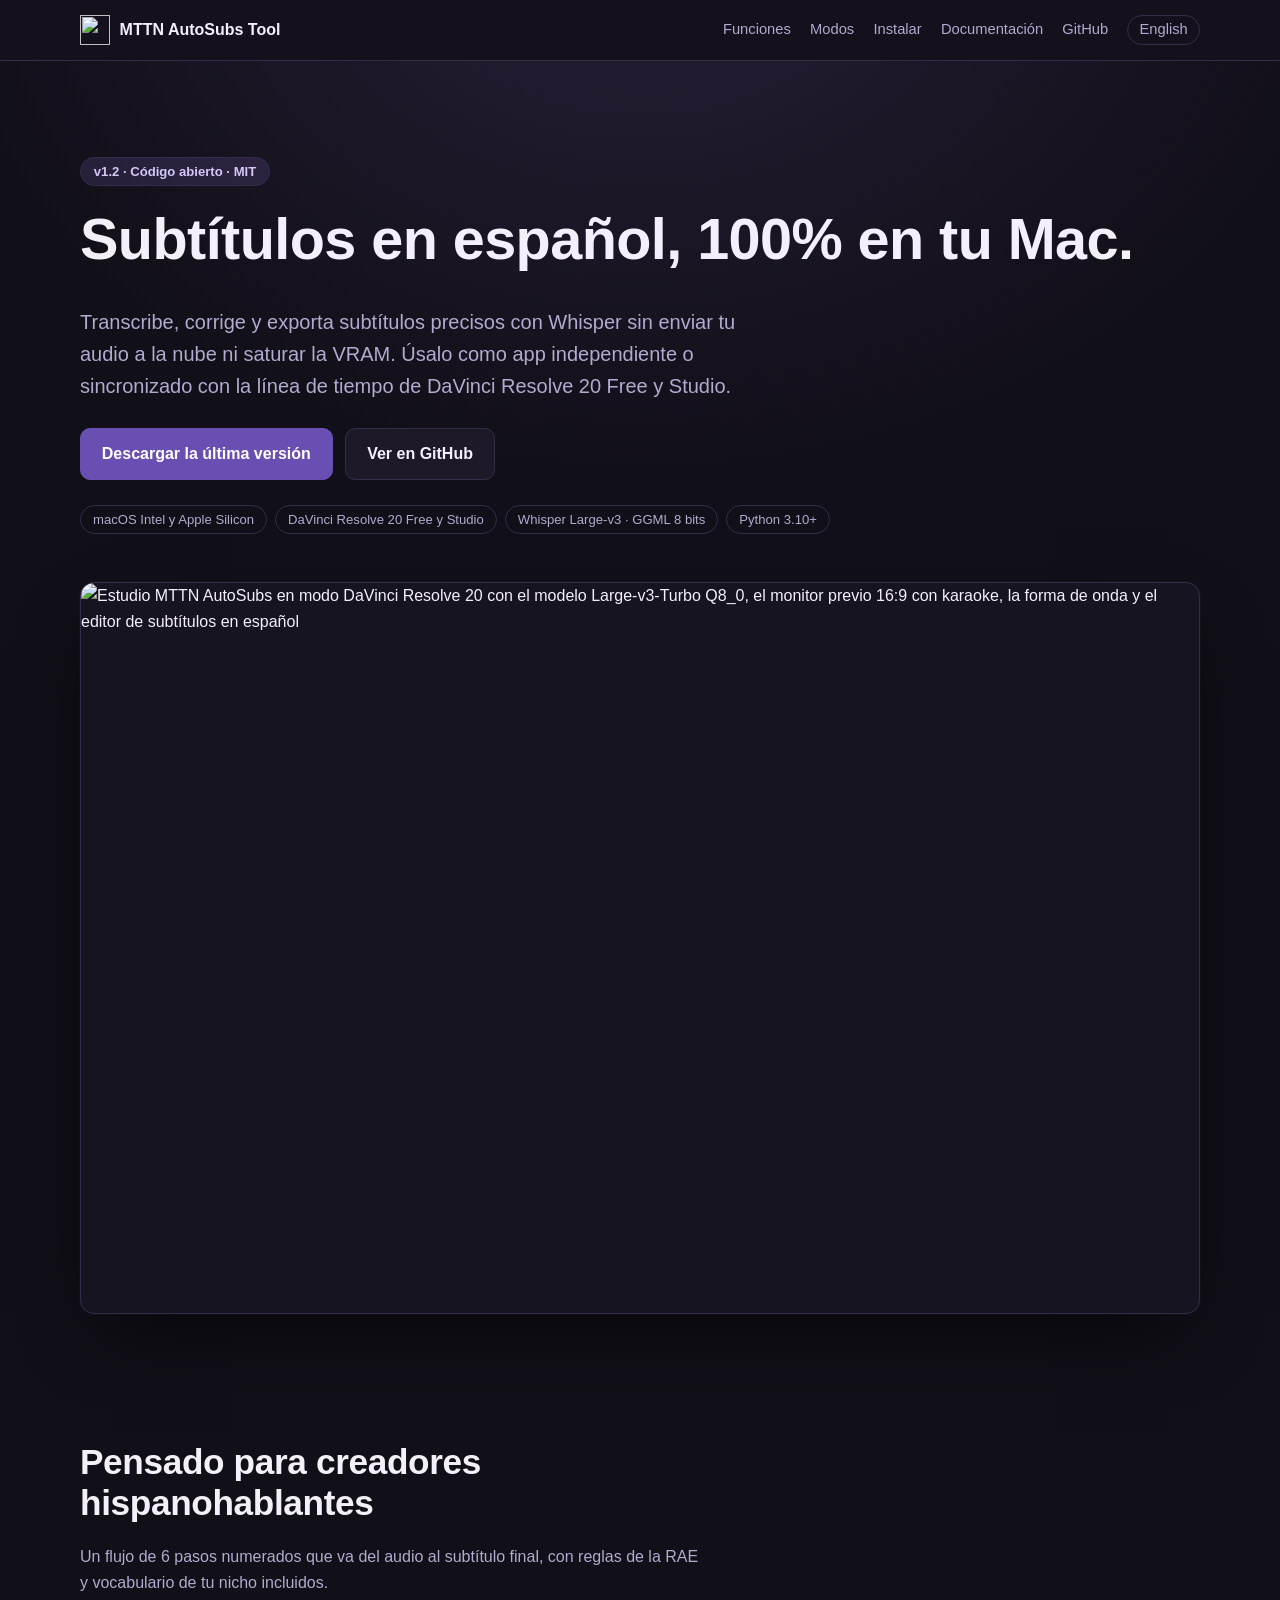
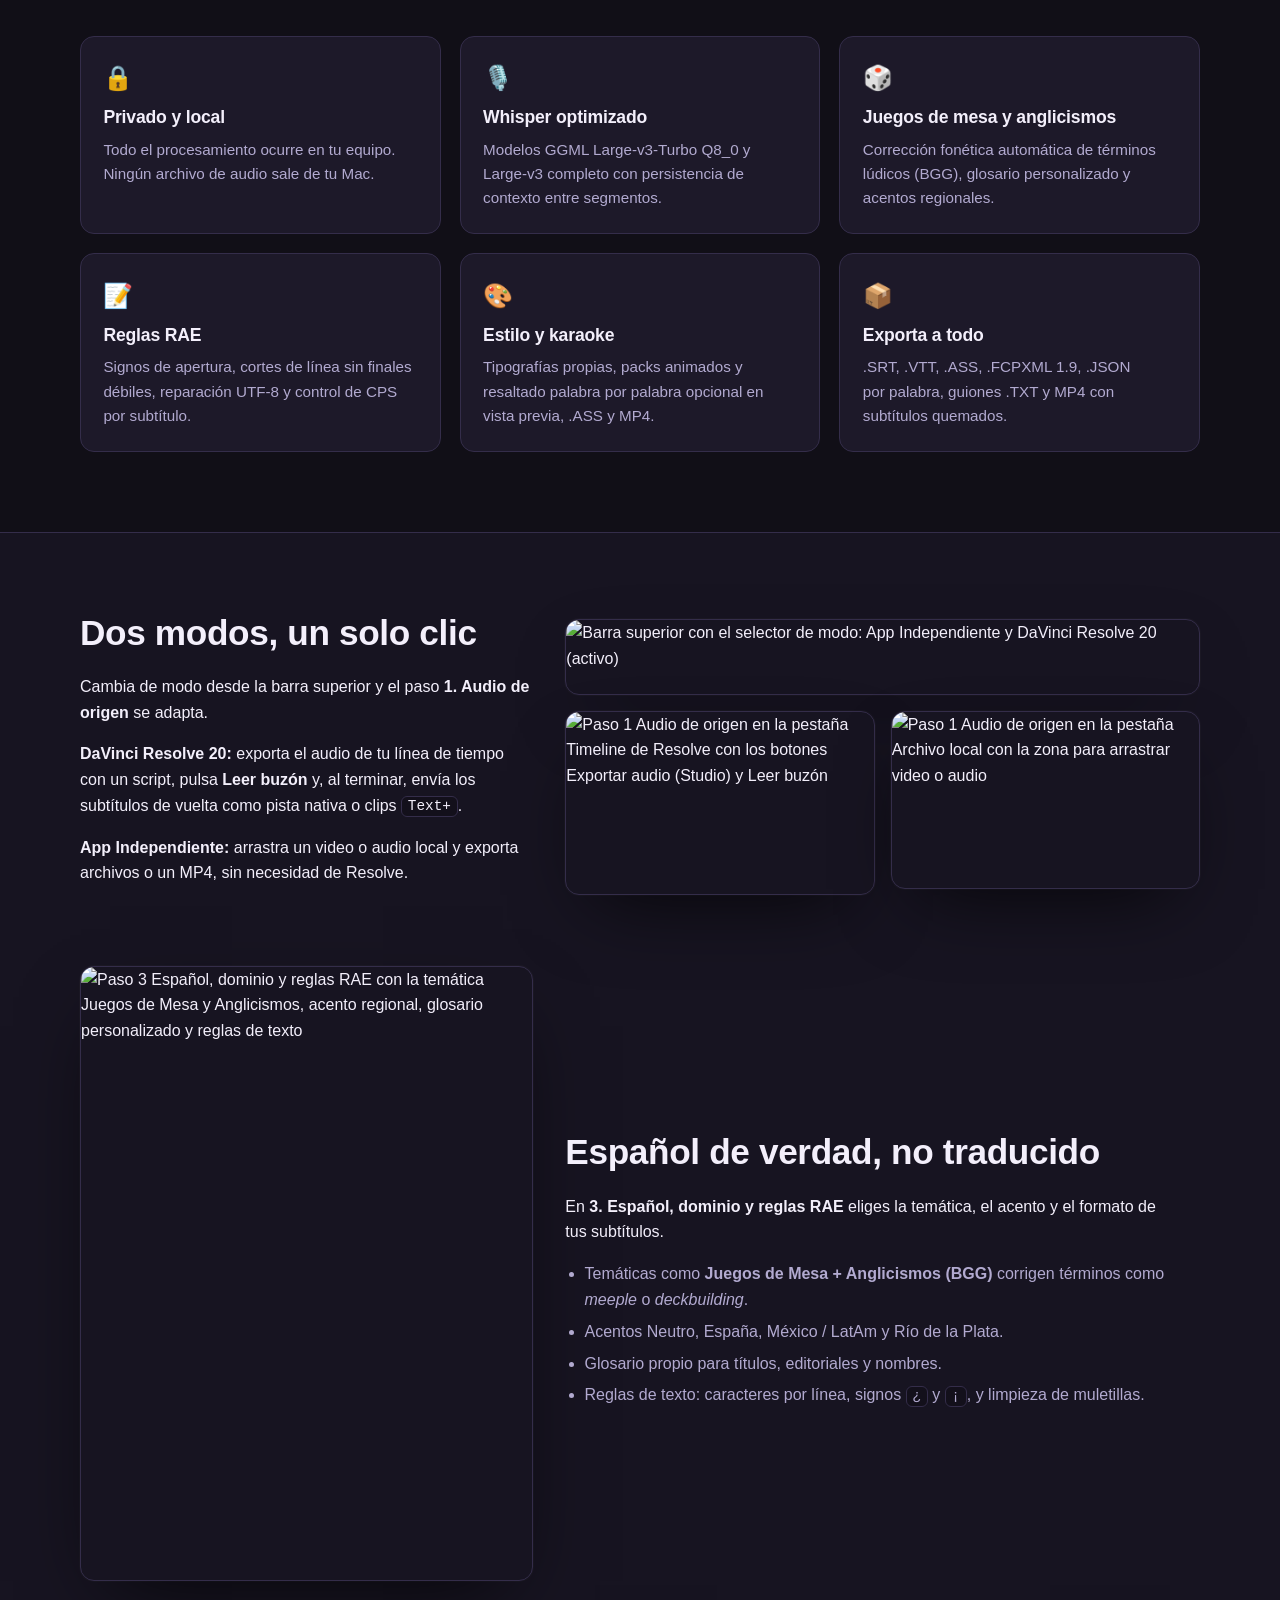
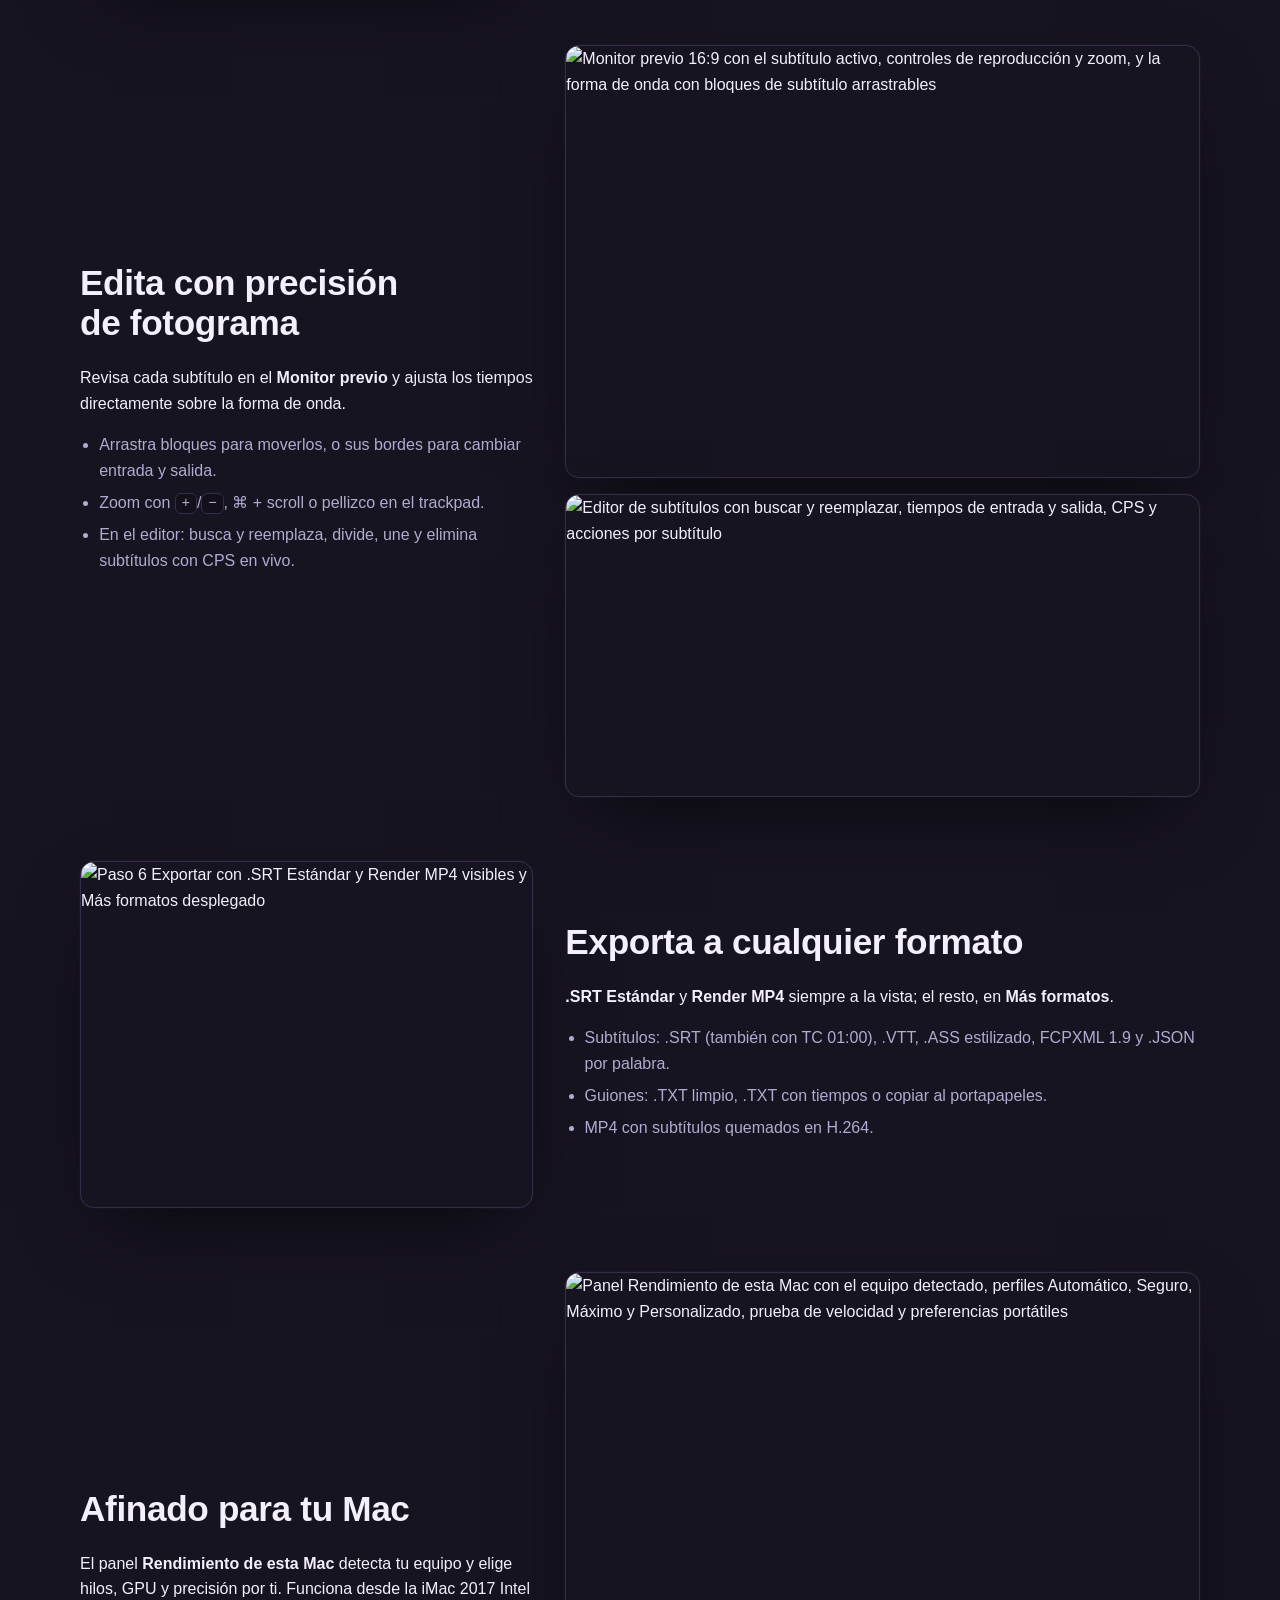
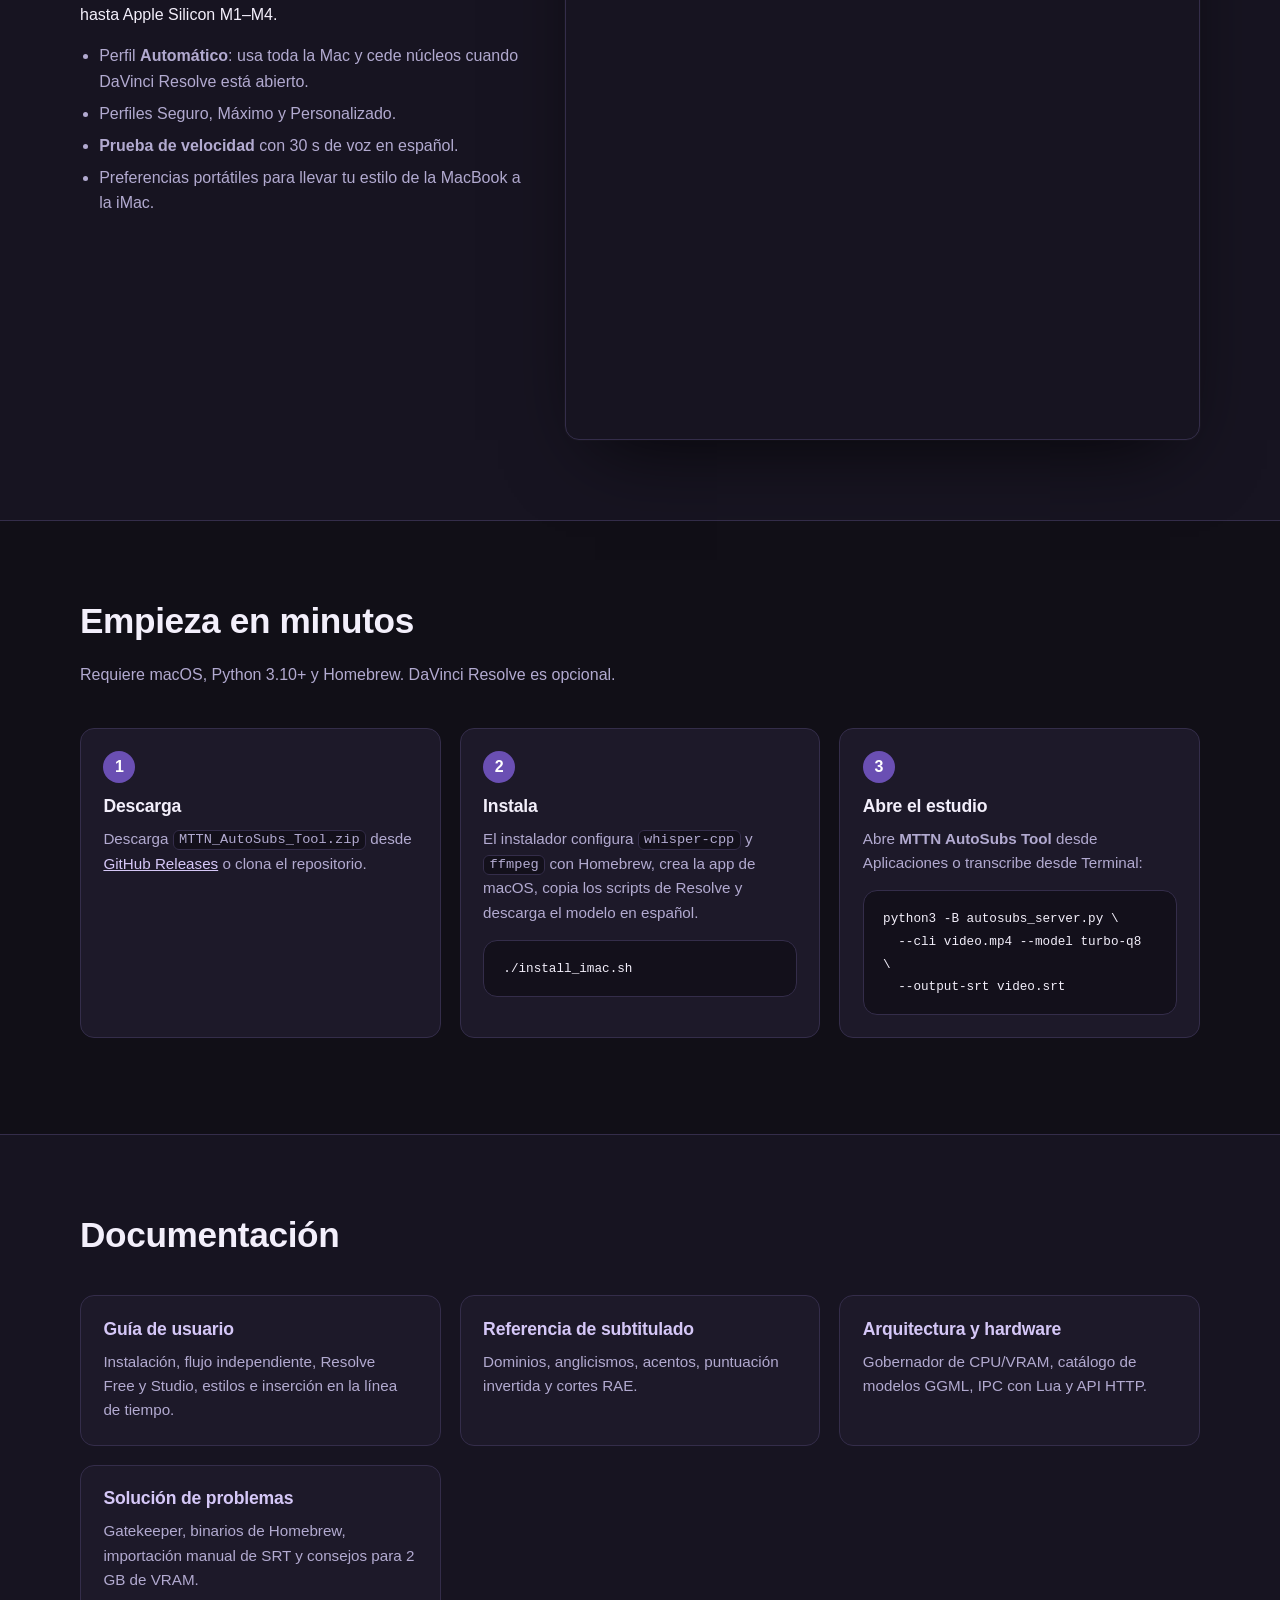
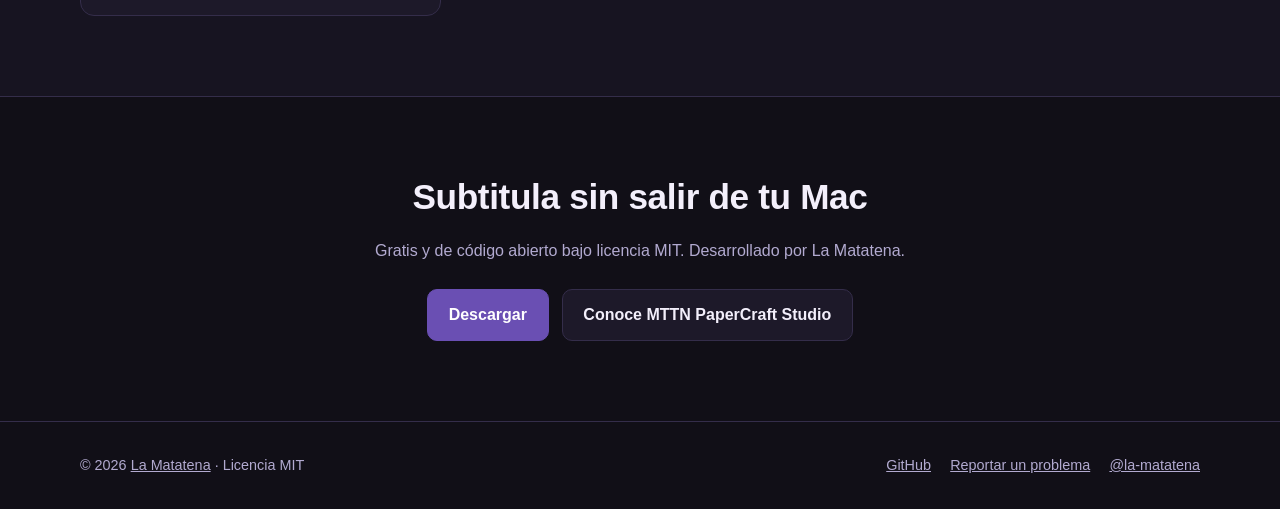
==== site/index.html @ d5cede70 "docs(site): add bilingual GitHub Pages landing page" ====
<!doctype html>
<html lang="es">
<head>
  <meta charset="utf-8">
  <meta name="viewport" content="width=device-width, initial-scale=1">
  <meta name="color-scheme" content="dark">
  <title>MTTN AutoSubs Tool · Subtítulos en español 100% locales para macOS y DaVinci Resolve</title>
  <meta name="description" content="Genera subtítulos precisos en español de forma 100% local en macOS con Whisper, como app independiente o sincronizados con DaVinci Resolve 20 Free y Studio.">
  <meta name="theme-color" content="#15121e">
  <link rel="icon" href="icon.svg" type="image/svg+xml">
  <link rel="alternate" hreflang="es" href="https://la-matatena.github.io/mttn-autosubs-tool/">
  <link rel="alternate" hreflang="en" href="https://la-matatena.github.io/mttn-autosubs-tool/en/">
  <meta property="og:title" content="MTTN AutoSubs Tool">
  <meta property="og:description" content="Subtítulos en español 100% locales para macOS y DaVinci Resolve 20.">
  <meta property="og:image" content="https://la-matatena.github.io/mttn-autosubs-tool/images/autosubs-es-overview.png">
  <meta property="og:type" content="website">
  <link rel="stylesheet" href="styles.css">
</head>
<body>
  <a class="skip" href="#main">Saltar al contenido</a>
  <header class="topbar">
    <div class="wrap">
      <a class="brand" href="./"><img src="icon.svg" alt="" width="30" height="30">MTTN AutoSubs Tool</a>
      <nav class="nav" aria-label="Principal">
        <a href="#funciones">Funciones</a>
        <a href="#modos">Modos</a>
        <a href="#instalar">Instalar</a>
        <a href="#docs">Documentación</a>
        <a href="https://github.com/la-matatena/mttn-autosubs-tool">GitHub</a>
        <a class="lang" href="en/" hreflang="en" lang="en">English</a>
      </nav>
    </div>
  </header>

  <main id="main">
    <section class="hero">
      <div class="wrap">
        <span class="eyebrow">v1.2 · Código abierto · MIT</span>
        <h1>Subtítulos en español, 100% en tu Mac.</h1>
        <p class="lead">Transcribe, corrige y exporta subtítulos precisos con Whisper sin enviar tu audio a la nube ni saturar la VRAM. Úsalo como app independiente o sincronizado con la línea de tiempo de DaVinci Resolve 20 Free y Studio.</p>
        <div class="actions">
          <a class="btn primary" href="https://github.com/la-matatena/mttn-autosubs-tool/releases/latest">Descargar la última versión</a>
          <a class="btn" href="https://github.com/la-matatena/mttn-autosubs-tool">Ver en GitHub</a>
        </div>
        <ul class="chips" aria-label="Compatibilidad">
          <li>macOS Intel y Apple Silicon</li>
          <li>DaVinci Resolve 20 Free y Studio</li>
          <li>Whisper Large-v3 · GGML 8 bits</li>
          <li>Python 3.10+</li>
        </ul>
        <figure class="shot">
          <img src="images/autosubs-es-overview.png" width="1440" height="940" fetchpriority="high"
               alt="Estudio MTTN AutoSubs en modo DaVinci Resolve 20 con el modelo Large-v3-Turbo Q8_0, el monitor previo 16:9 con karaoke, la forma de onda y el editor de subtítulos en español">
        </figure>
      </div>
    </section>

    <section id="funciones">
      <div class="wrap">
        <div class="section-head">
          <h2>Pensado para creadores hispanohablantes</h2>
          <p>Un flujo de 6 pasos numerados que va del audio al subtítulo final, con reglas de la RAE y vocabulario de tu nicho incluidos.</p>
        </div>
        <div class="grid three">
          <article class="card"><span class="icon" aria-hidden="true">🔒</span><h3>Privado y local</h3><p>Todo el procesamiento ocurre en tu equipo. Ningún archivo de audio sale de tu Mac.</p></article>
          <article class="card"><span class="icon" aria-hidden="true">🎙️</span><h3>Whisper optimizado</h3><p>Modelos GGML Large-v3-Turbo Q8_0 y Large-v3 completo con persistencia de contexto entre segmentos.</p></article>
          <article class="card"><span class="icon" aria-hidden="true">🎲</span><h3>Juegos de mesa y anglicismos</h3><p>Corrección fonética automática de términos lúdicos (BGG), glosario personalizado y acentos regionales.</p></article>
          <article class="card"><span class="icon" aria-hidden="true">📝</span><h3>Reglas RAE</h3><p>Signos de apertura, cortes de línea sin finales débiles, reparación UTF-8 y control de CPS por subtítulo.</p></article>
          <article class="card"><span class="icon" aria-hidden="true">🎨</span><h3>Estilo y karaoke</h3><p>Tipografías propias, packs animados y resaltado palabra por palabra opcional en vista previa, .ASS y MP4.</p></article>
          <article class="card"><span class="icon" aria-hidden="true">📦</span><h3>Exporta a todo</h3><p>.SRT, .VTT, .ASS, .FCPXML 1.9, .JSON por palabra, guiones .TXT y MP4 con subtítulos quemados.</p></article>
        </div>
      </div>
    </section>

    <section id="modos" class="alt">
      <div class="wrap">
        <div class="feature">
          <div>
            <h2>Dos modos, un solo clic</h2>
            <p>Cambia de modo desde la barra superior y el paso <strong>1. Audio de origen</strong> se adapta.</p>
            <p><strong>DaVinci Resolve 20:</strong> exporta el audio de tu línea de tiempo con un script, pulsa <strong>Leer buzón</strong> y, al terminar, envía los subtítulos de vuelta como pista nativa o clips <code>Text+</code>.</p>
            <p><strong>App Independiente:</strong> arrastra un video o audio local y exporta archivos o un MP4, sin necesidad de Resolve.</p>
          </div>
          <div class="stack">
            <figure class="shot"><img src="images/autosubs-es-mode-switch.png" width="999" height="116" loading="lazy" alt="Barra superior con el selector de modo: App Independiente y DaVinci Resolve 20 (activo)"></figure>
            <div class="pair">
              <figure class="shot"><img src="images/autosubs-es-step1-resolve.png" width="696" height="414" loading="lazy" alt="Paso 1 Audio de origen en la pestaña Timeline de Resolve con los botones Exportar audio (Studio) y Leer buzón"></figure>
              <figure class="shot"><img src="images/autosubs-es-step1-local.png" width="696" height="400" loading="lazy" alt="Paso 1 Audio de origen en la pestaña Archivo local con la zona para arrastrar video o audio"></figure>
            </div>
          </div>
        </div>
        <div class="feature flip">
          <div>
            <h2>Español de verdad, no traducido</h2>
            <p>En <strong>3. Español, dominio y reglas RAE</strong> eliges la temática, el acento y el formato de tus subtítulos.</p>
            <ul>
              <li>Temáticas como <strong>Juegos de Mesa + Anglicismos (BGG)</strong> corrigen términos como <em>meeple</em> o <em>deckbuilding</em>.</li>
              <li>Acentos Neutro, España, México / LatAm y Río de la Plata.</li>
              <li>Glosario propio para títulos, editoriales y nombres.</li>
              <li>Reglas de texto: caracteres por línea, signos <code>¿</code> y <code>¡</code>, y limpieza de muletillas.</li>
            </ul>
          </div>
          <figure class="shot narrow"><img src="images/autosubs-es-step3-spanish.png" width="696" height="946" loading="lazy" alt="Paso 3 Español, dominio y reglas RAE con la temática Juegos de Mesa y Anglicismos, acento regional, glosario personalizado y reglas de texto"></figure>
        </div>
        <div class="feature">
          <div>
            <h2>Edita con precisión de fotograma</h2>
            <p>Revisa cada subtítulo en el <strong>Monitor previo</strong> y ajusta los tiempos directamente sobre la forma de onda.</p>
            <ul>
              <li>Arrastra bloques para moverlos, o sus bordes para cambiar entrada y salida.</li>
              <li>Zoom con <code>+</code>/<code>−</code>, ⌘ + scroll o pellizco en el trackpad.</li>
              <li>En el editor: busca y reemplaza, divide, une y elimina subtítulos con CPS en vivo.</li>
            </ul>
          </div>
          <div class="stack">
            <figure class="shot"><img src="images/autosubs-es-monitor-waveform.png" width="1564" height="1066" loading="lazy" alt="Monitor previo 16:9 con el subtítulo activo, controles de reproducción y zoom, y la forma de onda con bloques de subtítulo arrastrables"></figure>
            <figure class="shot"><img src="images/autosubs-es-cue-editor.png" width="1564" height="744" loading="lazy" alt="Editor de subtítulos con buscar y reemplazar, tiempos de entrada y salida, CPS y acciones por subtítulo"></figure>
          </div>
        </div>
        <div class="feature flip">
          <div>
            <h2>Exporta a cualquier formato</h2>
            <p><strong>.SRT Estándar</strong> y <strong>Render MP4</strong> siempre a la vista; el resto, en <strong>Más formatos</strong>.</p>
            <ul>
              <li>Subtítulos: .SRT (también con TC 01:00), .VTT, .ASS estilizado, FCPXML 1.9 y .JSON por palabra.</li>
              <li>Guiones: .TXT limpio, .TXT con tiempos o copiar al portapapeles.</li>
              <li>MP4 con subtítulos quemados en H.264.</li>
            </ul>
          </div>
          <figure class="shot narrow"><img src="images/autosubs-es-step6-export.png" width="676" height="516" loading="lazy" alt="Paso 6 Exportar con .SRT Estándar y Render MP4 visibles y Más formatos desplegado"></figure>
        </div>
        <div class="feature">
          <div>
            <h2>Afinado para tu Mac</h2>
            <p>El panel <strong>Rendimiento de esta Mac</strong> detecta tu equipo y elige hilos, GPU y precisión por ti. Funciona desde la iMac 2017 Intel hasta Apple Silicon M1–M4.</p>
            <ul>
              <li>Perfil <strong>Automático</strong>: usa toda la Mac y cede núcleos cuando DaVinci Resolve está abierto.</li>
              <li>Perfiles Seguro, Máximo y Personalizado.</li>
              <li><strong>Prueba de velocidad</strong> con 30 s de voz en español.</li>
              <li>Preferencias portátiles para llevar tu estilo de la MacBook a la iMac.</li>
            </ul>
          </div>
          <figure class="shot"><img src="images/autosubs-es-machine-panel.png" width="1280" height="1549" loading="lazy" alt="Panel Rendimiento de esta Mac con el equipo detectado, perfiles Automático, Seguro, Máximo y Personalizado, prueba de velocidad y preferencias portátiles"></figure>
        </div>
      </div>
    </section>
    <section id="instalar">
      <div class="wrap">
        <div class="section-head">
          <h2>Empieza en minutos</h2>
          <p>Requiere macOS, Python 3.10+ y Homebrew. DaVinci Resolve es opcional.</p>
        </div>
        <ol class="steps">
          <li>
            <h3>Descarga</h3>
            <p>Descarga <code>MTTN_AutoSubs_Tool.zip</code> desde <a href="https://github.com/la-matatena/mttn-autosubs-tool/releases/latest">GitHub Releases</a> o clona el repositorio.</p>
          </li>
          <li>
            <h3>Instala</h3>
            <p>El instalador configura <code>whisper-cpp</code> y <code>ffmpeg</code> con Homebrew, crea la app de macOS, copia los scripts de Resolve y descarga el modelo en español.</p>
            <pre><code>./install_imac.sh</code></pre>
          </li>
          <li>
            <h3>Abre el estudio</h3>
            <p>Abre <strong>MTTN AutoSubs Tool</strong> desde Aplicaciones o transcribe desde Terminal:</p>
            <pre><code>python3 -B autosubs_server.py \
  --cli video.mp4 --model turbo-q8 \
  --output-srt video.srt</code></pre>
          </li>
        </ol>
      </div>
    </section>

    <section id="docs" class="alt">
      <div class="wrap">
        <div class="section-head"><h2>Documentación</h2></div>
        <div class="grid three">
          <a class="card" href="https://github.com/la-matatena/mttn-autosubs-tool/blob/main/docs/user-guide.md"><h3>Guía de usuario</h3><p>Instalación, flujo independiente, Resolve Free y Studio, estilos e inserción en la línea de tiempo.</p></a>
          <a class="card" href="https://github.com/la-matatena/mttn-autosubs-tool/blob/main/docs/spanish-subtitling-reference.md"><h3>Referencia de subtitulado</h3><p>Dominios, anglicismos, acentos, puntuación invertida y cortes RAE.</p></a>
          <a class="card" href="https://github.com/la-matatena/mttn-autosubs-tool/blob/main/docs/imac-2017-architecture.md"><h3>Arquitectura y hardware</h3><p>Gobernador de CPU/VRAM, catálogo de modelos GGML, IPC con Lua y API HTTP.</p></a>
          <a class="card" href="https://github.com/la-matatena/mttn-autosubs-tool/blob/main/docs/troubleshooting.md"><h3>Solución de problemas</h3><p>Gatekeeper, binarios de Homebrew, importación manual de SRT y consejos para 2 GB de VRAM.</p></a>
        </div>
      </div>
    </section>

    <section class="cta">
      <div class="wrap">
        <h2>Subtitula sin salir de tu Mac</h2>
        <p>Gratis y de código abierto bajo licencia MIT. Desarrollado por La Matatena.</p>
        <div class="actions">
          <a class="btn primary" href="https://github.com/la-matatena/mttn-autosubs-tool/releases/latest">Descargar</a>
          <a class="btn" href="https://la-matatena.github.io/mttn-papercraft-studio/">Conoce MTTN PaperCraft Studio</a>
        </div>
      </div>
    </section>
  </main>

  <footer>
    <div class="wrap">
      <span>© 2026 <a href="https://la-matatena.com">La Matatena</a> · Licencia MIT</span>
      <nav aria-label="Pie de página">
        <a href="https://github.com/la-matatena/mttn-autosubs-tool">GitHub</a>
        <a href="https://github.com/la-matatena/mttn-autosubs-tool/issues">Reportar un problema</a>
        <a href="https://github.com/la-matatena">@la-matatena</a>
      </nav>
    </div>
  </footer>
</body>
</html>
---- site/styles.css ----
/* La Matatena landing page styles. Tokens come from la-matatena/.github/assets/brand-palette.json. */
:root {
  color-scheme: dark;
  --purple: #8367c7;
  --purple-deep: #6a4fb3;
  --purple-hover: #583da0;
  --purple-control: #9f85e3;
  --purple-tint: #d5c7f7;
  --purple-soft: rgba(131, 103, 199, 0.18);
  --bg: #110f17;
  --topbar: #15121e;
  --panel: #171421;
  --card: #1d1929;
  --inset: #13101b;
  --border: #342d4a;
  --text: #f3effb;
  --muted: #b2aad0;
  --ok: #2ecc71;
  --font-heading: "Montserrat", -apple-system, BlinkMacSystemFont, "SF Pro Display", "Helvetica Neue", Arial, sans-serif;
  --font-body: -apple-system, BlinkMacSystemFont, "SF Pro Text", "Helvetica Neue", Arial, sans-serif;
  --font-mono: ui-monospace, SFMono-Regular, Menlo, Monaco, Consolas, monospace;
  --radius: 14px;
  --max: 1120px;
  accent-color: var(--purple);
}

*, *::before, *::after { box-sizing: border-box; }

html { scroll-behavior: smooth; }
@media (prefers-reduced-motion: reduce) { html { scroll-behavior: auto; } }

body {
  margin: 0;
  background: var(--bg);
  color: var(--text);
  font: 1rem/1.6 var(--font-body);
  -webkit-font-smoothing: antialiased;
}

img { max-width: 100%; height: auto; display: block; }
figure { margin: 0; }
a { color: var(--purple-tint); }
a:hover { color: #fff; }
:focus-visible { outline: 2px solid var(--purple-control); outline-offset: 3px; border-radius: 6px; }
::selection { background: var(--purple); color: #fff; }

h1, h2, h3 { font-family: var(--font-heading); line-height: 1.15; letter-spacing: -0.01em; margin: 0 0 0.6em; text-wrap: balance; }
h1 { font-size: clamp(2.2rem, 5vw, 3.6rem); font-weight: 800; }
h2 { font-size: clamp(1.6rem, 3vw, 2.2rem); font-weight: 700; }
h3 { font-size: 1.1rem; font-weight: 700; }
p { margin: 0 0 1em; text-wrap: pretty; }
code { font-family: var(--font-mono); font-size: 0.9em; background: var(--inset); border: 1px solid var(--border); border-radius: 6px; padding: 0.1em 0.4em; }
pre { font-family: var(--font-mono); font-size: 0.88rem; background: var(--inset); border: 1px solid var(--border); border-radius: var(--radius); padding: 1rem 1.2rem; overflow-x: auto; margin: 0; }
pre code { background: none; border: 0; padding: 0; }

.wrap { width: min(100% - 2.5rem, var(--max)); margin-inline: auto; }

.skip { position: absolute; left: -999px; top: 0; }
.skip:focus { left: 1rem; top: 1rem; z-index: 10; background: var(--purple); color: #fff; padding: 0.5rem 1rem; border-radius: 8px; }

/* Top bar */
.topbar { position: sticky; top: 0; z-index: 5; background: color-mix(in srgb, var(--topbar) 88%, transparent); backdrop-filter: blur(10px); border-bottom: 1px solid var(--border); }
.topbar .wrap { display: flex; align-items: center; gap: 1.5rem; min-height: 60px; }
.brand { display: flex; align-items: center; gap: 0.6rem; color: var(--text); text-decoration: none; font-family: var(--font-heading); font-weight: 700; }
.brand img { width: 30px; height: 30px; }
.nav { display: flex; gap: 1.2rem; margin-left: auto; align-items: center; flex-wrap: wrap; }
.nav a { color: var(--muted); text-decoration: none; font-size: 0.92rem; }
.nav a:hover { color: var(--text); }
.nav .lang { border: 1px solid var(--border); border-radius: 999px; padding: 0.15rem 0.7rem; }
@media (max-width: 720px) { .nav a:not(.lang) { display: none; } }

/* Buttons */
.btn { display: inline-flex; align-items: center; gap: 0.5rem; padding: 0.75rem 1.3rem; border-radius: 10px; font-weight: 600; text-decoration: none; border: 1px solid var(--border); color: var(--text); background: var(--card); transition: background 0.15s, border-color 0.15s; }
.btn:hover { color: var(--text); border-color: var(--purple-control); }
.btn.primary { background: var(--purple-deep); border-color: var(--purple-deep); color: #fff; }
.btn.primary:hover { background: var(--purple-hover); }
.actions { display: flex; flex-wrap: wrap; gap: 0.8rem; margin-top: 1.6rem; }

/* Hero */
.hero { padding: clamp(3rem, 8vw, 6rem) 0 3rem; background: radial-gradient(ellipse 80% 60% at 50% -10%, var(--purple-soft), transparent 70%); }
.hero-grid { display: grid; gap: 3rem; align-items: center; }
@media (min-width: 900px) { .hero-grid.split { grid-template-columns: 1fr 1fr; } }
.eyebrow { display: inline-block; color: var(--purple-tint); background: var(--purple-soft); border: 1px solid var(--border); border-radius: 999px; padding: 0.2rem 0.8rem; font-size: 0.82rem; font-weight: 600; margin-bottom: 1.2rem; }
.lead { font-size: clamp(1.05rem, 1.8vw, 1.25rem); color: var(--muted); max-width: 60ch; }
.chips { display: flex; flex-wrap: wrap; gap: 0.5rem; margin-top: 1.6rem; padding: 0; list-style: none; }
.chips li { font-size: 0.82rem; color: var(--muted); border: 1px solid var(--border); border-radius: 999px; padding: 0.2rem 0.75rem; }
.shot { border: 1px solid var(--border); border-radius: var(--radius); overflow: hidden; background: var(--panel); box-shadow: 0 30px 80px -30px rgba(0, 0, 0, 0.8), 0 0 0 1px rgba(255, 255, 255, 0.02); }
.hero .shot { margin-top: 3rem; }

/* Sections */
section { padding: clamp(3rem, 7vw, 5rem) 0; }
section.alt { background: var(--panel); border-block: 1px solid var(--border); }
.section-head { max-width: 70ch; margin-bottom: 2.5rem; }
.section-head p { color: var(--muted); }

.grid { display: grid; gap: 1.2rem; grid-template-columns: repeat(auto-fill, minmax(min(100%, 260px), 1fr)); }
@media (min-width: 900px) { .grid.three, .sfx { grid-template-columns: repeat(3, 1fr); } }
a.card { text-decoration: none; color: inherit; transition: border-color 0.15s; }
a.card:hover { border-color: var(--purple-control); }
a.card h3 { color: var(--purple-tint); }
.card { background: var(--card); border: 1px solid var(--border); border-radius: var(--radius); padding: 1.4rem; }
.card p { color: var(--muted); margin: 0; font-size: 0.95rem; }
.card .icon { font-size: 1.5rem; margin-bottom: 0.6rem; display: block; }

.feature { display: grid; gap: 2rem; align-items: center; margin-bottom: 4rem; }
.feature:last-child { margin-bottom: 0; }
@media (min-width: 900px) {
  .feature { grid-template-columns: 5fr 7fr; }
  .feature.flip > :first-child { order: 2; }
}
.feature ul { color: var(--muted); padding-left: 1.2rem; margin: 0; }
.feature li { margin-bottom: 0.4rem; }
.stack { display: grid; gap: 1rem; }
.pair { display: grid; gap: 1rem; grid-template-columns: 1fr 1fr; align-items: start; }
@media (max-width: 600px) { .pair { grid-template-columns: 1fr; } }
.shot.narrow { max-width: 460px; justify-self: center; width: 100%; }

.steps { counter-reset: step; display: grid; gap: 1.2rem; grid-template-columns: repeat(auto-fit, minmax(min(100%, 300px), 1fr)); padding: 0; list-style: none; }
.steps > li { counter-increment: step; background: var(--card); border: 1px solid var(--border); border-radius: var(--radius); padding: 1.4rem; }
.steps > li::before { content: counter(step); display: inline-grid; place-items: center; width: 2rem; height: 2rem; border-radius: 50%; background: var(--purple-deep); color: #fff; font-weight: 700; margin-bottom: 0.8rem; }
.steps p { color: var(--muted); font-size: 0.95rem; }
.steps pre { margin-top: 0.8rem; white-space: pre-wrap; overflow-wrap: anywhere; }

table { width: 100%; border-collapse: collapse; font-size: 0.95rem; }
th, td { text-align: left; padding: 0.75rem 1rem; border-bottom: 1px solid var(--border); vertical-align: top; }
th { color: var(--purple-tint); font-family: var(--font-heading); font-size: 0.85rem; text-transform: uppercase; letter-spacing: 0.04em; }
td { color: var(--muted); }
td strong { color: var(--text); }
.table-scroll { overflow-x: auto; border: 1px solid var(--border); border-radius: var(--radius); background: var(--card); }

.cta { text-align: center; }
.cta .actions { justify-content: center; }
.cta p { color: var(--muted); max-width: 60ch; margin-inline: auto; }

footer { border-top: 1px solid var(--border); padding: 2rem 0; color: var(--muted); font-size: 0.9rem; }
footer .wrap { display: flex; flex-wrap: wrap; gap: 1rem 2rem; justify-content: space-between; align-items: center; }
footer nav { display: flex; gap: 1.2rem; flex-wrap: wrap; }
footer a { color: var(--muted); }
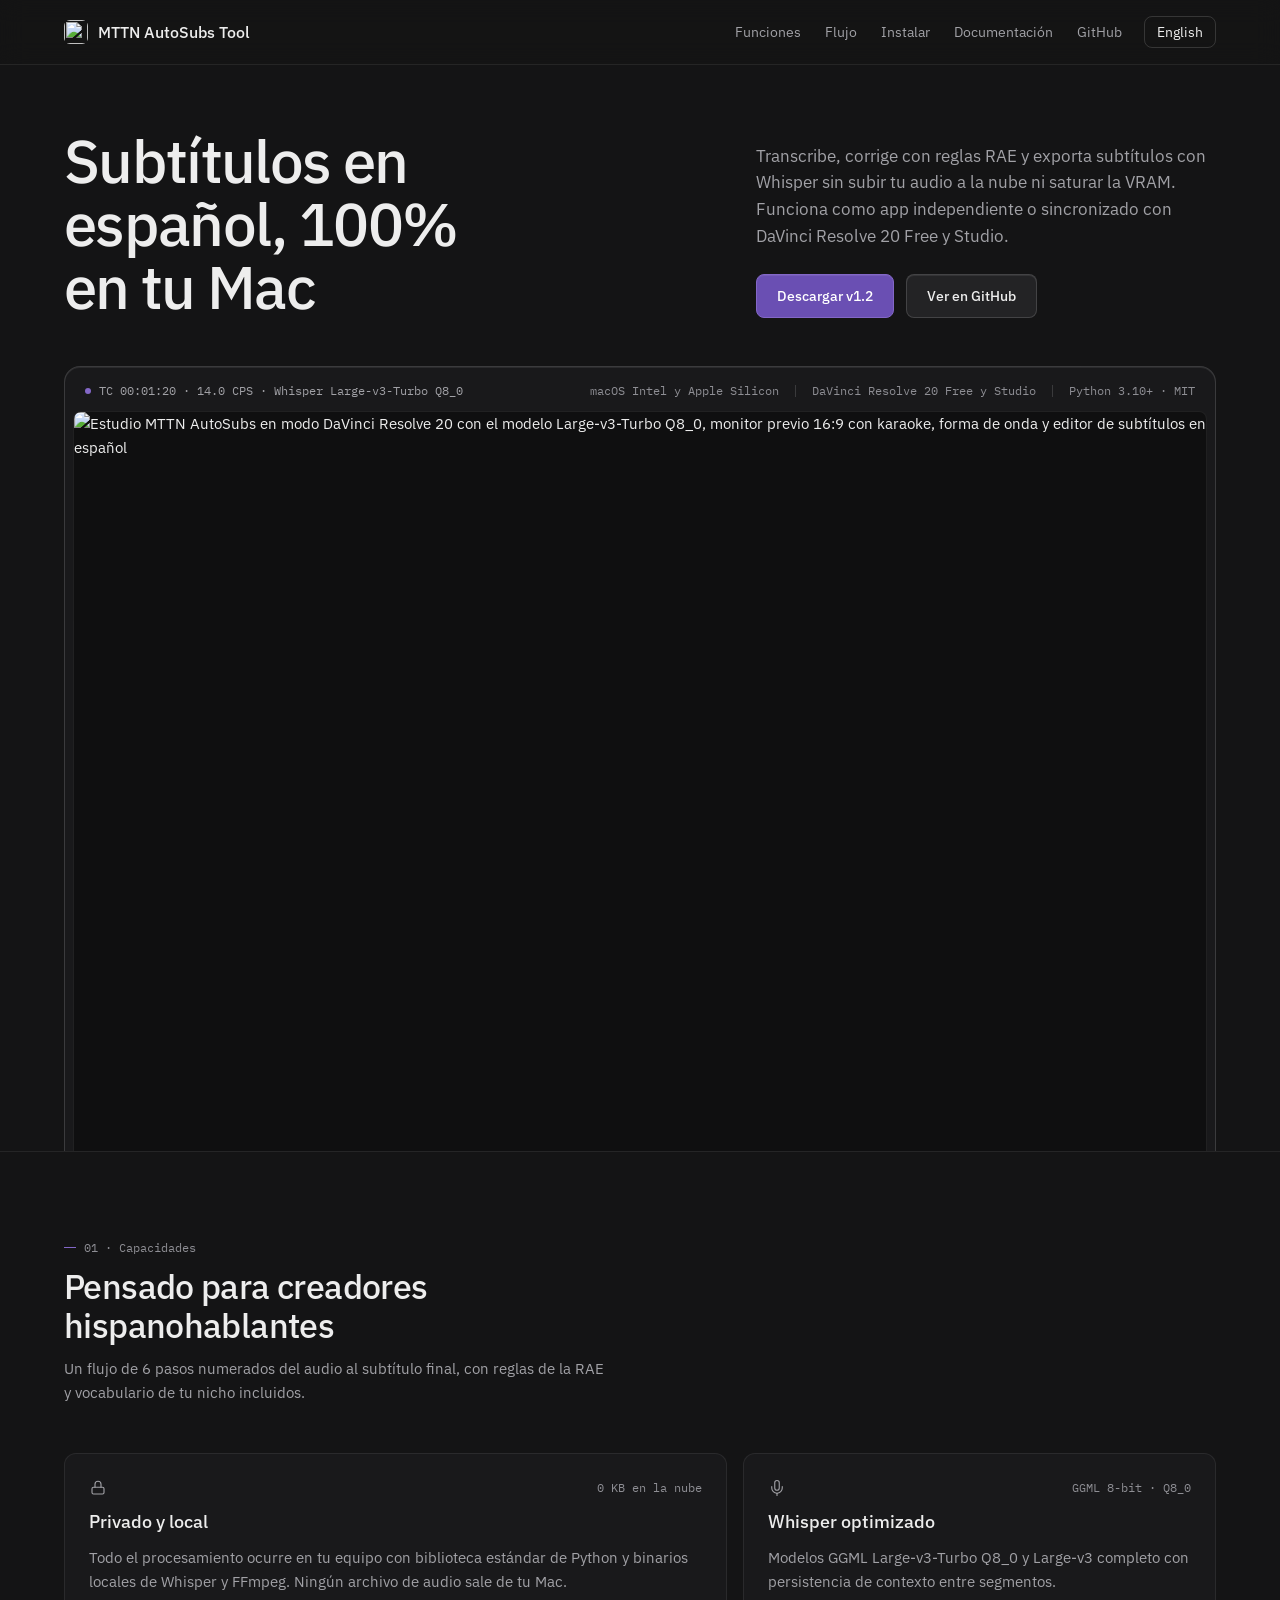
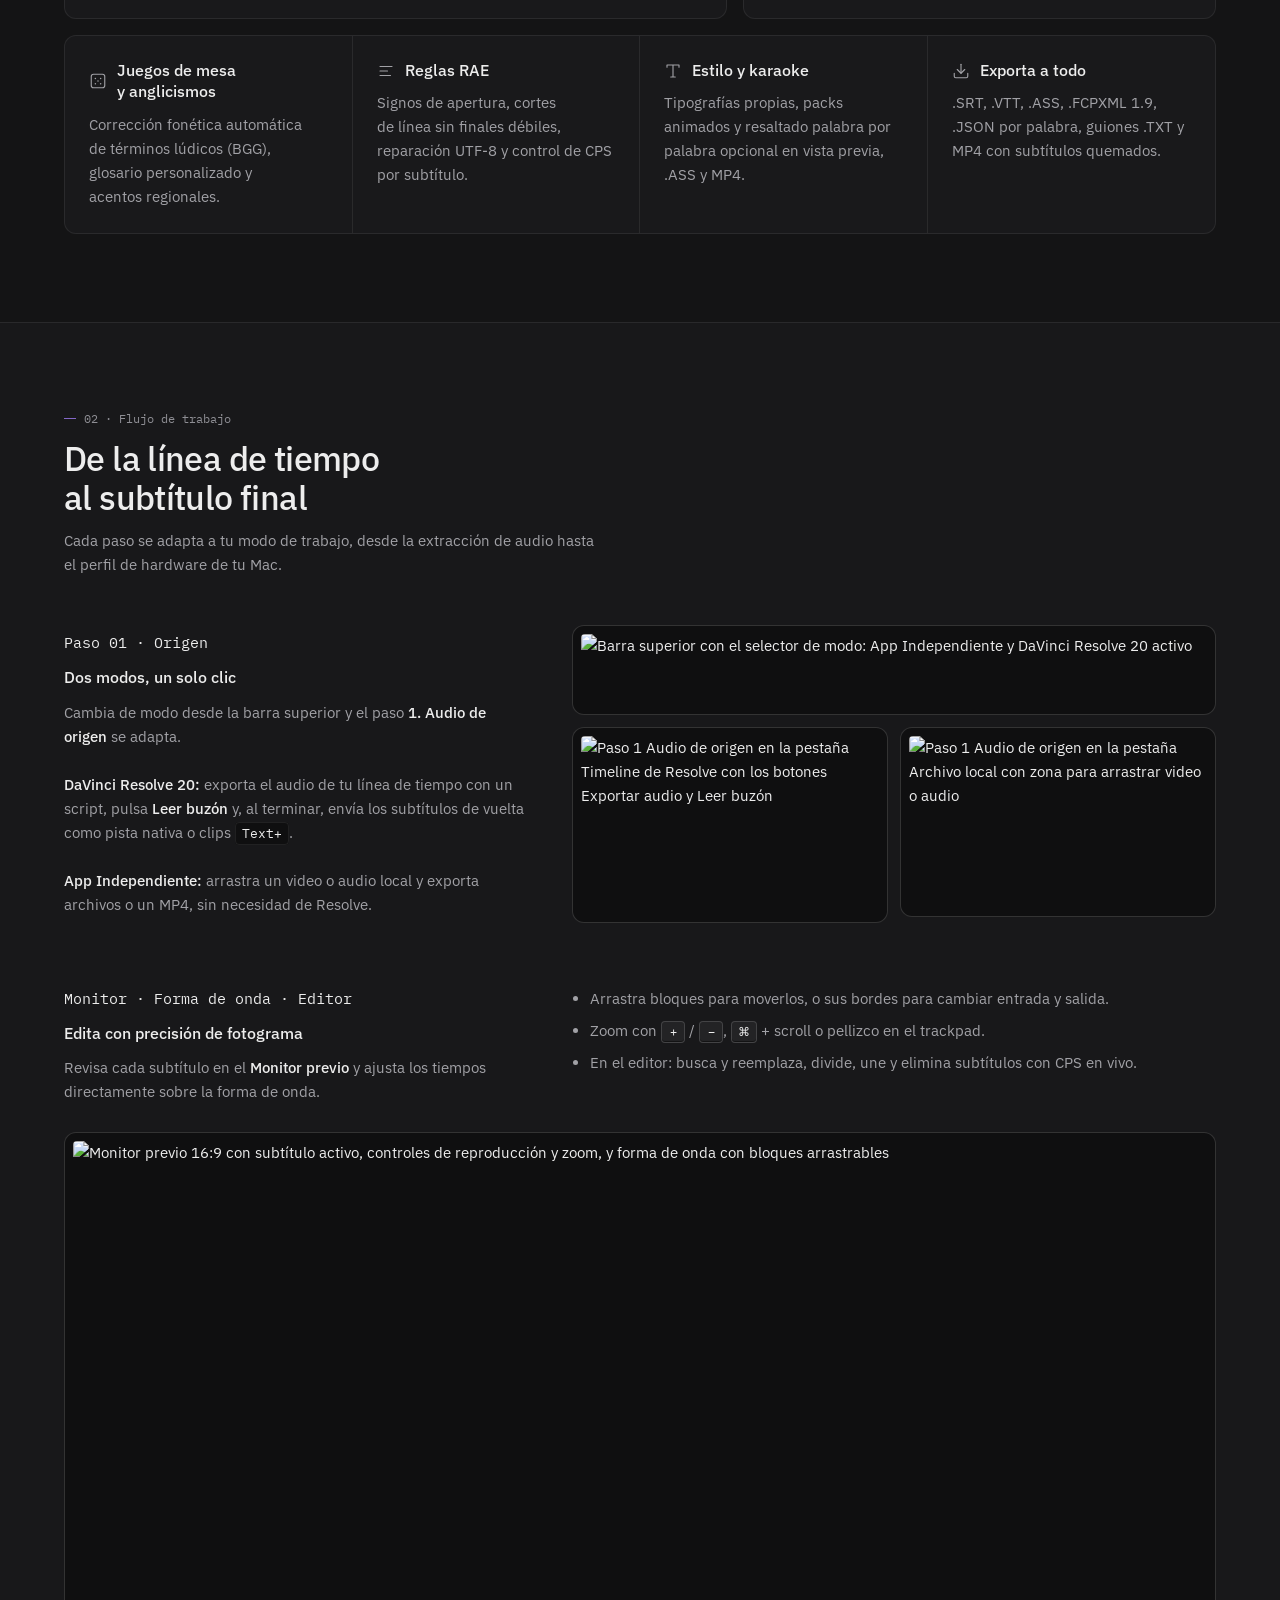
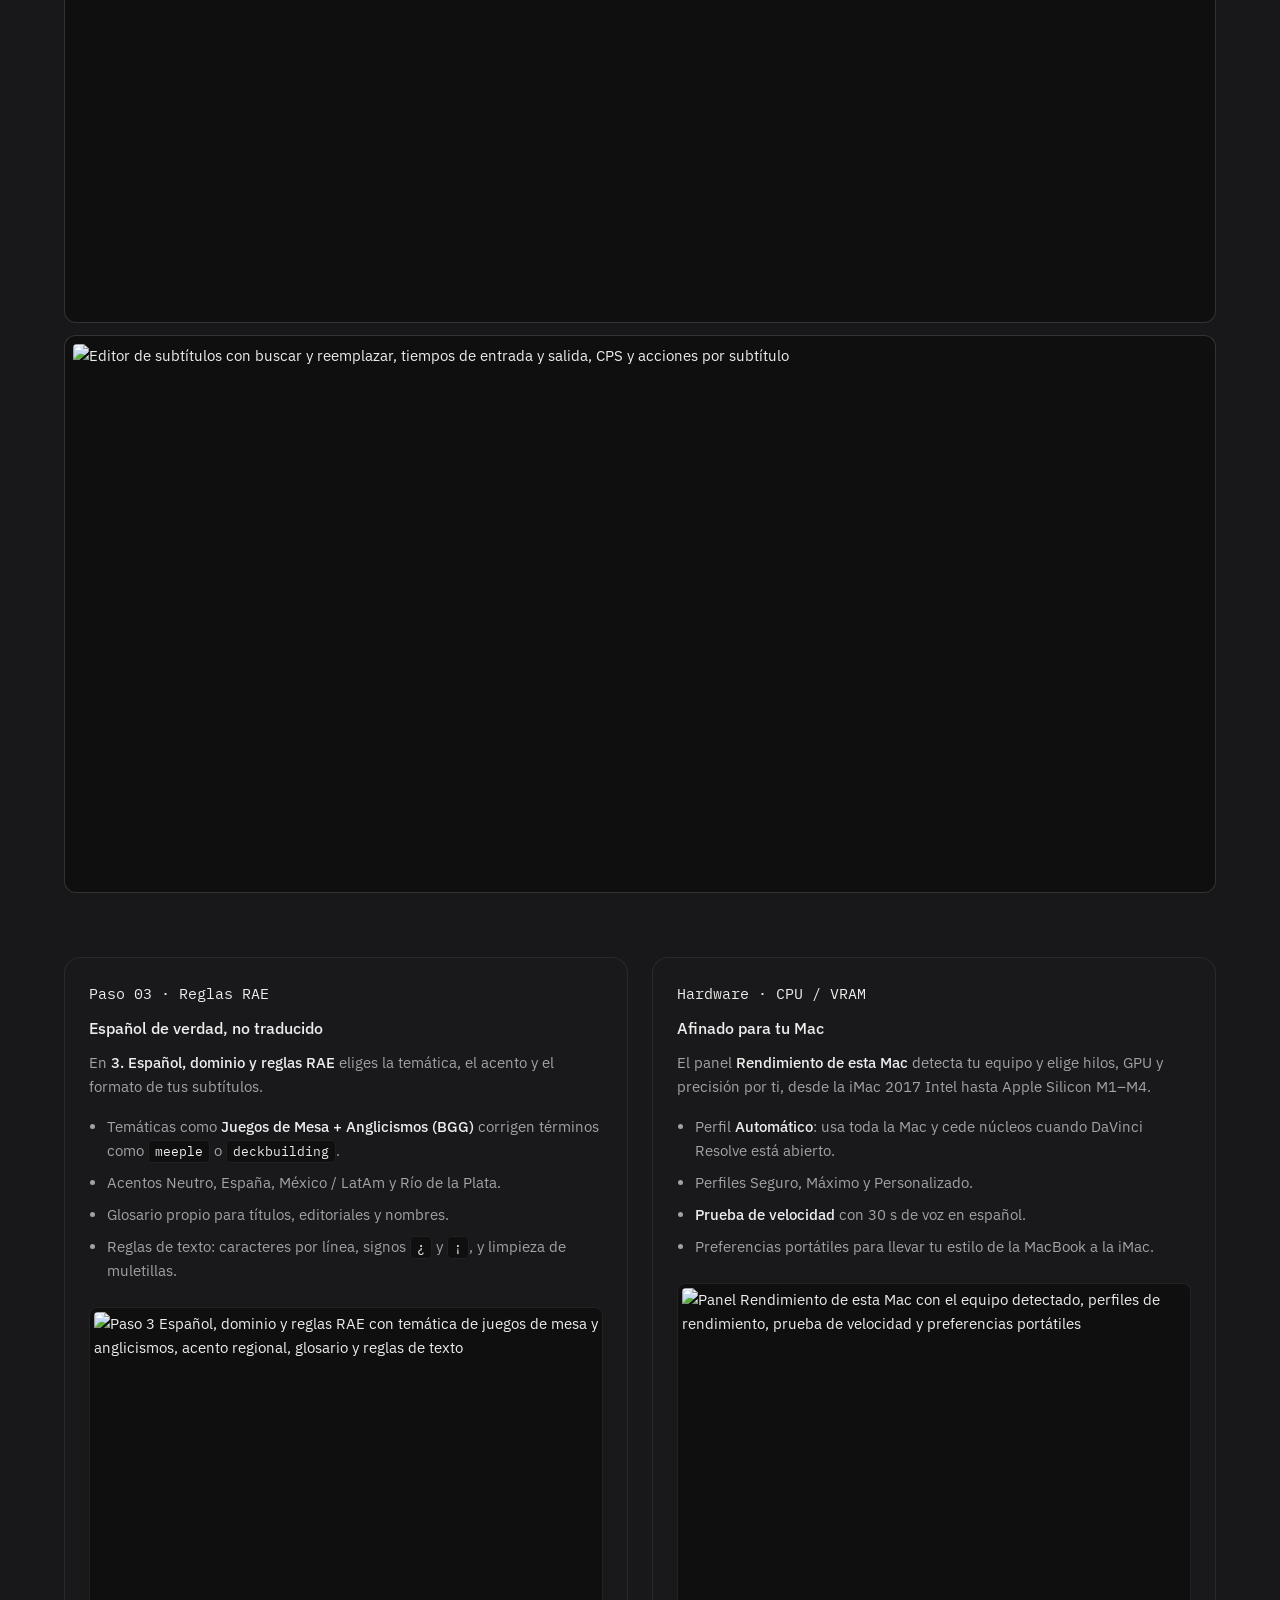
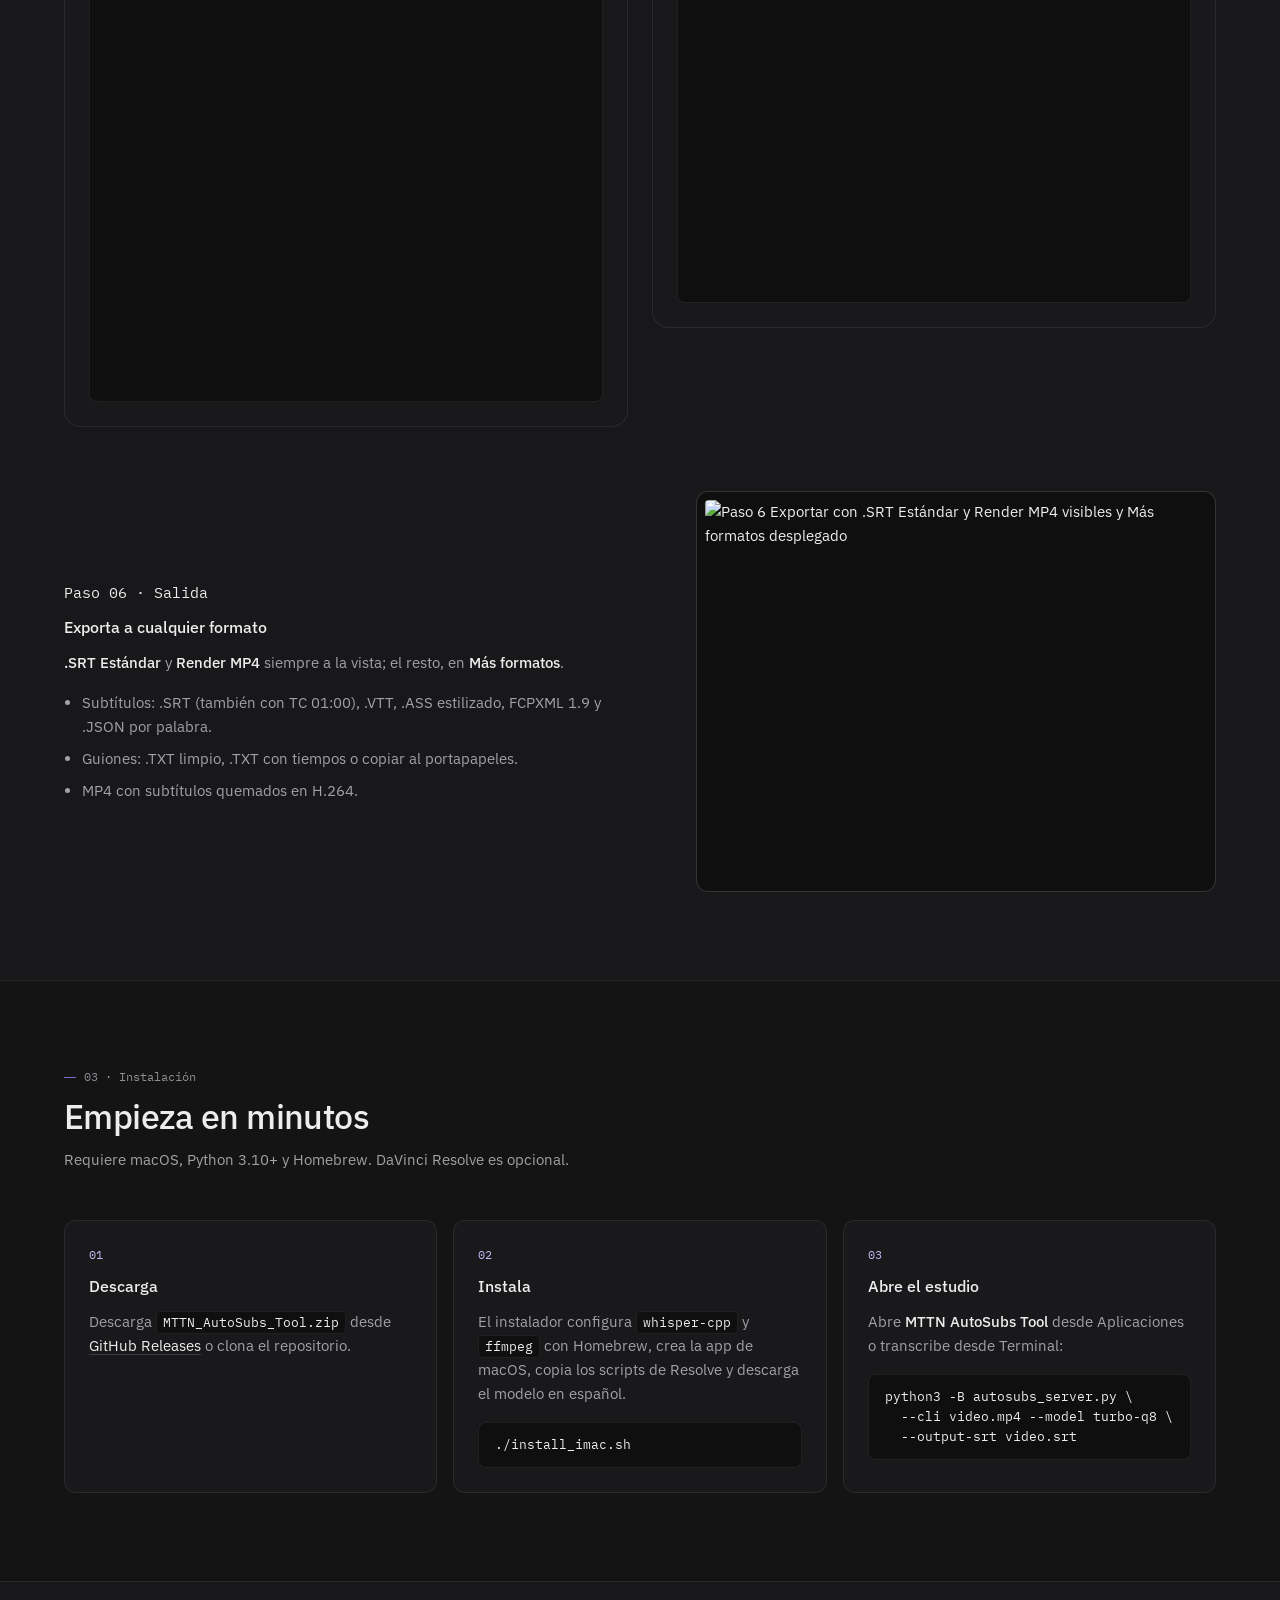
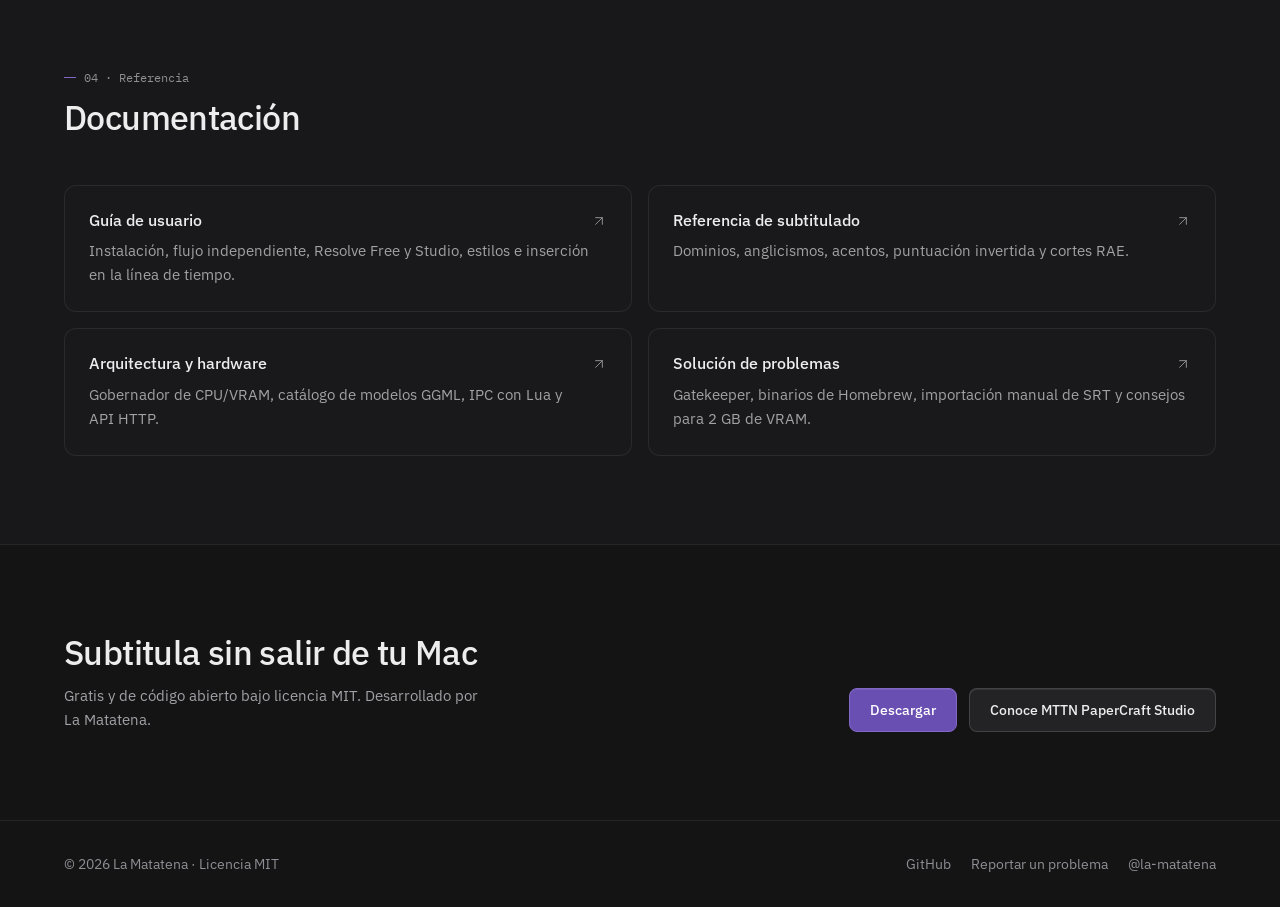
==== commit 07b662b2: "feat(site): redesign AutoSubs Tool landing pages using unslop" ====
--- a/site/index.html
+++ b/site/index.html
@@ -6,7 +6,7 @@
   <meta name="color-scheme" content="dark">
   <title>MTTN AutoSubs Tool · Subtítulos en español 100% locales para macOS y DaVinci Resolve</title>
   <meta name="description" content="Genera subtítulos precisos en español de forma 100% local en macOS con Whisper, como app independiente o sincronizados con DaVinci Resolve 20 Free y Studio.">
-  <meta name="theme-color" content="#15121e">
+  <meta name="theme-color" content="#141415">
   <link rel="icon" href="icon.svg" type="image/svg+xml">
   <link rel="alternate" hreflang="es" href="https://la-matatena.github.io/mttn-autosubs-tool/">
   <link rel="alternate" hreflang="en" href="https://la-matatena.github.io/mttn-autosubs-tool/en/">
@@ -14,20 +14,35 @@
   <meta property="og:description" content="Subtítulos en español 100% locales para macOS y DaVinci Resolve 20.">
   <meta property="og:image" content="https://la-matatena.github.io/mttn-autosubs-tool/images/autosubs-es-overview.png">
   <meta property="og:type" content="website">
+  <link rel="preconnect" href="https://fonts.googleapis.com">
+  <link rel="preconnect" href="https://fonts.gstatic.com" crossorigin>
+  <link rel="stylesheet" href="https://fonts.googleapis.com/css2?family=IBM+Plex+Mono:wght@400;500&family=IBM+Plex+Sans:wght@400;500;600&display=swap">
   <link rel="stylesheet" href="styles.css">
 </head>
 <body>
   <a class="skip" href="#main">Saltar al contenido</a>
-  <header class="topbar">
-    <div class="wrap">
-      <a class="brand" href="./"><img src="icon.svg" alt="" width="30" height="30">MTTN AutoSubs Tool</a>
-      <nav class="nav" aria-label="Principal">
-        <a href="#funciones">Funciones</a>
-        <a href="#modos">Modos</a>
-        <a href="#instalar">Instalar</a>
-        <a href="#docs">Documentación</a>
-        <a href="https://github.com/la-matatena/mttn-autosubs-tool">GitHub</a>
-        <a class="lang" href="en/" hreflang="en" lang="en">English</a>
+
+  <header class="site-header">
+    <div class="wrap header-inner">
+      <a class="brand" href="./" aria-current="page">
+        <img src="icon.svg" alt="" width="24" height="24">
+        <span>MTTN AutoSubs Tool</span>
+      </a>
+      <nav class="site-nav" aria-label="Principal">
+        <button class="menu-button" type="button" popovertarget="site-menu" popovertargetaction="toggle" aria-controls="site-menu">
+          <svg viewBox="0 0 24 24" fill="none" stroke="currentColor" stroke-width="1.5" stroke-linecap="round" stroke-linejoin="round" aria-hidden="true">
+            <path d="M4 7h16M4 12h16M4 17h16"/>
+          </svg>
+          <span>Menú</span>
+        </button>
+        <ul id="site-menu" class="site-menu" popover="auto">
+          <li><a href="#funciones">Funciones</a></li>
+          <li><a href="#modos">Flujo</a></li>
+          <li><a href="#instalar">Instalar</a></li>
+          <li><a href="#docs">Documentación</a></li>
+          <li><a href="https://github.com/la-matatena/mttn-autosubs-tool">GitHub</a></li>
+          <li><a class="nav-lang" href="en/" hreflang="en" lang="en">English</a></li>
+        </ul>
       </nav>
     </div>
   </header>
@@ -35,132 +50,264 @@
   <main id="main">
     <section class="hero">
       <div class="wrap">
-        <span class="eyebrow">v1.2 · Código abierto · MIT</span>
-        <h1>Subtítulos en español, 100% en tu Mac.</h1>
-        <p class="lead">Transcribe, corrige y exporta subtítulos precisos con Whisper sin enviar tu audio a la nube ni saturar la VRAM. Úsalo como app independiente o sincronizado con la línea de tiempo de DaVinci Resolve 20 Free y Studio.</p>
-        <div class="actions">
-          <a class="btn primary" href="https://github.com/la-matatena/mttn-autosubs-tool/releases/latest">Descargar la última versión</a>
-          <a class="btn" href="https://github.com/la-matatena/mttn-autosubs-tool">Ver en GitHub</a>
-        </div>
-        <ul class="chips" aria-label="Compatibilidad">
-          <li>macOS Intel y Apple Silicon</li>
-          <li>DaVinci Resolve 20 Free y Studio</li>
-          <li>Whisper Large-v3 · GGML 8 bits</li>
-          <li>Python 3.10+</li>
-        </ul>
-        <figure class="shot">
-          <img src="images/autosubs-es-overview.png" width="1440" height="940" fetchpriority="high"
-               alt="Estudio MTTN AutoSubs en modo DaVinci Resolve 20 con el modelo Large-v3-Turbo Q8_0, el monitor previo 16:9 con karaoke, la forma de onda y el editor de subtítulos en español">
-        </figure>
+        <div class="hero-head">
+          <div class="hero-copy">
+            <h1>Subtítulos en español, 100% en tu Mac</h1>
+          </div>
+          <div class="hero-aside">
+            <p class="lead">Transcribe, corrige con reglas RAE y exporta subtítulos con Whisper sin subir tu audio a la nube ni saturar la VRAM. Funciona como app independiente o sincronizado con DaVinci Resolve 20 Free y Studio.</p>
+            <div class="actions">
+              <a class="btn primary" href="https://github.com/la-matatena/mttn-autosubs-tool/releases/latest">Descargar v1.2</a>
+              <a class="btn" href="https://github.com/la-matatena/mttn-autosubs-tool">Ver en GitHub</a>
+            </div>
+          </div>
+        </div>
+
+        <div class="studio-frame">
+          <div class="studio-bar">
+            <span class="studio-status">
+              <span class="status-dot" aria-hidden="true"></span>
+              <span>TC 00:01:20 · 14.0 CPS · Whisper Large-v3-Turbo Q8_0</span>
+            </span>
+            <ul class="studio-specs" aria-label="Compatibilidad">
+              <li>macOS Intel y Apple Silicon</li>
+              <li>DaVinci Resolve 20 Free y Studio</li>
+              <li>Python 3.10+ · MIT</li>
+            </ul>
+          </div>
+          <figure class="studio-screen">
+            <img src="images/autosubs-es-overview.png" width="1440" height="940" fetchpriority="high"
+                 alt="Estudio MTTN AutoSubs en modo DaVinci Resolve 20 con el modelo Large-v3-Turbo Q8_0, monitor previo 16:9 con karaoke, forma de onda y editor de subtítulos en español">
+          </figure>
+        </div>
       </div>
     </section>
 
     <section id="funciones">
       <div class="wrap">
         <div class="section-head">
+          <span class="section-index">01 · Capacidades</span>
           <h2>Pensado para creadores hispanohablantes</h2>
-          <p>Un flujo de 6 pasos numerados que va del audio al subtítulo final, con reglas de la RAE y vocabulario de tu nicho incluidos.</p>
-        </div>
-        <div class="grid three">
-          <article class="card"><span class="icon" aria-hidden="true">🔒</span><h3>Privado y local</h3><p>Todo el procesamiento ocurre en tu equipo. Ningún archivo de audio sale de tu Mac.</p></article>
-          <article class="card"><span class="icon" aria-hidden="true">🎙️</span><h3>Whisper optimizado</h3><p>Modelos GGML Large-v3-Turbo Q8_0 y Large-v3 completo con persistencia de contexto entre segmentos.</p></article>
-          <article class="card"><span class="icon" aria-hidden="true">🎲</span><h3>Juegos de mesa y anglicismos</h3><p>Corrección fonética automática de términos lúdicos (BGG), glosario personalizado y acentos regionales.</p></article>
-          <article class="card"><span class="icon" aria-hidden="true">📝</span><h3>Reglas RAE</h3><p>Signos de apertura, cortes de línea sin finales débiles, reparación UTF-8 y control de CPS por subtítulo.</p></article>
-          <article class="card"><span class="icon" aria-hidden="true">🎨</span><h3>Estilo y karaoke</h3><p>Tipografías propias, packs animados y resaltado palabra por palabra opcional en vista previa, .ASS y MP4.</p></article>
-          <article class="card"><span class="icon" aria-hidden="true">📦</span><h3>Exporta a todo</h3><p>.SRT, .VTT, .ASS, .FCPXML 1.9, .JSON por palabra, guiones .TXT y MP4 con subtítulos quemados.</p></article>
+          <p>Un flujo de 6 pasos numerados del audio al subtítulo final, con reglas de la RAE y vocabulario de tu nicho incluidos.</p>
+        </div>
+
+        <div class="cap-lead">
+          <article class="cap-card">
+            <div class="cap-meta">
+              <svg class="cap-icon" viewBox="0 0 24 24" fill="none" stroke="currentColor" stroke-width="1.5" stroke-linecap="round" stroke-linejoin="round" aria-hidden="true">
+                <rect x="4" y="11" width="16" height="9" rx="2"/>
+                <path d="M8 11V7a4 4 0 0 1 8 0v4"/>
+              </svg>
+              <span class="cap-tag">0 KB en la nube</span>
+            </div>
+            <h3>Privado y local</h3>
+            <p>Todo el procesamiento ocurre en tu equipo con biblioteca estándar de Python y binarios locales de Whisper y FFmpeg. Ningún archivo de audio sale de tu Mac.</p>
+          </article>
+
+          <article class="cap-card">
+            <div class="cap-meta">
+              <svg class="cap-icon" viewBox="0 0 24 24" fill="none" stroke="currentColor" stroke-width="1.5" stroke-linecap="round" stroke-linejoin="round" aria-hidden="true">
+                <path d="M12 2a3 3 0 0 0-3 3v7a3 3 0 0 0 6 0V5a3 3 0 0 0-3-3Z"/>
+                <path d="M19 10v2a7 7 0 0 1-14 0v-2"/>
+                <line x1="12" y1="19" x2="12" y2="22"/>
+              </svg>
+              <span class="cap-tag">GGML 8-bit · Q8_0</span>
+            </div>
+            <h3>Whisper optimizado</h3>
+            <p>Modelos GGML Large-v3-Turbo Q8_0 y Large-v3 completo con persistencia de contexto entre segmentos.</p>
+          </article>
+        </div>
+
+        <div class="cap-matrix">
+          <article class="cap-cell">
+            <div class="cap-cell-head">
+              <svg class="cap-icon" viewBox="0 0 24 24" fill="none" stroke="currentColor" stroke-width="1.5" stroke-linecap="round" stroke-linejoin="round" aria-hidden="true">
+                <rect x="3" y="3" width="18" height="18" rx="3"/>
+                <circle cx="8.5" cy="8.5" r="1" fill="currentColor" stroke="none"/>
+                <circle cx="15.5" cy="8.5" r="1" fill="currentColor" stroke="none"/>
+                <circle cx="12" cy="12" r="1" fill="currentColor" stroke="none"/>
+                <circle cx="8.5" cy="15.5" r="1" fill="currentColor" stroke="none"/>
+                <circle cx="15.5" cy="15.5" r="1" fill="currentColor" stroke="none"/>
+              </svg>
+              <h3>Juegos de mesa y anglicismos</h3>
+            </div>
+            <p>Corrección fonética automática de términos lúdicos (BGG), glosario personalizado y acentos regionales.</p>
+          </article>
+
+          <article class="cap-cell">
+            <div class="cap-cell-head">
+              <svg class="cap-icon" viewBox="0 0 24 24" fill="none" stroke="currentColor" stroke-width="1.5" stroke-linecap="round" stroke-linejoin="round" aria-hidden="true">
+                <path d="M4 6h16M4 12h10M4 18h14"/>
+              </svg>
+              <h3>Reglas RAE</h3>
+            </div>
+            <p>Signos de apertura, cortes de línea sin finales débiles, reparación UTF-8 y control de CPS por subtítulo.</p>
+          </article>
+
+          <article class="cap-cell">
+            <div class="cap-cell-head">
+              <svg class="cap-icon" viewBox="0 0 24 24" fill="none" stroke="currentColor" stroke-width="1.5" stroke-linecap="round" stroke-linejoin="round" aria-hidden="true">
+                <path d="M4 7V4h16v3M9 20h6M12 4v16"/>
+              </svg>
+              <h3>Estilo y karaoke</h3>
+            </div>
+            <p>Tipografías propias, packs animados y resaltado palabra por palabra opcional en vista previa, .ASS y MP4.</p>
+          </article>
+
+          <article class="cap-cell">
+            <div class="cap-cell-head">
+              <svg class="cap-icon" viewBox="0 0 24 24" fill="none" stroke="currentColor" stroke-width="1.5" stroke-linecap="round" stroke-linejoin="round" aria-hidden="true">
+                <path d="M21 15v4a2 2 0 0 1-2 2H5a2 2 0 0 1-2-2v-4"/>
+                <polyline points="7 10 12 15 17 10"/>
+                <line x1="12" y1="15" x2="12" y2="3"/>
+              </svg>
+              <h3>Exporta a todo</h3>
+            </div>
+            <p>.SRT, .VTT, .ASS, .FCPXML 1.9, .JSON por palabra, guiones .TXT y MP4 con subtítulos quemados.</p>
+          </article>
         </div>
       </div>
     </section>
 
     <section id="modos" class="alt">
       <div class="wrap">
-        <div class="feature">
-          <div>
-            <h2>Dos modos, un solo clic</h2>
-            <p>Cambia de modo desde la barra superior y el paso <strong>1. Audio de origen</strong> se adapta.</p>
-            <p><strong>DaVinci Resolve 20:</strong> exporta el audio de tu línea de tiempo con un script, pulsa <strong>Leer buzón</strong> y, al terminar, envía los subtítulos de vuelta como pista nativa o clips <code>Text+</code>.</p>
-            <p><strong>App Independiente:</strong> arrastra un video o audio local y exporta archivos o un MP4, sin necesidad de Resolve.</p>
-          </div>
-          <div class="stack">
-            <figure class="shot"><img src="images/autosubs-es-mode-switch.png" width="999" height="116" loading="lazy" alt="Barra superior con el selector de modo: App Independiente y DaVinci Resolve 20 (activo)"></figure>
-            <div class="pair">
-              <figure class="shot"><img src="images/autosubs-es-step1-resolve.png" width="696" height="414" loading="lazy" alt="Paso 1 Audio de origen en la pestaña Timeline de Resolve con los botones Exportar audio (Studio) y Leer buzón"></figure>
-              <figure class="shot"><img src="images/autosubs-es-step1-local.png" width="696" height="400" loading="lazy" alt="Paso 1 Audio de origen en la pestaña Archivo local con la zona para arrastrar video o audio"></figure>
-            </div>
-          </div>
-        </div>
-        <div class="feature flip">
-          <div>
-            <h2>Español de verdad, no traducido</h2>
-            <p>En <strong>3. Español, dominio y reglas RAE</strong> eliges la temática, el acento y el formato de tus subtítulos.</p>
-            <ul>
-              <li>Temáticas como <strong>Juegos de Mesa + Anglicismos (BGG)</strong> corrigen términos como <em>meeple</em> o <em>deckbuilding</em>.</li>
-              <li>Acentos Neutro, España, México / LatAm y Río de la Plata.</li>
-              <li>Glosario propio para títulos, editoriales y nombres.</li>
-              <li>Reglas de texto: caracteres por línea, signos <code>¿</code> y <code>¡</code>, y limpieza de muletillas.</li>
-            </ul>
-          </div>
-          <figure class="shot narrow"><img src="images/autosubs-es-step3-spanish.png" width="696" height="946" loading="lazy" alt="Paso 3 Español, dominio y reglas RAE con la temática Juegos de Mesa y Anglicismos, acento regional, glosario personalizado y reglas de texto"></figure>
-        </div>
-        <div class="feature">
-          <div>
-            <h2>Edita con precisión de fotograma</h2>
-            <p>Revisa cada subtítulo en el <strong>Monitor previo</strong> y ajusta los tiempos directamente sobre la forma de onda.</p>
-            <ul>
-              <li>Arrastra bloques para moverlos, o sus bordes para cambiar entrada y salida.</li>
-              <li>Zoom con <code>+</code>/<code>−</code>, ⌘ + scroll o pellizco en el trackpad.</li>
-              <li>En el editor: busca y reemplaza, divide, une y elimina subtítulos con CPS en vivo.</li>
-            </ul>
-          </div>
-          <div class="stack">
-            <figure class="shot"><img src="images/autosubs-es-monitor-waveform.png" width="1564" height="1066" loading="lazy" alt="Monitor previo 16:9 con el subtítulo activo, controles de reproducción y zoom, y la forma de onda con bloques de subtítulo arrastrables"></figure>
-            <figure class="shot"><img src="images/autosubs-es-cue-editor.png" width="1564" height="744" loading="lazy" alt="Editor de subtítulos con buscar y reemplazar, tiempos de entrada y salida, CPS y acciones por subtítulo"></figure>
-          </div>
-        </div>
-        <div class="feature flip">
-          <div>
-            <h2>Exporta a cualquier formato</h2>
-            <p><strong>.SRT Estándar</strong> y <strong>Render MP4</strong> siempre a la vista; el resto, en <strong>Más formatos</strong>.</p>
-            <ul>
-              <li>Subtítulos: .SRT (también con TC 01:00), .VTT, .ASS estilizado, FCPXML 1.9 y .JSON por palabra.</li>
-              <li>Guiones: .TXT limpio, .TXT con tiempos o copiar al portapapeles.</li>
-              <li>MP4 con subtítulos quemados en H.264.</li>
-            </ul>
-          </div>
-          <figure class="shot narrow"><img src="images/autosubs-es-step6-export.png" width="676" height="516" loading="lazy" alt="Paso 6 Exportar con .SRT Estándar y Render MP4 visibles y Más formatos desplegado"></figure>
-        </div>
-        <div class="feature">
-          <div>
-            <h2>Afinado para tu Mac</h2>
-            <p>El panel <strong>Rendimiento de esta Mac</strong> detecta tu equipo y elige hilos, GPU y precisión por ti. Funciona desde la iMac 2017 Intel hasta Apple Silicon M1–M4.</p>
-            <ul>
-              <li>Perfil <strong>Automático</strong>: usa toda la Mac y cede núcleos cuando DaVinci Resolve está abierto.</li>
-              <li>Perfiles Seguro, Máximo y Personalizado.</li>
-              <li><strong>Prueba de velocidad</strong> con 30 s de voz en español.</li>
-              <li>Preferencias portátiles para llevar tu estilo de la MacBook a la iMac.</li>
-            </ul>
-          </div>
-          <figure class="shot"><img src="images/autosubs-es-machine-panel.png" width="1280" height="1549" loading="lazy" alt="Panel Rendimiento de esta Mac con el equipo detectado, perfiles Automático, Seguro, Máximo y Personalizado, prueba de velocidad y preferencias portátiles"></figure>
-        </div>
-      </div>
-    </section>
+        <div class="section-head">
+          <span class="section-index">02 · Flujo de trabajo</span>
+          <h2>De la línea de tiempo al subtítulo final</h2>
+          <p>Cada paso se adapta a tu modo de trabajo, desde la extracción de audio hasta el perfil de hardware de tu Mac.</p>
+        </div>
+
+        <div class="workflow-stack">
+          <div class="workflow-split">
+            <div class="workflow-copy">
+              <span class="tc">Paso 01 · Origen</span>
+              <h3>Dos modos, un solo clic</h3>
+              <p>Cambia de modo desde la barra superior y el paso <strong>1. Audio de origen</strong> se adapta.</p>
+              <p><strong>DaVinci Resolve 20:</strong> exporta el audio de tu línea de tiempo con un script, pulsa <strong>Leer buzón</strong> y, al terminar, envía los subtítulos de vuelta como pista nativa o clips <code>Text+</code>.</p>
+              <p><strong>App Independiente:</strong> arrastra un video o audio local y exporta archivos o un MP4, sin necesidad de Resolve.</p>
+            </div>
+            <div class="media-stack">
+              <figure class="shot">
+                <img src="images/autosubs-es-mode-switch.png" width="999" height="116" loading="lazy"
+                     alt="Barra superior con el selector de modo: App Independiente y DaVinci Resolve 20 activo">
+              </figure>
+              <div class="media-pair">
+                <figure class="shot">
+                  <img src="images/autosubs-es-step1-resolve.png" width="696" height="414" loading="lazy"
+                       alt="Paso 1 Audio de origen en la pestaña Timeline de Resolve con los botones Exportar audio y Leer buzón">
+                </figure>
+                <figure class="shot">
+                  <img src="images/autosubs-es-step1-local.png" width="696" height="400" loading="lazy"
+                       alt="Paso 1 Audio de origen en la pestaña Archivo local con zona para arrastrar video o audio">
+                </figure>
+              </div>
+            </div>
+          </div>
+
+          <div class="workflow-wide">
+            <div class="workflow-wide-head">
+              <div class="workflow-copy">
+                <span class="tc">Monitor · Forma de onda · Editor</span>
+                <h3>Edita con precisión de fotograma</h3>
+                <p>Revisa cada subtítulo en el <strong>Monitor previo</strong> y ajusta los tiempos directamente sobre la forma de onda.</p>
+              </div>
+              <ul>
+                <li>Arrastra bloques para moverlos, o sus bordes para cambiar entrada y salida.</li>
+                <li>Zoom con <kbd>+</kbd> / <kbd>−</kbd>, <kbd>⌘</kbd> + scroll o pellizco en el trackpad.</li>
+                <li>En el editor: busca y reemplaza, divide, une y elimina subtítulos con CPS en vivo.</li>
+              </ul>
+            </div>
+            <div class="media-stack">
+              <figure class="shot">
+                <img src="images/autosubs-es-monitor-waveform.png" width="1564" height="1066" loading="lazy"
+                     alt="Monitor previo 16:9 con subtítulo activo, controles de reproducción y zoom, y forma de onda con bloques arrastrables">
+              </figure>
+              <figure class="shot">
+                <img src="images/autosubs-es-cue-editor.png" width="1564" height="744" loading="lazy"
+                     alt="Editor de subtítulos con buscar y reemplazar, tiempos de entrada y salida, CPS y acciones por subtítulo">
+              </figure>
+            </div>
+          </div>
+
+          <div class="portrait-duo">
+            <article class="portrait-panel">
+              <div class="workflow-copy">
+                <span class="tc">Paso 03 · Reglas RAE</span>
+                <h3>Español de verdad, no traducido</h3>
+                <p>En <strong>3. Español, dominio y reglas RAE</strong> eliges la temática, el acento y el formato de tus subtítulos.</p>
+                <ul>
+                  <li>Temáticas como <strong>Juegos de Mesa + Anglicismos (BGG)</strong> corrigen términos como <code>meeple</code> o <code>deckbuilding</code>.</li>
+                  <li>Acentos Neutro, España, México / LatAm y Río de la Plata.</li>
+                  <li>Glosario propio para títulos, editoriales y nombres.</li>
+                  <li>Reglas de texto: caracteres por línea, signos <code>¿</code> y <code>¡</code>, y limpieza de muletillas.</li>
+                </ul>
+              </div>
+              <figure class="shot">
+                <img src="images/autosubs-es-step3-spanish.png" width="696" height="946" loading="lazy"
+                     alt="Paso 3 Español, dominio y reglas RAE con temática de juegos de mesa y anglicismos, acento regional, glosario y reglas de texto">
+              </figure>
+            </article>
+
+            <article class="portrait-panel">
+              <div class="workflow-copy">
+                <span class="tc">Hardware · CPU / VRAM</span>
+                <h3>Afinado para tu Mac</h3>
+                <p>El panel <strong>Rendimiento de esta Mac</strong> detecta tu equipo y elige hilos, GPU y precisión por ti, desde la iMac 2017 Intel hasta Apple Silicon M1–M4.</p>
+                <ul>
+                  <li>Perfil <strong>Automático</strong>: usa toda la Mac y cede núcleos cuando DaVinci Resolve está abierto.</li>
+                  <li>Perfiles Seguro, Máximo y Personalizado.</li>
+                  <li><strong>Prueba de velocidad</strong> con 30 s de voz en español.</li>
+                  <li>Preferencias portátiles para llevar tu estilo de la MacBook a la iMac.</li>
+                </ul>
+              </div>
+              <figure class="shot">
+                <img src="images/autosubs-es-machine-panel.png" width="1280" height="1549" loading="lazy"
+                     alt="Panel Rendimiento de esta Mac con el equipo detectado, perfiles de rendimiento, prueba de velocidad y preferencias portátiles">
+              </figure>
+            </article>
+          </div>
+
+          <div class="workflow-export">
+            <div class="workflow-copy">
+              <span class="tc">Paso 06 · Salida</span>
+              <h3>Exporta a cualquier formato</h3>
+              <p><strong>.SRT Estándar</strong> y <strong>Render MP4</strong> siempre a la vista; el resto, en <strong>Más formatos</strong>.</p>
+              <ul>
+                <li>Subtítulos: .SRT (también con TC 01:00), .VTT, .ASS estilizado, FCPXML 1.9 y .JSON por palabra.</li>
+                <li>Guiones: .TXT limpio, .TXT con tiempos o copiar al portapapeles.</li>
+                <li>MP4 con subtítulos quemados en H.264.</li>
+              </ul>
+            </div>
+            <figure class="shot compact">
+              <img src="images/autosubs-es-step6-export.png" width="676" height="516" loading="lazy"
+                   alt="Paso 6 Exportar con .SRT Estándar y Render MP4 visibles y Más formatos desplegado">
+            </figure>
+          </div>
+        </div>
+      </div>
+    </section>
+
     <section id="instalar">
       <div class="wrap">
         <div class="section-head">
+          <span class="section-index">03 · Instalación</span>
           <h2>Empieza en minutos</h2>
           <p>Requiere macOS, Python 3.10+ y Homebrew. DaVinci Resolve es opcional.</p>
         </div>
         <ol class="steps">
           <li>
+            <span class="step-num">01</span>
             <h3>Descarga</h3>
             <p>Descarga <code>MTTN_AutoSubs_Tool.zip</code> desde <a href="https://github.com/la-matatena/mttn-autosubs-tool/releases/latest">GitHub Releases</a> o clona el repositorio.</p>
           </li>
           <li>
+            <span class="step-num">02</span>
             <h3>Instala</h3>
             <p>El instalador configura <code>whisper-cpp</code> y <code>ffmpeg</code> con Homebrew, crea la app de macOS, copia los scripts de Resolve y descarga el modelo en español.</p>
             <pre><code>./install_imac.sh</code></pre>
           </li>
           <li>
+            <span class="step-num">03</span>
             <h3>Abre el estudio</h3>
             <p>Abre <strong>MTTN AutoSubs Tool</strong> desde Aplicaciones o transcribe desde Terminal:</p>
             <pre><code>python3 -B autosubs_server.py \
@@ -173,20 +320,49 @@
 
     <section id="docs" class="alt">
       <div class="wrap">
-        <div class="section-head"><h2>Documentación</h2></div>
-        <div class="grid three">
-          <a class="card" href="https://github.com/la-matatena/mttn-autosubs-tool/blob/main/docs/user-guide.md"><h3>Guía de usuario</h3><p>Instalación, flujo independiente, Resolve Free y Studio, estilos e inserción en la línea de tiempo.</p></a>
-          <a class="card" href="https://github.com/la-matatena/mttn-autosubs-tool/blob/main/docs/spanish-subtitling-reference.md"><h3>Referencia de subtitulado</h3><p>Dominios, anglicismos, acentos, puntuación invertida y cortes RAE.</p></a>
-          <a class="card" href="https://github.com/la-matatena/mttn-autosubs-tool/blob/main/docs/imac-2017-architecture.md"><h3>Arquitectura y hardware</h3><p>Gobernador de CPU/VRAM, catálogo de modelos GGML, IPC con Lua y API HTTP.</p></a>
-          <a class="card" href="https://github.com/la-matatena/mttn-autosubs-tool/blob/main/docs/troubleshooting.md"><h3>Solución de problemas</h3><p>Gatekeeper, binarios de Homebrew, importación manual de SRT y consejos para 2 GB de VRAM.</p></a>
+        <div class="section-head">
+          <span class="section-index">04 · Referencia</span>
+          <h2>Documentación</h2>
+        </div>
+        <div class="docs-grid">
+          <a class="doc-card" href="https://github.com/la-matatena/mttn-autosubs-tool/blob/main/docs/user-guide.md">
+            <div class="doc-card-head">
+              <h3>Guía de usuario</h3>
+              <svg viewBox="0 0 24 24" fill="none" stroke="currentColor" stroke-width="1.5" stroke-linecap="round" stroke-linejoin="round" aria-hidden="true"><path d="M7 17 17 7M7 7h10v10"/></svg>
+            </div>
+            <p>Instalación, flujo independiente, Resolve Free y Studio, estilos e inserción en la línea de tiempo.</p>
+          </a>
+          <a class="doc-card" href="https://github.com/la-matatena/mttn-autosubs-tool/blob/main/docs/spanish-subtitling-reference.md">
+            <div class="doc-card-head">
+              <h3>Referencia de subtitulado</h3>
+              <svg viewBox="0 0 24 24" fill="none" stroke="currentColor" stroke-width="1.5" stroke-linecap="round" stroke-linejoin="round" aria-hidden="true"><path d="M7 17 17 7M7 7h10v10"/></svg>
+            </div>
+            <p>Dominios, anglicismos, acentos, puntuación invertida y cortes RAE.</p>
+          </a>
+          <a class="doc-card" href="https://github.com/la-matatena/mttn-autosubs-tool/blob/main/docs/imac-2017-architecture.md">
+            <div class="doc-card-head">
+              <h3>Arquitectura y hardware</h3>
+              <svg viewBox="0 0 24 24" fill="none" stroke="currentColor" stroke-width="1.5" stroke-linecap="round" stroke-linejoin="round" aria-hidden="true"><path d="M7 17 17 7M7 7h10v10"/></svg>
+            </div>
+            <p>Gobernador de CPU/VRAM, catálogo de modelos GGML, IPC con Lua y API HTTP.</p>
+          </a>
+          <a class="doc-card" href="https://github.com/la-matatena/mttn-autosubs-tool/blob/main/docs/troubleshooting.md">
+            <div class="doc-card-head">
+              <h3>Solución de problemas</h3>
+              <svg viewBox="0 0 24 24" fill="none" stroke="currentColor" stroke-width="1.5" stroke-linecap="round" stroke-linejoin="round" aria-hidden="true"><path d="M7 17 17 7M7 7h10v10"/></svg>
+            </div>
+            <p>Gatekeeper, binarios de Homebrew, importación manual de SRT y consejos para 2 GB de VRAM.</p>
+          </a>
         </div>
       </div>
     </section>
 
     <section class="cta">
-      <div class="wrap">
-        <h2>Subtitula sin salir de tu Mac</h2>
-        <p>Gratis y de código abierto bajo licencia MIT. Desarrollado por La Matatena.</p>
+      <div class="wrap cta-band">
+        <div class="cta-copy">
+          <h2>Subtitula sin salir de tu Mac</h2>
+          <p>Gratis y de código abierto bajo licencia MIT. Desarrollado por La Matatena.</p>
+        </div>
         <div class="actions">
           <a class="btn primary" href="https://github.com/la-matatena/mttn-autosubs-tool/releases/latest">Descargar</a>
           <a class="btn" href="https://la-matatena.github.io/mttn-papercraft-studio/">Conoce MTTN PaperCraft Studio</a>
@@ -205,5 +381,62 @@
       </nav>
     </div>
   </footer>
+
+  <script type="module">
+    if (!Object.hasOwn(HTMLElement.prototype, "popover")) {
+      import("https://unpkg.com/@oddbird/popover-polyfill@latest/dist/popover.min.js");
+    }
+
+    const header = document.querySelector(".site-header");
+    const inner = document.querySelector(".header-inner");
+    const menu = document.getElementById("site-menu");
+
+    if (header && inner && menu) {
+      let lastWidth = 0;
+
+      const syncNav = () => {
+        const width = header.clientWidth;
+        const isWide = header.classList.contains("is-wide");
+        if (!isWide && width <= lastWidth) return;
+        lastWidth = width;
+
+        const wasOpen =
+          menu.hasAttribute("popover") &&
+          (menu.matches(":popover-open") || menu.classList.contains(":popover-open"));
+
+        header.classList.add("is-measuring", "is-wide");
+        menu.removeAttribute("popover");
+        const fits = inner.scrollWidth <= inner.clientWidth;
+
+        if (!fits) {
+          header.classList.remove("is-wide");
+          menu.setAttribute("popover", "auto");
+          if (wasOpen && typeof menu.showPopover === "function") {
+            try {
+              menu.showPopover();
+            } catch {
+              /* Ignore if polyfill has not finished initializing. */
+            }
+          }
+        }
+        requestAnimationFrame(() => header.classList.remove("is-measuring"));
+      };
+
+      menu.addEventListener("click", (event) => {
+        if (
+          event.target.closest("a") &&
+          menu.hasAttribute("popover") &&
+          typeof menu.hidePopover === "function"
+        ) {
+          menu.hidePopover();
+        }
+      });
+
+      const ro = new ResizeObserver(syncNav);
+      ro.observe(header);
+      ro.observe(menu);
+      syncNav();
+    }
+  </script>
 </body>
 </html>
--- a/site/styles.css
+++ b/site/styles.css
@@ -1,138 +1,1092 @@
-/* La Matatena landing page styles. Tokens come from la-matatena/.github/assets/brand-palette.json. */
+/* MTTN AutoSubs Tool landing page styles.
+ * Neutral graphite studio palette with La Matatena purple (#8367c7 / #6a4fb3)
+ * reserved for the primary action and active broadcast markers. */
+
 :root {
   color-scheme: dark;
-  --purple: #8367c7;
-  --purple-deep: #6a4fb3;
-  --purple-hover: #583da0;
-  --purple-control: #9f85e3;
-  --purple-tint: #d5c7f7;
-  --purple-soft: rgba(131, 103, 199, 0.18);
-  --bg: #110f17;
-  --topbar: #15121e;
-  --panel: #171421;
-  --card: #1d1929;
-  --inset: #13101b;
-  --border: #342d4a;
-  --text: #f3effb;
-  --muted: #b2aad0;
-  --ok: #2ecc71;
-  --font-heading: "Montserrat", -apple-system, BlinkMacSystemFont, "SF Pro Display", "Helvetica Neue", Arial, sans-serif;
-  --font-body: -apple-system, BlinkMacSystemFont, "SF Pro Text", "Helvetica Neue", Arial, sans-serif;
-  --font-mono: ui-monospace, SFMono-Regular, Menlo, Monaco, Consolas, monospace;
-  --radius: 14px;
-  --max: 1120px;
-  accent-color: var(--purple);
-}
-
-*, *::before, *::after { box-sizing: border-box; }
-
-html { scroll-behavior: smooth; }
-@media (prefers-reduced-motion: reduce) { html { scroll-behavior: auto; } }
+
+  /* Neutral graphite ramp */
+  --bg-deep: #0f0f10;
+  --bg: #141415;
+  --surface-alt: #18181a;
+  --surface: #19191b;
+  --surface-raised: #232325;
+  --border: rgba(237, 237, 237, 0.08);
+  --border-strong: rgba(237, 237, 237, 0.16);
+  --highlight-top: inset 0 1px 0 rgba(255, 255, 255, 0.08);
+
+  /* Text roles */
+  --text: #ededed;
+  --text-secondary: #a1a1a6;
+  --muted: #8e8e94;
+
+  /* La Matatena brand accent (used sparingly) */
+  --accent: #8367c7;
+  --accent-fill: #6a4fb3;
+  --accent-fill-hover: #583da0;
+  --accent-ink: #c6b6f0;
+  --ok: #4cc38a;
+
+  /* Type */
+  --font-sans:
+    "IBM Plex Sans", -apple-system, BlinkMacSystemFont, "SF Pro Text", "Helvetica Neue", Arial,
+    sans-serif;
+  --font-mono: "IBM Plex Mono", ui-monospace, SFMono-Regular, Menlo, Monaco, Consolas, monospace;
+
+  /* Radii & layout */
+  --r-sm: 4px;
+  --r-control: 8px;
+  --r-card: 12px;
+  --r-frame: 16px;
+  --max: 1152px;
+
+  /* Motion */
+  --ease: cubic-bezier(0.22, 1, 0.36, 1);
+
+  accent-color: var(--accent);
+}
+
+*,
+*::before,
+*::after {
+  box-sizing: border-box;
+}
+
+html {
+  scroll-behavior: smooth;
+}
+
+@media (prefers-reduced-motion: reduce) {
+  html {
+    scroll-behavior: auto;
+  }
+}
 
 body {
   margin: 0;
   background: var(--bg);
   color: var(--text);
-  font: 1rem/1.6 var(--font-body);
+  font: 400 0.9375rem/1.6 var(--font-sans);
   -webkit-font-smoothing: antialiased;
-}
-
-img { max-width: 100%; height: auto; display: block; }
-figure { margin: 0; }
-a { color: var(--purple-tint); }
-a:hover { color: #fff; }
-:focus-visible { outline: 2px solid var(--purple-control); outline-offset: 3px; border-radius: 6px; }
-::selection { background: var(--purple); color: #fff; }
-
-h1, h2, h3 { font-family: var(--font-heading); line-height: 1.15; letter-spacing: -0.01em; margin: 0 0 0.6em; text-wrap: balance; }
-h1 { font-size: clamp(2.2rem, 5vw, 3.6rem); font-weight: 800; }
-h2 { font-size: clamp(1.6rem, 3vw, 2.2rem); font-weight: 700; }
-h3 { font-size: 1.1rem; font-weight: 700; }
-p { margin: 0 0 1em; text-wrap: pretty; }
-code { font-family: var(--font-mono); font-size: 0.9em; background: var(--inset); border: 1px solid var(--border); border-radius: 6px; padding: 0.1em 0.4em; }
-pre { font-family: var(--font-mono); font-size: 0.88rem; background: var(--inset); border: 1px solid var(--border); border-radius: var(--radius); padding: 1rem 1.2rem; overflow-x: auto; margin: 0; }
-pre code { background: none; border: 0; padding: 0; }
-
-.wrap { width: min(100% - 2.5rem, var(--max)); margin-inline: auto; }
-
-.skip { position: absolute; left: -999px; top: 0; }
-.skip:focus { left: 1rem; top: 1rem; z-index: 10; background: var(--purple); color: #fff; padding: 0.5rem 1rem; border-radius: 8px; }
-
-/* Top bar */
-.topbar { position: sticky; top: 0; z-index: 5; background: color-mix(in srgb, var(--topbar) 88%, transparent); backdrop-filter: blur(10px); border-bottom: 1px solid var(--border); }
-.topbar .wrap { display: flex; align-items: center; gap: 1.5rem; min-height: 60px; }
-.brand { display: flex; align-items: center; gap: 0.6rem; color: var(--text); text-decoration: none; font-family: var(--font-heading); font-weight: 700; }
-.brand img { width: 30px; height: 30px; }
-.nav { display: flex; gap: 1.2rem; margin-left: auto; align-items: center; flex-wrap: wrap; }
-.nav a { color: var(--muted); text-decoration: none; font-size: 0.92rem; }
-.nav a:hover { color: var(--text); }
-.nav .lang { border: 1px solid var(--border); border-radius: 999px; padding: 0.15rem 0.7rem; }
-@media (max-width: 720px) { .nav a:not(.lang) { display: none; } }
+  text-rendering: optimizeLegibility;
+}
+
+img {
+  max-width: 100%;
+  height: auto;
+  display: block;
+}
+
+figure {
+  margin: 0;
+}
+
+a {
+  color: var(--text);
+  text-decoration-color: var(--border-strong);
+  text-underline-offset: 3px;
+  transition:
+    color 150ms var(--ease),
+    text-decoration-color 150ms var(--ease);
+}
+
+a:hover {
+  color: #fff;
+  text-decoration-color: var(--accent-ink);
+}
+
+:focus-visible {
+  outline: 2px solid var(--accent);
+  outline-offset: 3px;
+  border-radius: var(--r-sm);
+}
+
+::selection {
+  background: var(--accent-fill);
+  color: #fff;
+}
+
+h1,
+h2,
+h3 {
+  font-family: var(--font-sans);
+  font-weight: 500;
+  color: var(--text);
+  margin: 0;
+  text-wrap: balance;
+}
+
+h1 {
+  font-size: clamp(2.25rem, 5vw, 3.75rem);
+  line-height: 1.05;
+  letter-spacing: -0.028em;
+}
+
+h2 {
+  font-size: clamp(1.625rem, 3vw, 2.125rem);
+  line-height: 1.15;
+  letter-spacing: -0.018em;
+}
+
+h3 {
+  font-size: 1rem;
+  line-height: 1.35;
+  letter-spacing: 0;
+}
+
+p {
+  margin: 0;
+  color: var(--text-secondary);
+  text-wrap: pretty;
+}
+
+p + p {
+  margin-top: 12px;
+}
+
+strong {
+  color: var(--text);
+  font-weight: 500;
+}
+
+.mono,
+code,
+pre,
+kbd,
+.tc {
+  font-family: var(--font-mono);
+  font-variant-numeric: tabular-nums;
+}
+
+code {
+  font-size: 0.85em;
+  color: var(--text);
+  background: var(--bg-deep);
+  border: 1px solid var(--border);
+  border-radius: var(--r-sm);
+  padding: 2px 6px;
+}
+
+kbd {
+  display: inline-flex;
+  align-items: center;
+  justify-content: center;
+  min-width: 24px;
+  height: 22px;
+  padding: 0 6px;
+  font-size: 0.75rem;
+  line-height: 1;
+  color: var(--text);
+  background: var(--surface-raised);
+  border: 1px solid var(--border-strong);
+  border-radius: var(--r-sm);
+  box-shadow: inset 0 -1px 0 rgba(0, 0, 0, 0.45);
+  vertical-align: middle;
+}
+
+pre {
+  font-size: 0.8125rem;
+  line-height: 1.55;
+  color: var(--text);
+  background: var(--bg-deep);
+  border: 1px solid var(--border);
+  border-radius: var(--r-control);
+  padding: 12px 16px;
+  overflow-x: auto;
+  margin: 0;
+}
+
+pre code {
+  background: none;
+  border: 0;
+  padding: 0;
+  font-size: inherit;
+}
+
+.wrap {
+  width: min(100% - 48px, var(--max));
+  margin-inline: auto;
+}
+
+@media (max-width: 600px) {
+  .wrap {
+    width: calc(100% - 32px);
+  }
+}
+
+.skip {
+  position: absolute;
+  inset-inline-start: -9999px;
+  inset-block-start: 0;
+}
+
+.skip:focus {
+  inset-inline-start: 16px;
+  inset-block-start: 16px;
+  z-index: 40;
+  background: var(--accent-fill);
+  color: #fff;
+  padding: 8px 16px;
+  border-radius: var(--r-control);
+  text-decoration: none;
+}
+
+/* Header & responsive popover navigation */
+.site-header {
+  position: sticky;
+  inset-block-start: 0;
+  z-index: 20;
+  background: color-mix(in srgb, var(--bg) 90%, transparent);
+  backdrop-filter: blur(12px);
+  border-bottom: 1px solid var(--border);
+}
+
+.header-inner {
+  display: flex;
+  align-items: center;
+  justify-content: space-between;
+  gap: 24px;
+  min-height: 64px;
+}
+
+.header-inner > * {
+  flex-shrink: 0;
+  white-space: nowrap;
+}
+
+.brand {
+  display: inline-flex;
+  align-items: center;
+  gap: 10px;
+  color: var(--text);
+  text-decoration: none;
+  font-size: 1rem;
+  font-weight: 500;
+  line-height: 1;
+}
+
+.brand img {
+  width: 24px;
+  height: 24px;
+  border-radius: 6px;
+}
+
+.site-nav {
+  display: flex;
+  align-items: center;
+  gap: 8px;
+  margin-inline-start: auto;
+}
+
+.menu-button {
+  anchor-name: --menu-button;
+  display: inline-flex;
+  align-items: center;
+  gap: 8px;
+  height: 36px;
+  padding: 0 12px;
+  font: 500 0.875rem/1 var(--font-sans);
+  color: var(--text);
+  background: var(--surface-raised);
+  border: 1px solid var(--border-strong);
+  border-radius: var(--r-control);
+  cursor: pointer;
+  transition:
+    background-color 150ms var(--ease),
+    border-color 150ms var(--ease),
+    transform 120ms var(--ease);
+}
+
+.menu-button:hover {
+  border-color: rgba(237, 237, 237, 0.28);
+}
+
+.menu-button:active {
+  transform: scale(0.98);
+}
+
+.menu-button svg {
+  width: 16px;
+  height: 16px;
+  color: var(--text-secondary);
+}
+
+.site-menu {
+  list-style: none;
+  margin: 8px 0 0;
+  padding: 8px;
+  position: fixed;
+  inset: auto;
+  inset-block-start: 56px;
+  inset-block-start: anchor(--menu-button bottom);
+  inset-inline-end: 16px;
+  inline-size: min(82dvw, 260px);
+  max-inline-size: calc(100dvw - 32px);
+  block-size: fit-content;
+  max-block-size: calc(100dvh - 88px);
+  overflow: auto;
+  background: var(--surface);
+  border: 1px solid var(--border-strong);
+  border-radius: var(--r-card);
+  color: var(--text);
+}
+
+.site-menu::backdrop {
+  background: rgba(0, 0, 0, 0.45);
+}
+
+@supports not selector(:popover-open) {
+  .site-menu[popover]:not(.\:popover-open) {
+    display: none;
+  }
+}
+
+.site-menu[popover]:is(:popover-open, .\:popover-open) {
+  display: grid;
+  gap: 4px;
+}
+
+.site-menu a {
+  display: flex;
+  align-items: center;
+  min-height: 36px;
+  padding: 0 12px;
+  border-radius: var(--r-control);
+  color: var(--text-secondary);
+  text-decoration: none;
+  font-size: 0.875rem;
+  font-weight: 400;
+  transition:
+    color 140ms var(--ease),
+    background-color 140ms var(--ease);
+}
+
+.site-menu a:hover {
+  color: var(--text);
+  background: var(--surface-raised);
+}
+
+.site-menu .nav-lang {
+  color: var(--text);
+  border: 1px solid var(--border-strong);
+  justify-content: center;
+}
+
+.site-header.is-wide .menu-button {
+  display: none;
+}
+
+.site-header.is-wide .site-menu {
+  position: static;
+  display: flex;
+  align-items: center;
+  gap: 4px;
+  inline-size: auto;
+  max-inline-size: none;
+  block-size: auto;
+  max-block-size: none;
+  overflow: visible;
+  margin: 0;
+  padding: 0;
+  border: 0;
+  border-radius: 0;
+  background: transparent;
+}
+
+.site-header.is-wide .site-menu::backdrop {
+  display: none;
+}
+
+.site-header.is-wide .site-menu a {
+  min-height: 32px;
+  padding: 0 10px;
+}
+
+.site-header.is-wide .site-menu .nav-lang {
+  margin-inline-start: 8px;
+  padding: 0 12px;
+  min-height: 32px;
+}
+
+.site-header.is-measuring * {
+  transition: none !important;
+}
 
 /* Buttons */
-.btn { display: inline-flex; align-items: center; gap: 0.5rem; padding: 0.75rem 1.3rem; border-radius: 10px; font-weight: 600; text-decoration: none; border: 1px solid var(--border); color: var(--text); background: var(--card); transition: background 0.15s, border-color 0.15s; }
-.btn:hover { color: var(--text); border-color: var(--purple-control); }
-.btn.primary { background: var(--purple-deep); border-color: var(--purple-deep); color: #fff; }
-.btn.primary:hover { background: var(--purple-hover); }
-.actions { display: flex; flex-wrap: wrap; gap: 0.8rem; margin-top: 1.6rem; }
+.btn {
+  display: inline-flex;
+  align-items: center;
+  justify-content: center;
+  gap: 8px;
+  min-height: 44px;
+  padding: 0 20px;
+  border-radius: var(--r-control);
+  font: 500 0.875rem/1 var(--font-sans);
+  text-decoration: none;
+  color: var(--text);
+  background: var(--surface-raised);
+  border: 1px solid var(--border-strong);
+  box-shadow: var(--highlight-top);
+  transition:
+    background-color 150ms var(--ease),
+    border-color 150ms var(--ease),
+    color 150ms var(--ease),
+    transform 120ms var(--ease);
+}
+
+.btn:hover {
+  color: #fff;
+  background: #2b2b2e;
+  border-color: rgba(237, 237, 237, 0.28);
+}
+
+.btn:active {
+  transform: scale(0.98);
+}
+
+.btn.primary {
+  background: var(--accent-fill);
+  border-color: var(--accent);
+  color: #fff;
+}
+
+.btn.primary:hover {
+  background: var(--accent-fill-hover);
+  border-color: var(--accent-ink);
+  color: #fff;
+}
+
+.btn svg {
+  width: 16px;
+  height: 16px;
+  flex-shrink: 0;
+}
+
+.actions {
+  display: flex;
+  flex-wrap: wrap;
+  gap: 12px;
+  margin-top: 28px;
+}
 
 /* Hero */
-.hero { padding: clamp(3rem, 8vw, 6rem) 0 3rem; background: radial-gradient(ellipse 80% 60% at 50% -10%, var(--purple-soft), transparent 70%); }
-.hero-grid { display: grid; gap: 3rem; align-items: center; }
-@media (min-width: 900px) { .hero-grid.split { grid-template-columns: 1fr 1fr; } }
-.eyebrow { display: inline-block; color: var(--purple-tint); background: var(--purple-soft); border: 1px solid var(--border); border-radius: 999px; padding: 0.2rem 0.8rem; font-size: 0.82rem; font-weight: 600; margin-bottom: 1.2rem; }
-.lead { font-size: clamp(1.05rem, 1.8vw, 1.25rem); color: var(--muted); max-width: 60ch; }
-.chips { display: flex; flex-wrap: wrap; gap: 0.5rem; margin-top: 1.6rem; padding: 0; list-style: none; }
-.chips li { font-size: 0.82rem; color: var(--muted); border: 1px solid var(--border); border-radius: 999px; padding: 0.2rem 0.75rem; }
-.shot { border: 1px solid var(--border); border-radius: var(--radius); overflow: hidden; background: var(--panel); box-shadow: 0 30px 80px -30px rgba(0, 0, 0, 0.8), 0 0 0 1px rgba(255, 255, 255, 0.02); }
-.hero .shot { margin-top: 3rem; }
+.hero {
+  padding: 64px 0 0;
+}
+
+.hero-head {
+  display: grid;
+  gap: 24px 48px;
+  align-items: end;
+}
+
+@media (min-width: 900px) {
+  .hero-head {
+    grid-template-columns: minmax(0, 7fr) minmax(0, 5fr);
+  }
+}
+
+.hero-copy h1 {
+  max-width: 16ch;
+}
+
+.hero-aside {
+  display: grid;
+  gap: 20px;
+  align-content: end;
+}
+
+.lead {
+  font-size: 1.0625rem;
+  line-height: 1.58;
+  color: var(--text-secondary);
+  max-width: 48ch;
+}
+
+.hero-aside .actions {
+  margin-top: 4px;
+}
+
+/* Broadcast window frame around the real studio screenshot */
+.studio-frame {
+  margin-top: 48px;
+  background: var(--surface);
+  border: 1px solid var(--border-strong);
+  border-bottom: 0;
+  border-radius: var(--r-frame) var(--r-frame) 0 0;
+  padding: 8px 8px 0;
+  box-shadow: var(--highlight-top);
+}
+
+.studio-bar {
+  display: flex;
+  flex-wrap: wrap;
+  align-items: center;
+  justify-content: space-between;
+  gap: 8px 20px;
+  padding: 8px 12px 12px;
+  font-family: var(--font-mono);
+  font-size: 0.75rem;
+  line-height: 1.3;
+  color: var(--muted);
+  font-variant-numeric: tabular-nums;
+}
+
+.studio-status {
+  display: inline-flex;
+  align-items: center;
+  gap: 8px;
+  color: var(--text-secondary);
+}
+
+.status-dot {
+  width: 6px;
+  height: 6px;
+  border-radius: 50%;
+  background: var(--accent);
+  flex-shrink: 0;
+}
+
+.studio-specs {
+  display: flex;
+  flex-wrap: wrap;
+  gap: 8px 16px;
+  margin: 0;
+  padding: 0;
+  list-style: none;
+}
+
+.studio-specs li {
+  display: inline-flex;
+  align-items: center;
+  gap: 16px;
+}
+
+.studio-specs li + li::before {
+  content: "";
+  width: 1px;
+  height: 12px;
+  background: var(--border-strong);
+}
+
+.studio-screen {
+  border: 1px solid var(--border);
+  border-bottom: 0;
+  border-radius: var(--r-control) var(--r-control) 0 0;
+  overflow: hidden;
+  background: var(--bg-deep);
+}
+
+@media (prefers-reduced-motion: no-preference) {
+  .hero-head,
+  .studio-frame {
+    animation: rise-in 420ms var(--ease) both;
+  }
+  .studio-frame {
+    animation-delay: 70ms;
+  }
+}
+
+@keyframes rise-in {
+  from {
+    opacity: 0;
+    transform: translateY(10px);
+  }
+  to {
+    opacity: 1;
+    transform: translateY(0);
+  }
+}
 
 /* Sections */
-section { padding: clamp(3rem, 7vw, 5rem) 0; }
-section.alt { background: var(--panel); border-block: 1px solid var(--border); }
-.section-head { max-width: 70ch; margin-bottom: 2.5rem; }
-.section-head p { color: var(--muted); }
-
-.grid { display: grid; gap: 1.2rem; grid-template-columns: repeat(auto-fill, minmax(min(100%, 260px), 1fr)); }
-@media (min-width: 900px) { .grid.three, .sfx { grid-template-columns: repeat(3, 1fr); } }
-a.card { text-decoration: none; color: inherit; transition: border-color 0.15s; }
-a.card:hover { border-color: var(--purple-control); }
-a.card h3 { color: var(--purple-tint); }
-.card { background: var(--card); border: 1px solid var(--border); border-radius: var(--radius); padding: 1.4rem; }
-.card p { color: var(--muted); margin: 0; font-size: 0.95rem; }
-.card .icon { font-size: 1.5rem; margin-bottom: 0.6rem; display: block; }
-
-.feature { display: grid; gap: 2rem; align-items: center; margin-bottom: 4rem; }
-.feature:last-child { margin-bottom: 0; }
+section {
+  padding: 88px 0;
+  border-top: 1px solid var(--border);
+}
+
+section.hero {
+  border-top: 0;
+}
+
+section.alt {
+  background: var(--surface-alt);
+}
+
+.section-head {
+  display: grid;
+  gap: 12px;
+  max-width: 60ch;
+  margin-bottom: 48px;
+}
+
+.section-index {
+  font-family: var(--font-mono);
+  font-size: 0.75rem;
+  line-height: 1.3;
+  color: var(--muted);
+  font-variant-numeric: tabular-nums;
+  display: inline-flex;
+  align-items: center;
+  gap: 8px;
+}
+
+.section-index::before {
+  content: "";
+  width: 12px;
+  height: 1px;
+  background: var(--accent);
+}
+
+/* Capabilities: varied-rhythm architectural grid (2 lead blocks + 4 compact spec cells) */
+.cap-lead {
+  display: grid;
+  gap: 16px;
+  margin-bottom: 16px;
+}
+
+@media (min-width: 760px) {
+  .cap-lead {
+    grid-template-columns: 7fr 5fr;
+  }
+}
+
+.cap-card {
+  background: var(--surface);
+  border: 1px solid var(--border);
+  border-radius: var(--r-card);
+  padding: 24px;
+  display: grid;
+  gap: 12px;
+  align-content: start;
+}
+
+.cap-meta {
+  display: flex;
+  align-items: center;
+  justify-content: space-between;
+  gap: 12px;
+  color: var(--muted);
+}
+
+.cap-icon {
+  width: 18px;
+  height: 18px;
+  color: var(--text-secondary);
+  flex-shrink: 0;
+}
+
+.cap-tag {
+  font-family: var(--font-mono);
+  font-size: 0.75rem;
+  color: var(--muted);
+  font-variant-numeric: tabular-nums;
+}
+
+.cap-card h3 {
+  font-size: 1.125rem;
+}
+
+.cap-matrix {
+  display: grid;
+  border: 1px solid var(--border);
+  border-radius: var(--r-card);
+  background: var(--surface);
+  overflow: hidden;
+}
+
+@media (min-width: 760px) {
+  .cap-matrix {
+    grid-template-columns: repeat(2, 1fr);
+  }
+}
+
+@media (min-width: 1040px) {
+  .cap-matrix {
+    grid-template-columns: repeat(4, 1fr);
+  }
+}
+
+.cap-cell {
+  padding: 24px;
+  display: grid;
+  gap: 10px;
+  align-content: start;
+  border-bottom: 1px solid var(--border);
+}
+
+.cap-cell:last-child {
+  border-bottom: 0;
+}
+
+@media (min-width: 760px) {
+  .cap-cell {
+    border-inline-end: 1px solid var(--border);
+  }
+  .cap-cell:nth-child(2n) {
+    border-inline-end: 0;
+  }
+  .cap-cell:nth-last-child(-n + 2) {
+    border-bottom: 0;
+  }
+}
+
+@media (min-width: 1040px) {
+  .cap-cell {
+    border-bottom: 0;
+    border-inline-end: 1px solid var(--border);
+  }
+  .cap-cell:nth-child(2n) {
+    border-inline-end: 1px solid var(--border);
+  }
+  .cap-cell:last-child {
+    border-inline-end: 0;
+  }
+}
+
+.cap-cell-head {
+  display: flex;
+  align-items: center;
+  gap: 10px;
+}
+
+/* Workflow showcases sized to each screenshot's true aspect ratio */
+.workflow-stack {
+  display: grid;
+  gap: 64px;
+}
+
+.shot {
+  background: var(--bg-deep);
+  border: 1px solid var(--border-strong);
+  border-radius: var(--r-card);
+  padding: 8px;
+  overflow: hidden;
+}
+
+.shot img {
+  border-radius: var(--r-sm);
+  width: 100%;
+}
+
+.workflow-split {
+  display: grid;
+  gap: 32px;
+  align-items: center;
+}
+
 @media (min-width: 900px) {
-  .feature { grid-template-columns: 5fr 7fr; }
-  .feature.flip > :first-child { order: 2; }
-}
-.feature ul { color: var(--muted); padding-left: 1.2rem; margin: 0; }
-.feature li { margin-bottom: 0.4rem; }
-.stack { display: grid; gap: 1rem; }
-.pair { display: grid; gap: 1rem; grid-template-columns: 1fr 1fr; align-items: start; }
-@media (max-width: 600px) { .pair { grid-template-columns: 1fr; } }
-.shot.narrow { max-width: 460px; justify-self: center; width: 100%; }
-
-.steps { counter-reset: step; display: grid; gap: 1.2rem; grid-template-columns: repeat(auto-fit, minmax(min(100%, 300px), 1fr)); padding: 0; list-style: none; }
-.steps > li { counter-increment: step; background: var(--card); border: 1px solid var(--border); border-radius: var(--radius); padding: 1.4rem; }
-.steps > li::before { content: counter(step); display: inline-grid; place-items: center; width: 2rem; height: 2rem; border-radius: 50%; background: var(--purple-deep); color: #fff; font-weight: 700; margin-bottom: 0.8rem; }
-.steps p { color: var(--muted); font-size: 0.95rem; }
-.steps pre { margin-top: 0.8rem; white-space: pre-wrap; overflow-wrap: anywhere; }
-
-table { width: 100%; border-collapse: collapse; font-size: 0.95rem; }
-th, td { text-align: left; padding: 0.75rem 1rem; border-bottom: 1px solid var(--border); vertical-align: top; }
-th { color: var(--purple-tint); font-family: var(--font-heading); font-size: 0.85rem; text-transform: uppercase; letter-spacing: 0.04em; }
-td { color: var(--muted); }
-td strong { color: var(--text); }
-.table-scroll { overflow-x: auto; border: 1px solid var(--border); border-radius: var(--radius); background: var(--card); }
-
-.cta { text-align: center; }
-.cta .actions { justify-content: center; }
-.cta p { color: var(--muted); max-width: 60ch; margin-inline: auto; }
-
-footer { border-top: 1px solid var(--border); padding: 2rem 0; color: var(--muted); font-size: 0.9rem; }
-footer .wrap { display: flex; flex-wrap: wrap; gap: 1rem 2rem; justify-content: space-between; align-items: center; }
-footer nav { display: flex; gap: 1.2rem; flex-wrap: wrap; }
-footer a { color: var(--muted); }
+  .workflow-split {
+    grid-template-columns: 5fr 7fr;
+    gap: 48px;
+  }
+}
+
+.workflow-copy {
+  display: grid;
+  gap: 12px;
+  align-content: start;
+}
+
+.workflow-copy ul {
+  margin: 4px 0 0;
+  padding-inline-start: 18px;
+  color: var(--text-secondary);
+  display: grid;
+  gap: 8px;
+}
+
+.media-stack {
+  display: grid;
+  gap: 12px;
+}
+
+.media-pair {
+  display: grid;
+  gap: 12px;
+  grid-template-columns: 1fr 1fr;
+  align-items: start;
+}
+
+@media (max-width: 600px) {
+  .media-pair {
+    grid-template-columns: 1fr;
+  }
+}
+
+/* Wide timeline & cue editor band */
+.workflow-wide {
+  display: grid;
+  gap: 28px;
+}
+
+.workflow-wide-head {
+  display: grid;
+  gap: 20px 48px;
+  align-items: start;
+}
+
+@media (min-width: 900px) {
+  .workflow-wide-head {
+    grid-template-columns: 5fr 7fr;
+  }
+}
+
+.workflow-wide-head ul {
+  margin: 0;
+  padding-inline-start: 18px;
+  color: var(--text-secondary);
+  display: grid;
+  gap: 8px;
+}
+
+/* Portrait panels paired side by side so neither leaves empty vertical space */
+.portrait-duo {
+  display: grid;
+  gap: 24px;
+  align-items: start;
+}
+
+@media (min-width: 860px) {
+  .portrait-duo {
+    grid-template-columns: 1fr 1fr;
+  }
+}
+
+.portrait-panel {
+  background: var(--surface);
+  border: 1px solid var(--border);
+  border-radius: var(--r-frame);
+  padding: 24px;
+  display: grid;
+  gap: 24px;
+  align-content: start;
+}
+
+.portrait-panel .shot {
+  background: var(--bg-deep);
+  border-color: var(--border);
+  border-radius: var(--r-control);
+  padding: 4px;
+}
+
+/* Compact export split */
+.workflow-export {
+  display: grid;
+  gap: 32px;
+  align-items: center;
+}
+
+@media (min-width: 900px) {
+  .workflow-export {
+    grid-template-columns: 6fr 6fr;
+    gap: 48px;
+  }
+}
+
+.shot.compact {
+  max-width: 520px;
+  width: 100%;
+  justify-self: end;
+}
+
+@media (max-width: 899px) {
+  .shot.compact {
+    justify-self: start;
+  }
+}
+
+/* Install steps */
+.steps {
+  display: grid;
+  gap: 16px;
+  padding: 0;
+  margin: 0;
+  list-style: none;
+}
+
+@media (min-width: 860px) {
+  .steps {
+    grid-template-columns: repeat(3, 1fr);
+  }
+}
+
+.steps > li {
+  background: var(--surface);
+  border: 1px solid var(--border);
+  border-radius: var(--r-card);
+  padding: 24px;
+  display: grid;
+  gap: 12px;
+  align-content: start;
+}
+
+.step-num {
+  font-family: var(--font-mono);
+  font-size: 0.75rem;
+  color: var(--accent-ink);
+  font-variant-numeric: tabular-nums;
+}
+
+.steps pre {
+  margin-top: 4px;
+  white-space: pre-wrap;
+  overflow-wrap: anywhere;
+}
+
+/* Docs: clean 2x2 grid for 4 items */
+.docs-grid {
+  display: grid;
+  gap: 16px;
+}
+
+@media (min-width: 720px) {
+  .docs-grid {
+    grid-template-columns: repeat(2, 1fr);
+  }
+}
+
+.doc-card {
+  display: grid;
+  gap: 8px;
+  align-content: start;
+  padding: 24px;
+  background: var(--surface);
+  border: 1px solid var(--border);
+  border-radius: var(--r-card);
+  text-decoration: none;
+  color: inherit;
+  transition:
+    border-color 150ms var(--ease),
+    background-color 150ms var(--ease);
+}
+
+.doc-card:hover {
+  border-color: var(--border-strong);
+  background: var(--surface-raised);
+}
+
+.doc-card-head {
+  display: flex;
+  align-items: center;
+  justify-content: space-between;
+  gap: 12px;
+}
+
+.doc-card-head svg {
+  width: 16px;
+  height: 16px;
+  color: var(--muted);
+  flex-shrink: 0;
+  transition:
+    color 150ms var(--ease),
+    transform 150ms var(--ease);
+}
+
+.doc-card:hover .doc-card-head svg {
+  color: var(--text);
+  transform: translate(2px, -2px);
+}
+
+/* Final CTA band */
+.cta-band {
+  display: flex;
+  flex-wrap: wrap;
+  align-items: end;
+  justify-content: space-between;
+  gap: 24px 48px;
+}
+
+.cta-copy {
+  display: grid;
+  gap: 12px;
+  max-width: 52ch;
+}
+
+.cta-band .actions {
+  margin-top: 0;
+}
+
+/* Footer */
+footer {
+  border-top: 1px solid var(--border);
+  padding: 32px 0;
+  color: var(--muted);
+  font-size: 0.875rem;
+}
+
+footer .wrap {
+  display: flex;
+  flex-wrap: wrap;
+  gap: 16px 32px;
+  justify-content: space-between;
+  align-items: center;
+}
+
+footer nav {
+  display: flex;
+  gap: 20px;
+  flex-wrap: wrap;
+}
+
+footer a {
+  color: var(--muted);
+  text-decoration: none;
+}
+
+footer a:hover {
+  color: var(--text);
+}
+
+.hero-head > *,
+.cap-lead > *,
+.cap-matrix > *,
+.workflow-split > *,
+.workflow-wide-head > *,
+.portrait-duo > *,
+.workflow-export > *,
+.media-pair > *,
+.steps > *,
+.docs-grid > * {
+  min-width: 0;
+}
+
+@media (max-width: 600px) {
+  .studio-specs li + li::before {
+    display: none;
+  }
+}
+
+@media (max-width: 720px) {
+  .hero {
+    padding-top: 48px;
+  }
+  section {
+    padding: 64px 0;
+  }
+  .studio-frame {
+    margin-top: 32px;
+  }
+  .section-head {
+    margin-bottom: 32px;
+  }
+  .workflow-stack {
+    gap: 48px;
+  }
+}
+
+@media (forced-colors: active) {
+  .site-header,
+  .site-menu,
+  .btn,
+  .cap-card,
+  .cap-matrix,
+  .shot,
+  .portrait-panel,
+  .steps > li,
+  .doc-card {
+    border: 1px solid CanvasText;
+  }
+  .status-dot {
+    background: Highlight;
+  }
+}
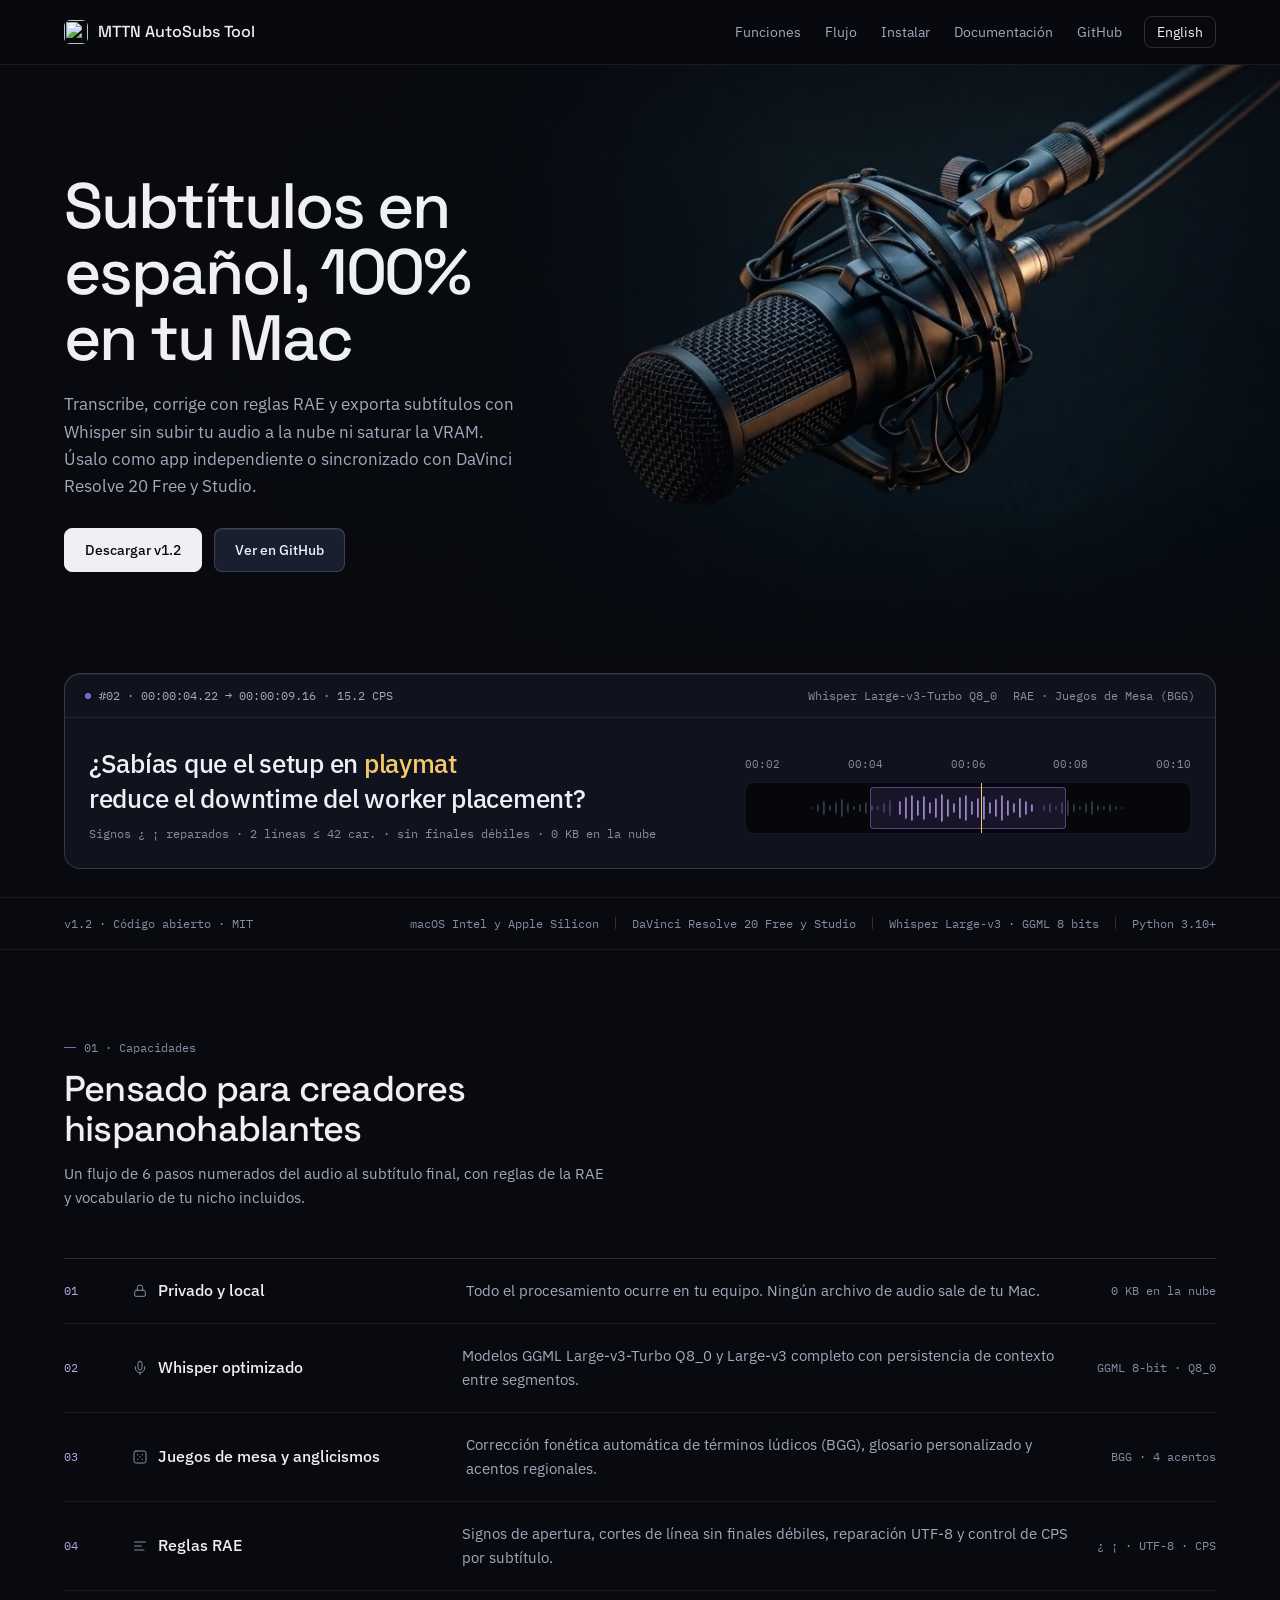
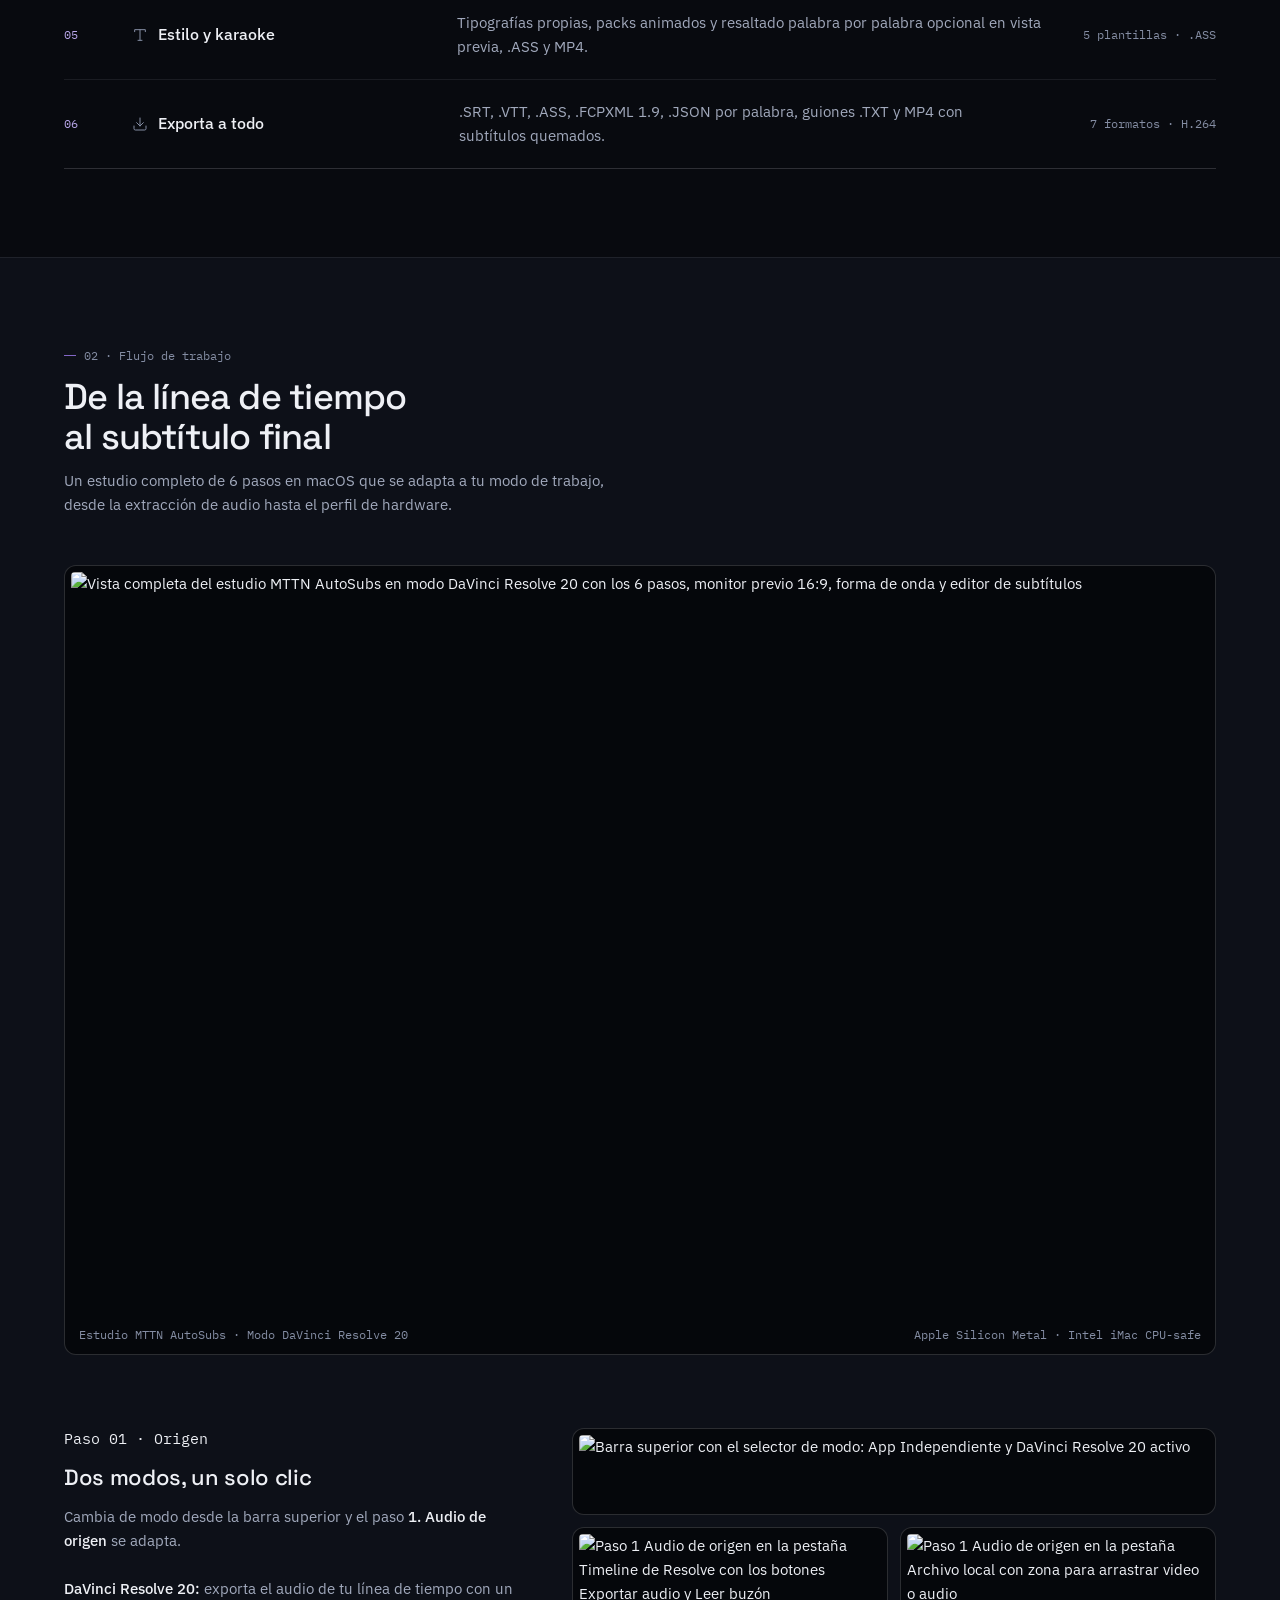
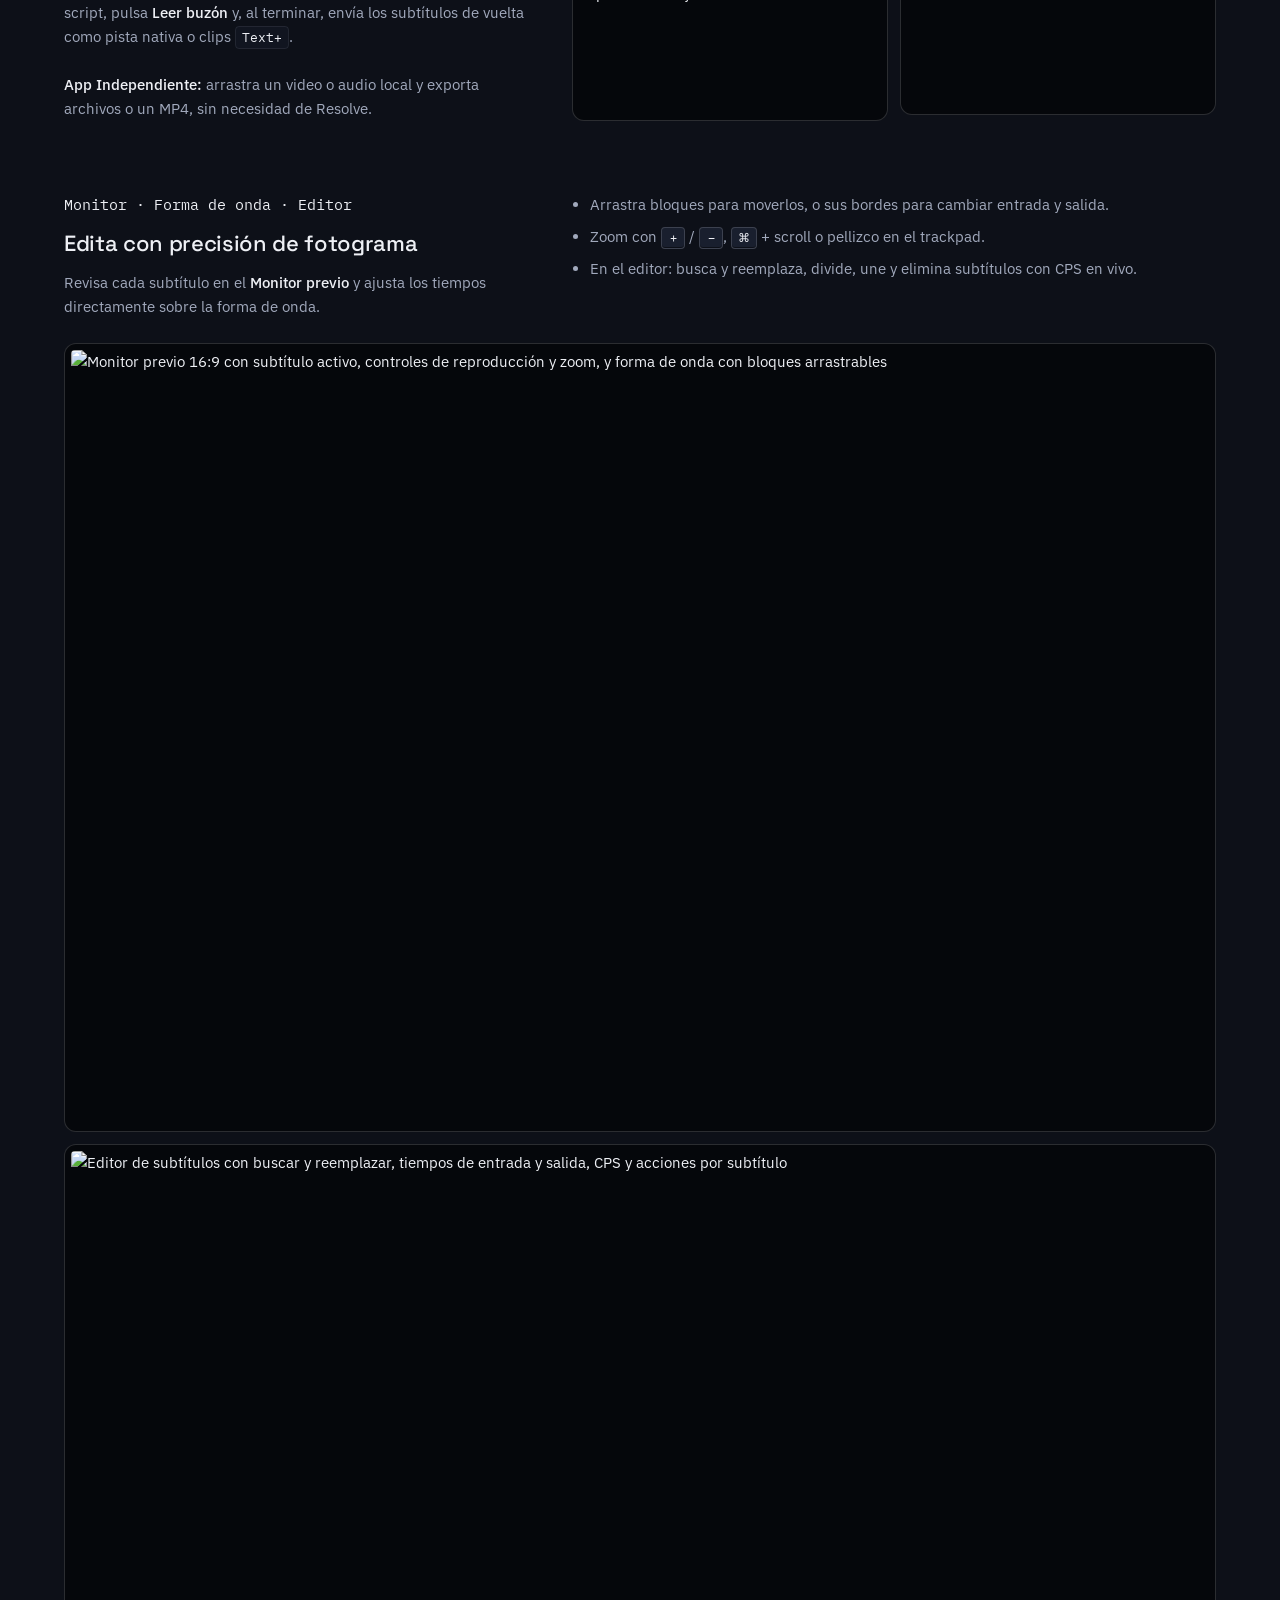
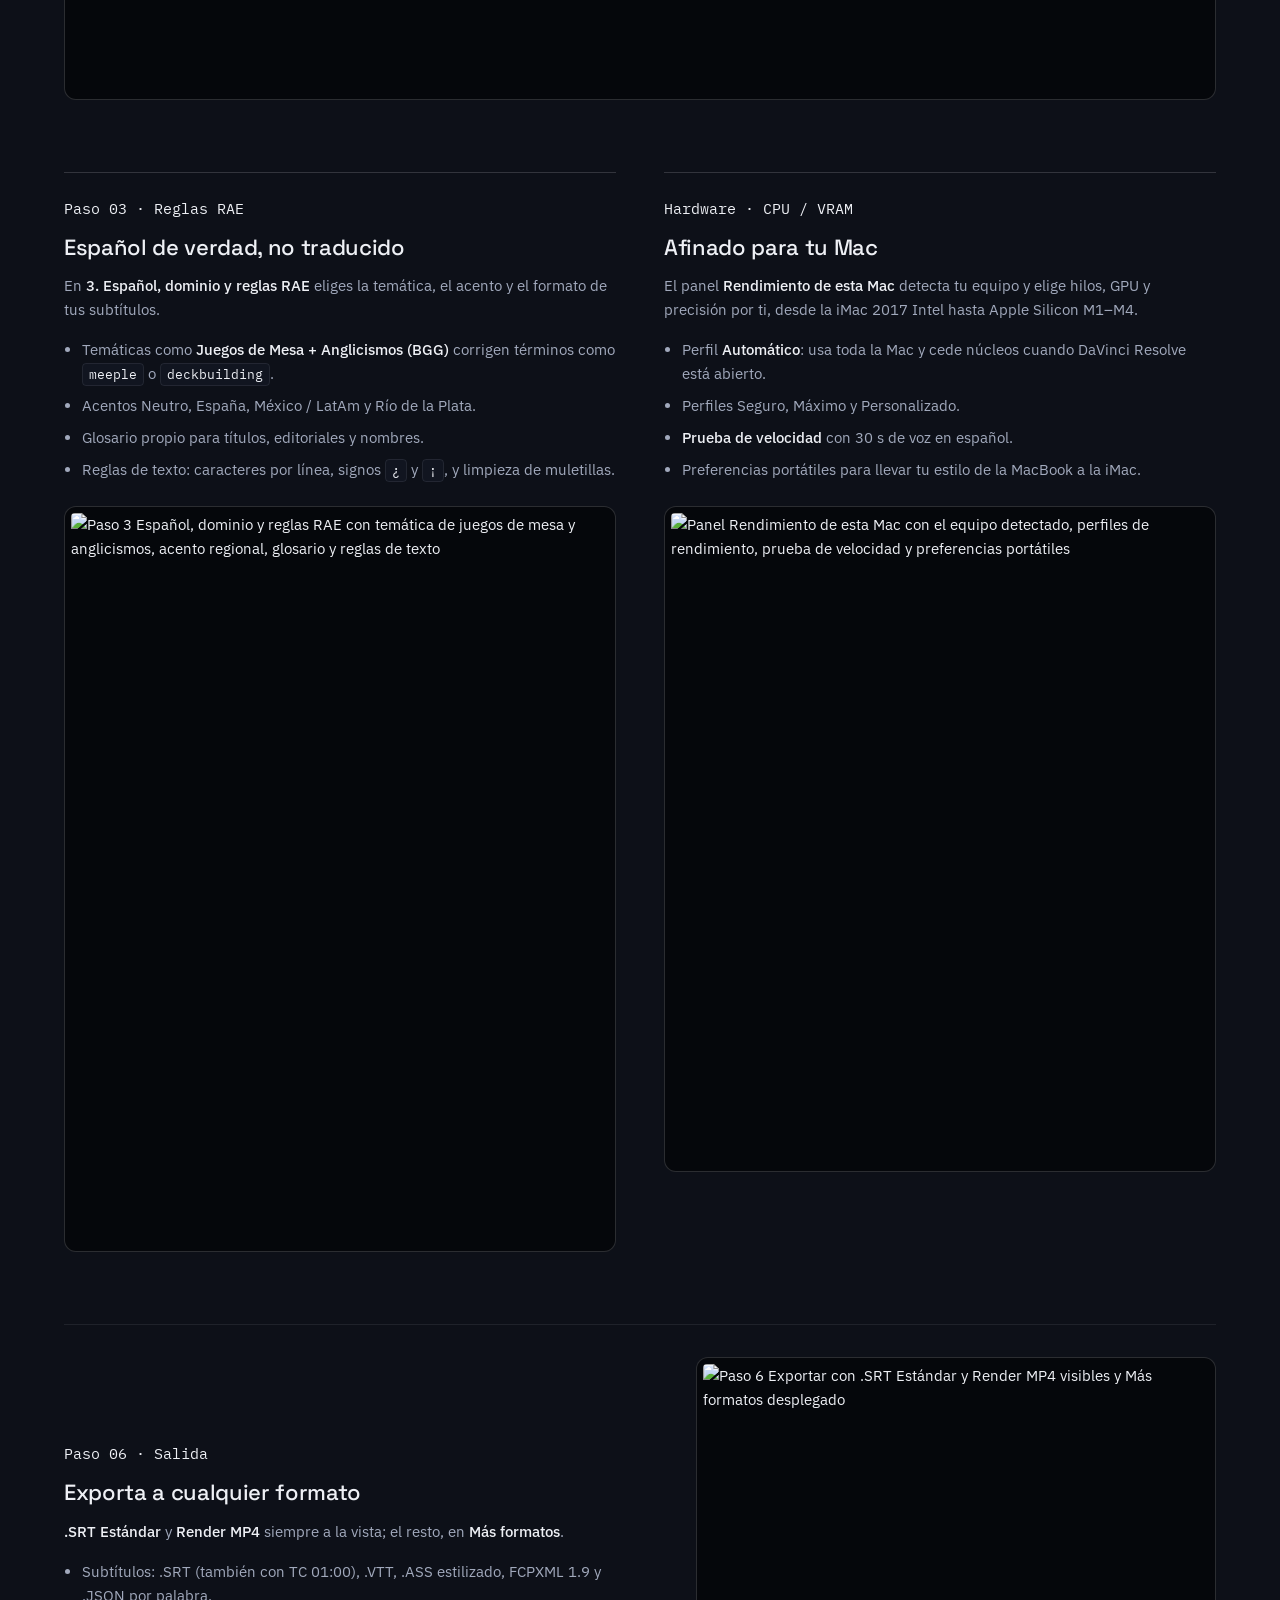
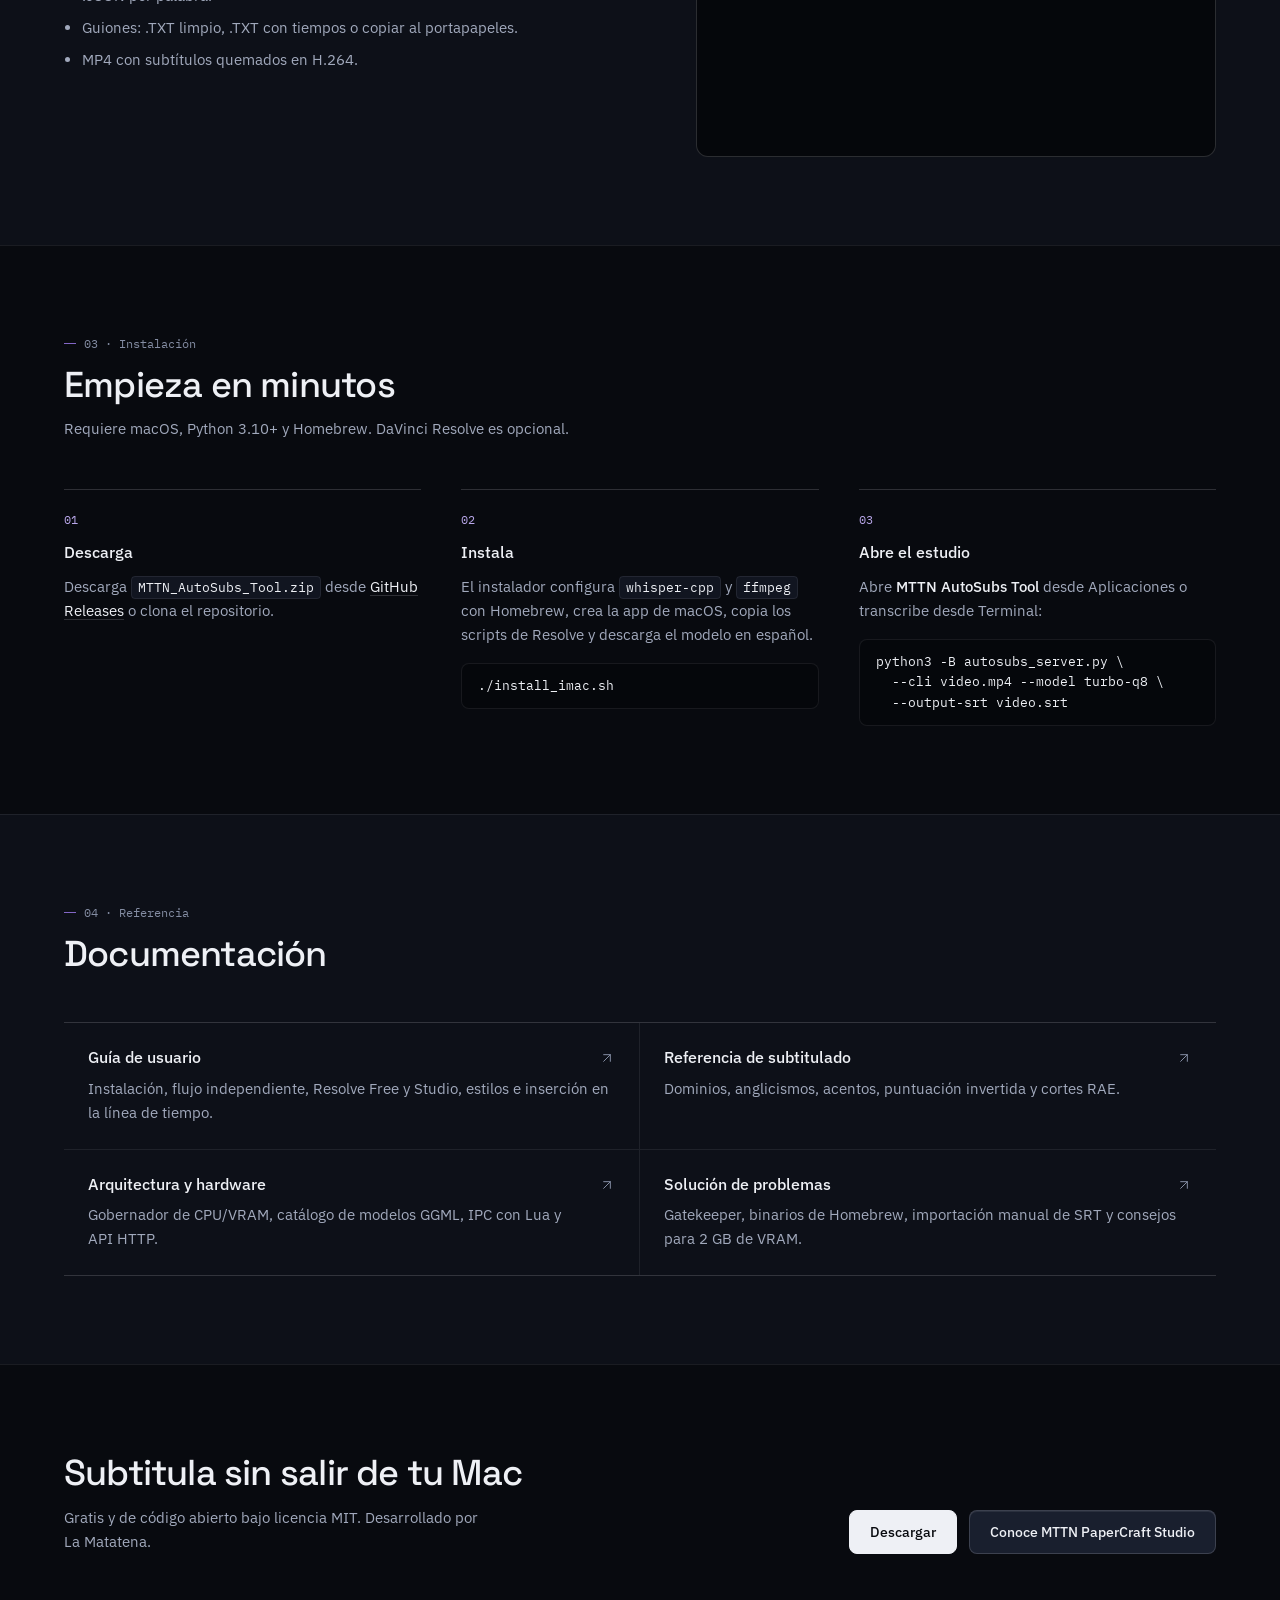
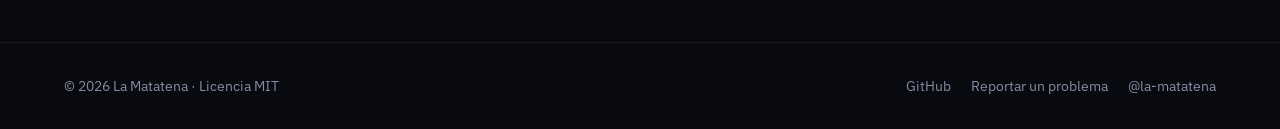
==== commit 254225b9: "feat(site): add studio scene hero and UI unslop guide" ====
--- a/site/index.html
+++ b/site/index.html
@@ -6,17 +6,17 @@
   <meta name="color-scheme" content="dark">
   <title>MTTN AutoSubs Tool · Subtítulos en español 100% locales para macOS y DaVinci Resolve</title>
   <meta name="description" content="Genera subtítulos precisos en español de forma 100% local en macOS con Whisper, como app independiente o sincronizados con DaVinci Resolve 20 Free y Studio.">
-  <meta name="theme-color" content="#141415">
+  <meta name="theme-color" content="#080a0f">
   <link rel="icon" href="icon.svg" type="image/svg+xml">
   <link rel="alternate" hreflang="es" href="https://la-matatena.github.io/mttn-autosubs-tool/">
   <link rel="alternate" hreflang="en" href="https://la-matatena.github.io/mttn-autosubs-tool/en/">
   <meta property="og:title" content="MTTN AutoSubs Tool">
   <meta property="og:description" content="Subtítulos en español 100% locales para macOS y DaVinci Resolve 20.">
-  <meta property="og:image" content="https://la-matatena.github.io/mttn-autosubs-tool/images/autosubs-es-overview.png">
+  <meta property="og:image" content="https://la-matatena.github.io/mttn-autosubs-tool/images/hero-mic.webp">
   <meta property="og:type" content="website">
   <link rel="preconnect" href="https://fonts.googleapis.com">
   <link rel="preconnect" href="https://fonts.gstatic.com" crossorigin>
-  <link rel="stylesheet" href="https://fonts.googleapis.com/css2?family=IBM+Plex+Mono:wght@400;500&family=IBM+Plex+Sans:wght@400;500;600&display=swap">
+  <link rel="stylesheet" href="https://fonts.googleapis.com/css2?family=IBM+Plex+Mono:wght@400;500&family=IBM+Plex+Sans:wght@400;500&family=Space+Grotesk:wght@400;500&display=swap">
   <link rel="stylesheet" href="styles.css">
 </head>
 <body>
@@ -49,36 +49,71 @@
 
   <main id="main">
     <section class="hero">
-      <div class="wrap">
-        <div class="hero-head">
-          <div class="hero-copy">
+      <div class="hero-scene">
+        <div class="hero-media">
+          <img src="images/hero-mic.webp" width="1376" height="768" fetchpriority="high"
+               alt="Micrófono de condensador de estudio negro mate en brazo articulado bajo iluminación cinematográfica sobre fondo azul medianoche">
+        </div>
+        <div class="wrap">
+          <div class="hero-content">
             <h1>Subtítulos en español, 100% en tu Mac</h1>
-          </div>
-          <div class="hero-aside">
-            <p class="lead">Transcribe, corrige con reglas RAE y exporta subtítulos con Whisper sin subir tu audio a la nube ni saturar la VRAM. Funciona como app independiente o sincronizado con DaVinci Resolve 20 Free y Studio.</p>
+            <p class="lead">Transcribe, corrige con reglas RAE y exporta subtítulos con Whisper sin subir tu audio a la nube ni saturar la VRAM. Úsalo como app independiente o sincronizado con DaVinci Resolve 20 Free y Studio.</p>
             <div class="actions">
               <a class="btn primary" href="https://github.com/la-matatena/mttn-autosubs-tool/releases/latest">Descargar v1.2</a>
               <a class="btn" href="https://github.com/la-matatena/mttn-autosubs-tool">Ver en GitHub</a>
             </div>
           </div>
         </div>
-
-        <div class="studio-frame">
-          <div class="studio-bar">
-            <span class="studio-status">
-              <span class="status-dot" aria-hidden="true"></span>
-              <span>TC 00:01:20 · 14.0 CPS · Whisper Large-v3-Turbo Q8_0</span>
+      </div>
+
+      <div class="wrap cue-stage">
+        <div class="cue-card" aria-label="Ejemplo real de subtítulo generado con reglas RAE y glosario BGG">
+          <div class="cue-meta">
+            <span class="cue-tc">
+              <span class="cue-dot" aria-hidden="true"></span>
+              <span>#02 · 00:00:04.22 → 00:00:09.16 · 15.2 CPS</span>
             </span>
-            <ul class="studio-specs" aria-label="Compatibilidad">
-              <li>macOS Intel y Apple Silicon</li>
-              <li>DaVinci Resolve 20 Free y Studio</li>
-              <li>Python 3.10+ · MIT</li>
-            </ul>
-          </div>
-          <figure class="studio-screen">
-            <img src="images/autosubs-es-overview.png" width="1440" height="940" fetchpriority="high"
-                 alt="Estudio MTTN AutoSubs en modo DaVinci Resolve 20 con el modelo Large-v3-Turbo Q8_0, monitor previo 16:9 con karaoke, forma de onda y editor de subtítulos en español">
-          </figure>
+            <span class="cue-tags">
+              <span>Whisper Large-v3-Turbo Q8_0</span>
+              <span>RAE · Juegos de Mesa (BGG)</span>
+            </span>
+          </div>
+          <div class="cue-body">
+            <div>
+              <p class="cue-line">¿Sabías que el setup en <span class="cue-karaoke">playmat</span><br>reduce el downtime del worker placement?</p>
+              <p class="cue-note">Signos ¿ ¡ reparados · 2 líneas ≤ 42 car. · sin finales débiles · 0 KB en la nube</p>
+            </div>
+            <div class="cue-timeline" aria-hidden="true">
+              <div class="cue-ruler">
+                <span>00:02</span>
+                <span>00:04</span>
+                <span>00:06</span>
+                <span>00:08</span>
+                <span>00:10</span>
+              </div>
+              <div class="cue-wave-box">
+                <svg class="cue-wave-svg" viewBox="0 0 320 32" fill="none" stroke="currentColor" stroke-width="1.5" stroke-linecap="round">
+                  <path stroke="#3b4357" d="M4 16v0M10 13v6M16 10v12M22 14v4M28 11v10M34 8v16M40 12v8M46 15v2M52 13v6M58 11v10M64 14v4M70 15v2M76 12v8M82 9v14"/>
+                  <path stroke="#b9a7ea" d="M92 10v12M98 6v20M104 4v24M110 9v14M116 5v22M122 11v10M128 7v18M134 3v26M140 8v16M146 12v8M152 6v20M158 4v24M164 10v12M170 7v18M176 5v22M182 11v10M188 8v16M194 4v24M200 9v14M206 12v8M212 7v18M218 10v12M224 13v6"/>
+                  <path stroke="#3b4357" d="M236 14v4M242 12v8M248 15v2M254 11v10M260 9v14M266 13v6M272 15v2M278 12v8M284 10v12M290 14v4M296 15v2M302 13v6M308 15v2M314 16v0"/>
+                </svg>
+                <span class="cue-active-span"></span>
+                <span class="cue-playhead"></span>
+              </div>
+            </div>
+          </div>
+        </div>
+      </div>
+
+      <div class="hero-rail">
+        <div class="wrap hero-rail-inner">
+          <span>v1.2 · Código abierto · MIT</span>
+          <ul class="rail-list" aria-label="Compatibilidad">
+            <li>macOS Intel y Apple Silicon</li>
+            <li>DaVinci Resolve 20 Free y Studio</li>
+            <li>Whisper Large-v3 · GGML 8 bits</li>
+            <li>Python 3.10+</li>
+          </ul>
         </div>
       </div>
     </section>
@@ -91,37 +126,38 @@
           <p>Un flujo de 6 pasos numerados del audio al subtítulo final, con reglas de la RAE y vocabulario de tu nicho incluidos.</p>
         </div>
 
-        <div class="cap-lead">
-          <article class="cap-card">
-            <div class="cap-meta">
-              <svg class="cap-icon" viewBox="0 0 24 24" fill="none" stroke="currentColor" stroke-width="1.5" stroke-linecap="round" stroke-linejoin="round" aria-hidden="true">
+        <div class="spec-ledger">
+          <article class="spec-row">
+            <span class="spec-num">01</span>
+            <div class="spec-title">
+              <svg class="line-icon" viewBox="0 0 24 24" fill="none" stroke="currentColor" stroke-width="1.5" stroke-linecap="round" stroke-linejoin="round" aria-hidden="true">
                 <rect x="4" y="11" width="16" height="9" rx="2"/>
                 <path d="M8 11V7a4 4 0 0 1 8 0v4"/>
               </svg>
-              <span class="cap-tag">0 KB en la nube</span>
-            </div>
-            <h3>Privado y local</h3>
-            <p>Todo el procesamiento ocurre en tu equipo con biblioteca estándar de Python y binarios locales de Whisper y FFmpeg. Ningún archivo de audio sale de tu Mac.</p>
-          </article>
-
-          <article class="cap-card">
-            <div class="cap-meta">
-              <svg class="cap-icon" viewBox="0 0 24 24" fill="none" stroke="currentColor" stroke-width="1.5" stroke-linecap="round" stroke-linejoin="round" aria-hidden="true">
+              <h3>Privado y local</h3>
+            </div>
+            <p>Todo el procesamiento ocurre en tu equipo. Ningún archivo de audio sale de tu Mac.</p>
+            <span class="spec-meta">0 KB en la nube</span>
+          </article>
+
+          <article class="spec-row">
+            <span class="spec-num">02</span>
+            <div class="spec-title">
+              <svg class="line-icon" viewBox="0 0 24 24" fill="none" stroke="currentColor" stroke-width="1.5" stroke-linecap="round" stroke-linejoin="round" aria-hidden="true">
                 <path d="M12 2a3 3 0 0 0-3 3v7a3 3 0 0 0 6 0V5a3 3 0 0 0-3-3Z"/>
                 <path d="M19 10v2a7 7 0 0 1-14 0v-2"/>
                 <line x1="12" y1="19" x2="12" y2="22"/>
               </svg>
-              <span class="cap-tag">GGML 8-bit · Q8_0</span>
-            </div>
-            <h3>Whisper optimizado</h3>
+              <h3>Whisper optimizado</h3>
+            </div>
             <p>Modelos GGML Large-v3-Turbo Q8_0 y Large-v3 completo con persistencia de contexto entre segmentos.</p>
-          </article>
-        </div>
-
-        <div class="cap-matrix">
-          <article class="cap-cell">
-            <div class="cap-cell-head">
-              <svg class="cap-icon" viewBox="0 0 24 24" fill="none" stroke="currentColor" stroke-width="1.5" stroke-linecap="round" stroke-linejoin="round" aria-hidden="true">
+            <span class="spec-meta">GGML 8-bit · Q8_0</span>
+          </article>
+
+          <article class="spec-row">
+            <span class="spec-num">03</span>
+            <div class="spec-title">
+              <svg class="line-icon" viewBox="0 0 24 24" fill="none" stroke="currentColor" stroke-width="1.5" stroke-linecap="round" stroke-linejoin="round" aria-hidden="true">
                 <rect x="3" y="3" width="18" height="18" rx="3"/>
                 <circle cx="8.5" cy="8.5" r="1" fill="currentColor" stroke="none"/>
                 <circle cx="15.5" cy="8.5" r="1" fill="currentColor" stroke="none"/>
@@ -132,31 +168,37 @@
               <h3>Juegos de mesa y anglicismos</h3>
             </div>
             <p>Corrección fonética automática de términos lúdicos (BGG), glosario personalizado y acentos regionales.</p>
-          </article>
-
-          <article class="cap-cell">
-            <div class="cap-cell-head">
-              <svg class="cap-icon" viewBox="0 0 24 24" fill="none" stroke="currentColor" stroke-width="1.5" stroke-linecap="round" stroke-linejoin="round" aria-hidden="true">
+            <span class="spec-meta">BGG · 4 acentos</span>
+          </article>
+
+          <article class="spec-row">
+            <span class="spec-num">04</span>
+            <div class="spec-title">
+              <svg class="line-icon" viewBox="0 0 24 24" fill="none" stroke="currentColor" stroke-width="1.5" stroke-linecap="round" stroke-linejoin="round" aria-hidden="true">
                 <path d="M4 6h16M4 12h10M4 18h14"/>
               </svg>
               <h3>Reglas RAE</h3>
             </div>
             <p>Signos de apertura, cortes de línea sin finales débiles, reparación UTF-8 y control de CPS por subtítulo.</p>
-          </article>
-
-          <article class="cap-cell">
-            <div class="cap-cell-head">
-              <svg class="cap-icon" viewBox="0 0 24 24" fill="none" stroke="currentColor" stroke-width="1.5" stroke-linecap="round" stroke-linejoin="round" aria-hidden="true">
+            <span class="spec-meta">¿ ¡ · UTF-8 · CPS</span>
+          </article>
+
+          <article class="spec-row">
+            <span class="spec-num">05</span>
+            <div class="spec-title">
+              <svg class="line-icon" viewBox="0 0 24 24" fill="none" stroke="currentColor" stroke-width="1.5" stroke-linecap="round" stroke-linejoin="round" aria-hidden="true">
                 <path d="M4 7V4h16v3M9 20h6M12 4v16"/>
               </svg>
               <h3>Estilo y karaoke</h3>
             </div>
             <p>Tipografías propias, packs animados y resaltado palabra por palabra opcional en vista previa, .ASS y MP4.</p>
-          </article>
-
-          <article class="cap-cell">
-            <div class="cap-cell-head">
-              <svg class="cap-icon" viewBox="0 0 24 24" fill="none" stroke="currentColor" stroke-width="1.5" stroke-linecap="round" stroke-linejoin="round" aria-hidden="true">
+            <span class="spec-meta">5 plantillas · .ASS</span>
+          </article>
+
+          <article class="spec-row">
+            <span class="spec-num">06</span>
+            <div class="spec-title">
+              <svg class="line-icon" viewBox="0 0 24 24" fill="none" stroke="currentColor" stroke-width="1.5" stroke-linecap="round" stroke-linejoin="round" aria-hidden="true">
                 <path d="M21 15v4a2 2 0 0 1-2 2H5a2 2 0 0 1-2-2v-4"/>
                 <polyline points="7 10 12 15 17 10"/>
                 <line x1="12" y1="15" x2="12" y2="3"/>
@@ -164,6 +206,7 @@
               <h3>Exporta a todo</h3>
             </div>
             <p>.SRT, .VTT, .ASS, .FCPXML 1.9, .JSON por palabra, guiones .TXT y MP4 con subtítulos quemados.</p>
+            <span class="spec-meta">7 formatos · H.264</span>
           </article>
         </div>
       </div>
@@ -174,10 +217,19 @@
         <div class="section-head">
           <span class="section-index">02 · Flujo de trabajo</span>
           <h2>De la línea de tiempo al subtítulo final</h2>
-          <p>Cada paso se adapta a tu modo de trabajo, desde la extracción de audio hasta el perfil de hardware de tu Mac.</p>
+          <p>Un estudio completo de 6 pasos en macOS que se adapta a tu modo de trabajo, desde la extracción de audio hasta el perfil de hardware.</p>
         </div>
 
         <div class="workflow-stack">
+          <figure class="shot">
+            <img src="images/autosubs-es-overview.png" width="1440" height="940" loading="lazy"
+                 alt="Vista completa del estudio MTTN AutoSubs en modo DaVinci Resolve 20 con los 6 pasos, monitor previo 16:9, forma de onda y editor de subtítulos">
+            <figcaption class="shot-caption">
+              <span>Estudio MTTN AutoSubs · Modo DaVinci Resolve 20</span>
+              <span>Apple Silicon Metal · Intel iMac CPU-safe</span>
+            </figcaption>
+          </figure>
+
           <div class="workflow-split">
             <div class="workflow-copy">
               <span class="tc">Paso 01 · Origen</span>
@@ -230,7 +282,7 @@
           </div>
 
           <div class="portrait-duo">
-            <article class="portrait-panel">
+            <article class="portrait-col">
               <div class="workflow-copy">
                 <span class="tc">Paso 03 · Reglas RAE</span>
                 <h3>Español de verdad, no traducido</h3>
@@ -248,7 +300,7 @@
               </figure>
             </article>
 
-            <article class="portrait-panel">
+            <article class="portrait-col">
               <div class="workflow-copy">
                 <span class="tc">Hardware · CPU / VRAM</span>
                 <h3>Afinado para tu Mac</h3>
--- a/site/styles.css
+++ b/site/styles.css
@@ -1,33 +1,35 @@
 /* MTTN AutoSubs Tool landing page styles.
- * Neutral graphite studio palette with La Matatena purple (#8367c7 / #6a4fb3)
- * reserved for the primary action and active broadcast markers. */
+ * Midnight cinema ink palette (#080a0f) paired with real studio microphone
+ * photography, crisp off-white typography, tungsten subtitle highlight, and
+ * La Matatena purple (#8367c7) reserved for active cue/brand markers. */
 
 :root {
   color-scheme: dark;
 
-  /* Neutral graphite ramp */
-  --bg-deep: #0f0f10;
-  --bg: #141415;
-  --surface-alt: #18181a;
-  --surface: #19191b;
-  --surface-raised: #232325;
-  --border: rgba(237, 237, 237, 0.08);
-  --border-strong: rgba(237, 237, 237, 0.16);
-  --highlight-top: inset 0 1px 0 rgba(255, 255, 255, 0.08);
+  /* Midnight cinema ink ramp (matched to hero-mic.webp) */
+  --bg-deep: #05070b;
+  --bg: #080a0f;
+  --surface-alt: #0d1018;
+  --surface: #111520;
+  --surface-raised: #191f2e;
+  --border: rgba(238, 240, 245, 0.08);
+  --border-strong: rgba(238, 240, 245, 0.16);
+  --highlight-top: inset 0 1px 0 rgba(238, 240, 245, 0.08);
 
   /* Text roles */
-  --text: #ededed;
-  --text-secondary: #a1a1a6;
-  --muted: #8e8e94;
-
-  /* La Matatena brand accent (used sparingly) */
+  --text: #eef0f5;
+  --text-secondary: #a1a9bc;
+  --muted: #848da3;
+
+  /* Brand & cinema subtitle accents (restrained) */
   --accent: #8367c7;
-  --accent-fill: #6a4fb3;
-  --accent-fill-hover: #583da0;
-  --accent-ink: #c6b6f0;
-  --ok: #4cc38a;
+  --accent-ink: #b9a7ea;
+  --subtitle-gold: #f3c969;
 
   /* Type */
+  --font-display:
+    "Space Grotesk", -apple-system, BlinkMacSystemFont, "SF Pro Display", "Helvetica Neue", Arial,
+    sans-serif;
   --font-sans:
     "IBM Plex Sans", -apple-system, BlinkMacSystemFont, "SF Pro Text", "Helvetica Neue", Arial,
     sans-serif;
@@ -96,42 +98,45 @@
 }
 
 :focus-visible {
-  outline: 2px solid var(--accent);
+  outline: 2px solid var(--accent-ink);
   outline-offset: 3px;
   border-radius: var(--r-sm);
 }
 
 ::selection {
-  background: var(--accent-fill);
+  background: var(--accent);
   color: #fff;
 }
 
 h1,
-h2,
+h2 {
+  font-family: var(--font-display);
+  font-weight: 500;
+  color: var(--text);
+  margin: 0;
+  text-wrap: balance;
+}
+
+h1 {
+  font-size: clamp(2.5rem, 5.2vw, 4rem);
+  line-height: 1.03;
+  letter-spacing: -0.032em;
+}
+
+h2 {
+  font-size: clamp(1.75rem, 3vw, 2.25rem);
+  line-height: 1.12;
+  letter-spacing: -0.022em;
+}
+
 h3 {
   font-family: var(--font-sans);
+  font-size: 1rem;
   font-weight: 500;
-  color: var(--text);
-  margin: 0;
-  text-wrap: balance;
-}
-
-h1 {
-  font-size: clamp(2.25rem, 5vw, 3.75rem);
-  line-height: 1.05;
-  letter-spacing: -0.028em;
-}
-
-h2 {
-  font-size: clamp(1.625rem, 3vw, 2.125rem);
-  line-height: 1.15;
-  letter-spacing: -0.018em;
-}
-
-h3 {
-  font-size: 1rem;
   line-height: 1.35;
   letter-spacing: 0;
+  color: var(--text);
+  margin: 0;
 }
 
 p {
@@ -161,7 +166,7 @@
 code {
   font-size: 0.85em;
   color: var(--text);
-  background: var(--bg-deep);
+  background: var(--surface);
   border: 1px solid var(--border);
   border-radius: var(--r-sm);
   padding: 2px 6px;
@@ -180,7 +185,7 @@
   background: var(--surface-raised);
   border: 1px solid var(--border-strong);
   border-radius: var(--r-sm);
-  box-shadow: inset 0 -1px 0 rgba(0, 0, 0, 0.45);
+  box-shadow: inset 0 -1px 0 rgba(0, 0, 0, 0.5);
   vertical-align: middle;
 }
 
@@ -224,8 +229,8 @@
   inset-inline-start: 16px;
   inset-block-start: 16px;
   z-index: 40;
-  background: var(--accent-fill);
-  color: #fff;
+  background: var(--text);
+  color: var(--bg);
   padding: 8px 16px;
   border-radius: var(--r-control);
   text-decoration: none;
@@ -236,7 +241,7 @@
   position: sticky;
   inset-block-start: 0;
   z-index: 20;
-  background: color-mix(in srgb, var(--bg) 90%, transparent);
+  background: color-mix(in srgb, var(--bg) 88%, transparent);
   backdrop-filter: blur(12px);
   border-bottom: 1px solid var(--border);
 }
@@ -260,6 +265,7 @@
   gap: 10px;
   color: var(--text);
   text-decoration: none;
+  font-family: var(--font-display);
   font-size: 1rem;
   font-weight: 500;
   line-height: 1;
@@ -298,7 +304,7 @@
 }
 
 .menu-button:hover {
-  border-color: rgba(237, 237, 237, 0.28);
+  border-color: rgba(238, 240, 245, 0.28);
 }
 
 .menu-button:active {
@@ -332,7 +338,7 @@
 }
 
 .site-menu::backdrop {
-  background: rgba(0, 0, 0, 0.45);
+  background: rgba(0, 0, 0, 0.55);
 }
 
 @supports not selector(:popover-open) {
@@ -412,7 +418,7 @@
   transition: none !important;
 }
 
-/* Buttons */
+/* Buttons: crisp off-white primary so the hero stays quiet and editorial */
 .btn {
   display: inline-flex;
   align-items: center;
@@ -436,8 +442,8 @@
 
 .btn:hover {
   color: #fff;
-  background: #2b2b2e;
-  border-color: rgba(237, 237, 237, 0.28);
+  background: #22293c;
+  border-color: rgba(238, 240, 245, 0.28);
 }
 
 .btn:active {
@@ -445,21 +451,16 @@
 }
 
 .btn.primary {
-  background: var(--accent-fill);
-  border-color: var(--accent);
-  color: #fff;
+  background: var(--text);
+  border-color: var(--text);
+  color: var(--bg);
+  box-shadow: none;
 }
 
 .btn.primary:hover {
-  background: var(--accent-fill-hover);
-  border-color: var(--accent-ink);
-  color: #fff;
-}
-
-.btn svg {
-  width: 16px;
-  height: 16px;
-  flex-shrink: 0;
+  background: #ffffff;
+  border-color: #ffffff;
+  color: var(--bg-deep);
 }
 
 .actions {
@@ -469,77 +470,115 @@
   margin-top: 28px;
 }
 
-/* Hero */
+/* Scene hero: studio condenser microphone photo + live cinema subtitle specimen */
 .hero {
-  padding: 64px 0 0;
-}
-
-.hero-head {
-  display: grid;
-  gap: 24px 48px;
-  align-items: end;
-}
-
-@media (min-width: 900px) {
-  .hero-head {
-    grid-template-columns: minmax(0, 7fr) minmax(0, 5fr);
-  }
-}
-
-.hero-copy h1 {
-  max-width: 16ch;
-}
-
-.hero-aside {
-  display: grid;
-  gap: 20px;
-  align-content: end;
+  position: relative;
+  overflow: clip;
+  padding: 0;
+  border-top: 0;
+  background: var(--bg);
+}
+
+.hero-scene {
+  position: relative;
+  min-height: min(600px, calc(100svh - 180px));
+  display: grid;
+  align-items: center;
+  padding: 64px 0 48px;
+}
+
+.hero-media {
+  position: absolute;
+  inset: 0;
+  pointer-events: none;
+  overflow: hidden;
+}
+
+.hero-media img {
+  width: 100%;
+  height: 100%;
+  object-fit: cover;
+  object-position: 74% 46%;
+}
+
+/* Seamless blends into #080a0f on left, bottom, and top edges */
+.hero-media::after {
+  content: "";
+  position: absolute;
+  inset: 0;
+  background:
+    linear-gradient(
+      90deg,
+      var(--bg) 0%,
+      color-mix(in srgb, var(--bg) 92%, transparent) 38%,
+      color-mix(in srgb, var(--bg) 18%, transparent) 62%,
+      transparent 82%,
+      color-mix(in srgb, var(--bg) 45%, transparent) 100%
+    ),
+    linear-gradient(
+      180deg,
+      color-mix(in srgb, var(--bg) 40%, transparent) 0%,
+      transparent 16%,
+      transparent 72%,
+      var(--bg) 100%
+    );
+}
+
+.hero-content {
+  position: relative;
+  z-index: 1;
+  max-width: 540px;
+}
+
+.hero-content h1 {
+  max-width: 14ch;
 }
 
 .lead {
+  margin-top: 20px;
   font-size: 1.0625rem;
-  line-height: 1.58;
+  line-height: 1.6;
   color: var(--text-secondary);
-  max-width: 48ch;
-}
-
-.hero-aside .actions {
-  margin-top: 4px;
-}
-
-/* Broadcast window frame around the real studio screenshot */
-.studio-frame {
-  margin-top: 48px;
-  background: var(--surface);
+  max-width: 46ch;
+}
+
+/* Coded product specimen rising from the hero floor: live Spanish subtitle + waveform */
+.cue-stage {
+  position: relative;
+  z-index: 1;
+  margin-top: 8px;
+}
+
+.cue-card {
+  background: color-mix(in srgb, var(--surface) 88%, var(--bg-deep));
   border: 1px solid var(--border-strong);
-  border-bottom: 0;
-  border-radius: var(--r-frame) var(--r-frame) 0 0;
-  padding: 8px 8px 0;
+  border-radius: var(--r-frame);
+  overflow: hidden;
   box-shadow: var(--highlight-top);
 }
 
-.studio-bar {
+.cue-meta {
   display: flex;
   flex-wrap: wrap;
   align-items: center;
   justify-content: space-between;
   gap: 8px 20px;
-  padding: 8px 12px 12px;
+  padding: 12px 20px;
+  border-bottom: 1px solid var(--border);
   font-family: var(--font-mono);
   font-size: 0.75rem;
-  line-height: 1.3;
   color: var(--muted);
   font-variant-numeric: tabular-nums;
 }
 
-.studio-status {
+.cue-tc {
   display: inline-flex;
   align-items: center;
   gap: 8px;
   color: var(--text-secondary);
 }
 
-.status-dot {
+.cue-dot {
   width: 6px;
   height: 6px;
   border-radius: 50%;
@@ -547,43 +586,178 @@
   flex-shrink: 0;
 }
 
-.studio-specs {
+.cue-tags {
   display: flex;
   flex-wrap: wrap;
   gap: 8px 16px;
+}
+
+.cue-body {
+  display: grid;
+  gap: 24px 32px;
+  padding: 28px 24px 24px;
+  align-items: center;
+}
+
+@media (min-width: 860px) {
+  .cue-body {
+    grid-template-columns: 7fr 5fr;
+  }
+}
+
+.cue-line {
+  font-family: var(--font-sans);
+  font-size: clamp(1.25rem, 2.3vw, 1.625rem);
+  font-weight: 500;
+  line-height: 1.35;
+  letter-spacing: -0.01em;
+  color: var(--text);
+  margin: 0;
+}
+
+.cue-karaoke {
+  color: var(--subtitle-gold);
+}
+
+.cue-note {
+  margin-top: 8px;
+  font-family: var(--font-mono);
+  font-size: 0.75rem;
+  color: var(--muted);
+  font-variant-numeric: tabular-nums;
+}
+
+.cue-timeline {
+  display: grid;
+  gap: 8px;
+}
+
+.cue-ruler {
+  display: flex;
+  justify-content: space-between;
+  font-family: var(--font-mono);
+  font-size: 0.6875rem;
+  color: var(--muted);
+  font-variant-numeric: tabular-nums;
+}
+
+.cue-wave-box {
+  position: relative;
+  height: 52px;
+  background: var(--bg-deep);
+  border: 1px solid var(--border);
+  border-radius: var(--r-control);
+  padding: 8px 12px;
+  display: flex;
+  align-items: center;
+  overflow: hidden;
+}
+
+.cue-wave-svg {
+  width: 100%;
+  height: 32px;
+  display: block;
+}
+
+.cue-active-span {
+  position: absolute;
+  inset-block: 4px;
+  inset-inline-start: 28%;
+  width: 44%;
+  background: color-mix(in srgb, var(--accent) 16%, transparent);
+  border: 1px solid color-mix(in srgb, var(--accent) 60%, transparent);
+  border-radius: var(--r-sm);
+  pointer-events: none;
+}
+
+.cue-playhead {
+  position: absolute;
+  inset-block: 0;
+  inset-inline-start: 53%;
+  width: 1px;
+  background: var(--subtitle-gold);
+  pointer-events: none;
+}
+
+/* Quiet compatibility spec rail */
+.hero-rail {
+  margin-top: 28px;
+  border-top: 1px solid var(--border);
+  padding: 16px 0;
+}
+
+.hero-rail-inner {
+  display: flex;
+  flex-wrap: wrap;
+  align-items: center;
+  justify-content: space-between;
+  gap: 8px 24px;
+  font-family: var(--font-mono);
+  font-size: 0.75rem;
+  color: var(--muted);
+  font-variant-numeric: tabular-nums;
+}
+
+.rail-list {
+  display: flex;
+  flex-wrap: wrap;
+  gap: 8px 16px;
+  list-style: none;
   margin: 0;
   padding: 0;
-  list-style: none;
-}
-
-.studio-specs li {
+}
+
+.rail-list li {
   display: inline-flex;
   align-items: center;
   gap: 16px;
 }
 
-.studio-specs li + li::before {
+.rail-list li + li::before {
   content: "";
   width: 1px;
   height: 12px;
   background: var(--border-strong);
 }
 
-.studio-screen {
-  border: 1px solid var(--border);
-  border-bottom: 0;
-  border-radius: var(--r-control) var(--r-control) 0 0;
-  overflow: hidden;
-  background: var(--bg-deep);
+@media (max-width: 860px) {
+  .hero-scene {
+    min-height: 0;
+    padding: 48px 0 28px;
+    gap: 28px;
+  }
+  .hero-media {
+    position: relative;
+    order: 2;
+    width: min(100% - 32px, var(--max));
+    margin-inline: auto;
+    aspect-ratio: 16 / 9;
+    border-radius: var(--r-card);
+    border: 1px solid var(--border);
+  }
+  .hero-media img {
+    object-position: 78% 50%;
+  }
+  .hero-media::after {
+    background: linear-gradient(
+      180deg,
+      transparent 65%,
+      color-mix(in srgb, var(--bg) 75%, transparent) 100%
+    );
+  }
+  .hero-content {
+    order: 1;
+    max-width: none;
+  }
 }
 
 @media (prefers-reduced-motion: no-preference) {
-  .hero-head,
-  .studio-frame {
+  .hero-content,
+  .cue-stage {
     animation: rise-in 420ms var(--ease) both;
   }
-  .studio-frame {
-    animation-delay: 70ms;
+  .cue-stage {
+    animation-delay: 80ms;
   }
 }
 
@@ -604,10 +778,6 @@
   border-top: 1px solid var(--border);
 }
 
-section.hero {
-  border-top: 0;
-}
-
 section.alt {
   background: var(--surface-alt);
 }
@@ -622,7 +792,6 @@
 .section-index {
   font-family: var(--font-mono);
   font-size: 0.75rem;
-  line-height: 1.3;
   color: var(--muted);
   font-variant-numeric: tabular-nums;
   display: inline-flex;
@@ -637,135 +806,95 @@
   background: var(--accent);
 }
 
-/* Capabilities: varied-rhythm architectural grid (2 lead blocks + 4 compact spec cells) */
-.cap-lead {
-  display: grid;
-  gap: 16px;
-  margin-bottom: 16px;
-}
-
-@media (min-width: 760px) {
-  .cap-lead {
-    grid-template-columns: 7fr 5fr;
-  }
-}
-
-.cap-card {
-  background: var(--surface);
-  border: 1px solid var(--border);
-  border-radius: var(--r-card);
-  padding: 24px;
-  display: grid;
-  gap: 12px;
-  align-content: start;
-}
-
-.cap-meta {
-  display: flex;
-  align-items: center;
-  justify-content: space-between;
-  gap: 12px;
+/* Capabilities: broadcast specification ledger (zero floating card soup) */
+.spec-ledger {
+  border-top: 1px solid var(--border-strong);
+  border-bottom: 1px solid var(--border-strong);
+}
+
+.spec-row {
+  display: grid;
+  gap: 12px 24px;
+  align-items: baseline;
+  padding: 20px 0;
+  border-bottom: 1px solid var(--border);
+}
+
+.spec-row:last-child {
+  border-bottom: 0;
+}
+
+@media (min-width: 820px) {
+  .spec-row {
+    grid-template-columns: 44px minmax(200px, 3fr) minmax(0, 6fr) auto;
+    align-items: center;
+  }
+}
+
+.spec-num {
+  font-family: var(--font-mono);
+  font-size: 0.75rem;
+  color: var(--accent-ink);
+  font-variant-numeric: tabular-nums;
+}
+
+.spec-title {
+  display: flex;
+  align-items: center;
+  gap: 10px;
+}
+
+.line-icon {
+  width: 16px;
+  height: 16px;
   color: var(--muted);
-}
-
-.cap-icon {
-  width: 18px;
-  height: 18px;
-  color: var(--text-secondary);
   flex-shrink: 0;
 }
 
-.cap-tag {
+.spec-meta {
   font-family: var(--font-mono);
   font-size: 0.75rem;
   color: var(--muted);
   font-variant-numeric: tabular-nums;
-}
-
-.cap-card h3 {
-  font-size: 1.125rem;
-}
-
-.cap-matrix {
-  display: grid;
-  border: 1px solid var(--border);
-  border-radius: var(--r-card);
-  background: var(--surface);
-  overflow: hidden;
-}
-
-@media (min-width: 760px) {
-  .cap-matrix {
-    grid-template-columns: repeat(2, 1fr);
-  }
-}
-
-@media (min-width: 1040px) {
-  .cap-matrix {
-    grid-template-columns: repeat(4, 1fr);
-  }
-}
-
-.cap-cell {
-  padding: 24px;
-  display: grid;
-  gap: 10px;
-  align-content: start;
-  border-bottom: 1px solid var(--border);
-}
-
-.cap-cell:last-child {
-  border-bottom: 0;
-}
-
-@media (min-width: 760px) {
-  .cap-cell {
-    border-inline-end: 1px solid var(--border);
-  }
-  .cap-cell:nth-child(2n) {
-    border-inline-end: 0;
-  }
-  .cap-cell:nth-last-child(-n + 2) {
-    border-bottom: 0;
-  }
-}
-
-@media (min-width: 1040px) {
-  .cap-cell {
-    border-bottom: 0;
-    border-inline-end: 1px solid var(--border);
-  }
-  .cap-cell:nth-child(2n) {
-    border-inline-end: 1px solid var(--border);
-  }
-  .cap-cell:last-child {
-    border-inline-end: 0;
-  }
-}
-
-.cap-cell-head {
-  display: flex;
-  align-items: center;
-  gap: 10px;
-}
-
-/* Workflow showcases sized to each screenshot's true aspect ratio */
+  white-space: nowrap;
+  text-align: end;
+}
+
+@media (max-width: 819px) {
+  .spec-meta {
+    text-align: start;
+  }
+}
+
+/* Workflow & real app screenshots */
 .workflow-stack {
   display: grid;
-  gap: 64px;
+  gap: 72px;
 }
 
 .shot {
   background: var(--bg-deep);
   border: 1px solid var(--border-strong);
   border-radius: var(--r-card);
-  padding: 8px;
+  padding: 6px;
   overflow: hidden;
 }
 
 .shot img {
   border-radius: var(--r-sm);
   width: 100%;
+}
+
+.shot-caption {
+  display: flex;
+  flex-wrap: wrap;
+  justify-content: space-between;
+  gap: 8px 16px;
+  padding: 10px 8px 4px;
+  font-family: var(--font-mono);
+  font-size: 0.75rem;
+  color: var(--muted);
+  font-variant-numeric: tabular-nums;
 }
 
 .workflow-split {
@@ -787,6 +916,12 @@
   align-content: start;
 }
 
+.workflow-copy h3 {
+  font-family: var(--font-display);
+  font-size: 1.375rem;
+  letter-spacing: -0.015em;
+}
+
 .workflow-copy ul {
   margin: 4px 0 0;
   padding-inline-start: 18px;
@@ -813,10 +948,9 @@
   }
 }
 
-/* Wide timeline & cue editor band */
 .workflow-wide {
   display: grid;
-  gap: 28px;
+  gap: 24px;
 }
 
 .workflow-wide-head {
@@ -839,41 +973,34 @@
   gap: 8px;
 }
 
-/* Portrait panels paired side by side so neither leaves empty vertical space */
+/* Portrait panels side by side with quiet top hairline (no bulky box-in-box) */
 .portrait-duo {
   display: grid;
-  gap: 24px;
+  gap: 40px;
   align-items: start;
 }
 
 @media (min-width: 860px) {
   .portrait-duo {
     grid-template-columns: 1fr 1fr;
-  }
-}
-
-.portrait-panel {
-  background: var(--surface);
-  border: 1px solid var(--border);
-  border-radius: var(--r-frame);
-  padding: 24px;
+    gap: 48px;
+  }
+}
+
+.portrait-col {
   display: grid;
   gap: 24px;
+  padding-top: 24px;
+  border-top: 1px solid var(--border-strong);
   align-content: start;
 }
 
-.portrait-panel .shot {
-  background: var(--bg-deep);
-  border-color: var(--border);
-  border-radius: var(--r-control);
-  padding: 4px;
-}
-
-/* Compact export split */
 .workflow-export {
   display: grid;
   gap: 32px;
   align-items: center;
+  padding-top: 32px;
+  border-top: 1px solid var(--border);
 }
 
 @media (min-width: 900px) {
@@ -895,10 +1022,10 @@
   }
 }
 
-/* Install steps */
+/* Install steps: open architectural columns with top hairline */
 .steps {
   display: grid;
-  gap: 16px;
+  gap: 32px;
   padding: 0;
   margin: 0;
   list-style: none;
@@ -907,14 +1034,13 @@
 @media (min-width: 860px) {
   .steps {
     grid-template-columns: repeat(3, 1fr);
+    gap: 40px;
   }
 }
 
 .steps > li {
-  background: var(--surface);
-  border: 1px solid var(--border);
-  border-radius: var(--r-card);
-  padding: 24px;
+  padding-top: 20px;
+  border-top: 1px solid var(--border-strong);
   display: grid;
   gap: 12px;
   align-content: start;
@@ -933,10 +1059,11 @@
   overflow-wrap: anywhere;
 }
 
-/* Docs: clean 2x2 grid for 4 items */
+/* Docs: clean 2x2 hairline index */
 .docs-grid {
   display: grid;
-  gap: 16px;
+  border-top: 1px solid var(--border-strong);
+  border-bottom: 1px solid var(--border-strong);
 }
 
 @media (min-width: 720px) {
@@ -949,20 +1076,32 @@
   display: grid;
   gap: 8px;
   align-content: start;
-  padding: 24px;
-  background: var(--surface);
-  border: 1px solid var(--border);
-  border-radius: var(--r-card);
+  padding: 24px 0;
+  border-bottom: 1px solid var(--border);
   text-decoration: none;
   color: inherit;
-  transition:
-    border-color 150ms var(--ease),
-    background-color 150ms var(--ease);
-}
-
-.doc-card:hover {
-  border-color: var(--border-strong);
-  background: var(--surface-raised);
+  transition: color 150ms var(--ease);
+}
+
+.doc-card:last-child {
+  border-bottom: 0;
+}
+
+@media (min-width: 720px) {
+  .doc-card {
+    padding: 24px;
+    border-inline-end: 1px solid var(--border);
+  }
+  .doc-card:nth-child(2n) {
+    border-inline-end: 0;
+  }
+  .doc-card:nth-last-child(-n + 2) {
+    border-bottom: 0;
+  }
+}
+
+.doc-card:hover h3 {
+  color: #fff;
 }
 
 .doc-card-head {
@@ -1037,9 +1176,9 @@
   color: var(--text);
 }
 
-.hero-head > *,
-.cap-lead > *,
-.cap-matrix > *,
+/* Defensive grid sizing on narrow screens */
+.cue-body > *,
+.spec-row > *,
 .workflow-split > *,
 .workflow-wide-head > *,
 .portrait-duo > *,
@@ -1051,20 +1190,14 @@
 }
 
 @media (max-width: 600px) {
-  .studio-specs li + li::before {
+  .rail-list li + li::before {
     display: none;
   }
 }
 
 @media (max-width: 720px) {
-  .hero {
-    padding-top: 48px;
-  }
   section {
     padding: 64px 0;
-  }
-  .studio-frame {
-    margin-top: 32px;
   }
   .section-head {
     margin-bottom: 32px;
@@ -1078,15 +1211,12 @@
   .site-header,
   .site-menu,
   .btn,
-  .cap-card,
-  .cap-matrix,
-  .shot,
-  .portrait-panel,
-  .steps > li,
-  .doc-card {
+  .cue-card,
+  .cue-wave-box,
+  .shot {
     border: 1px solid CanvasText;
   }
-  .status-dot {
+  .cue-dot {
     background: Highlight;
   }
 }
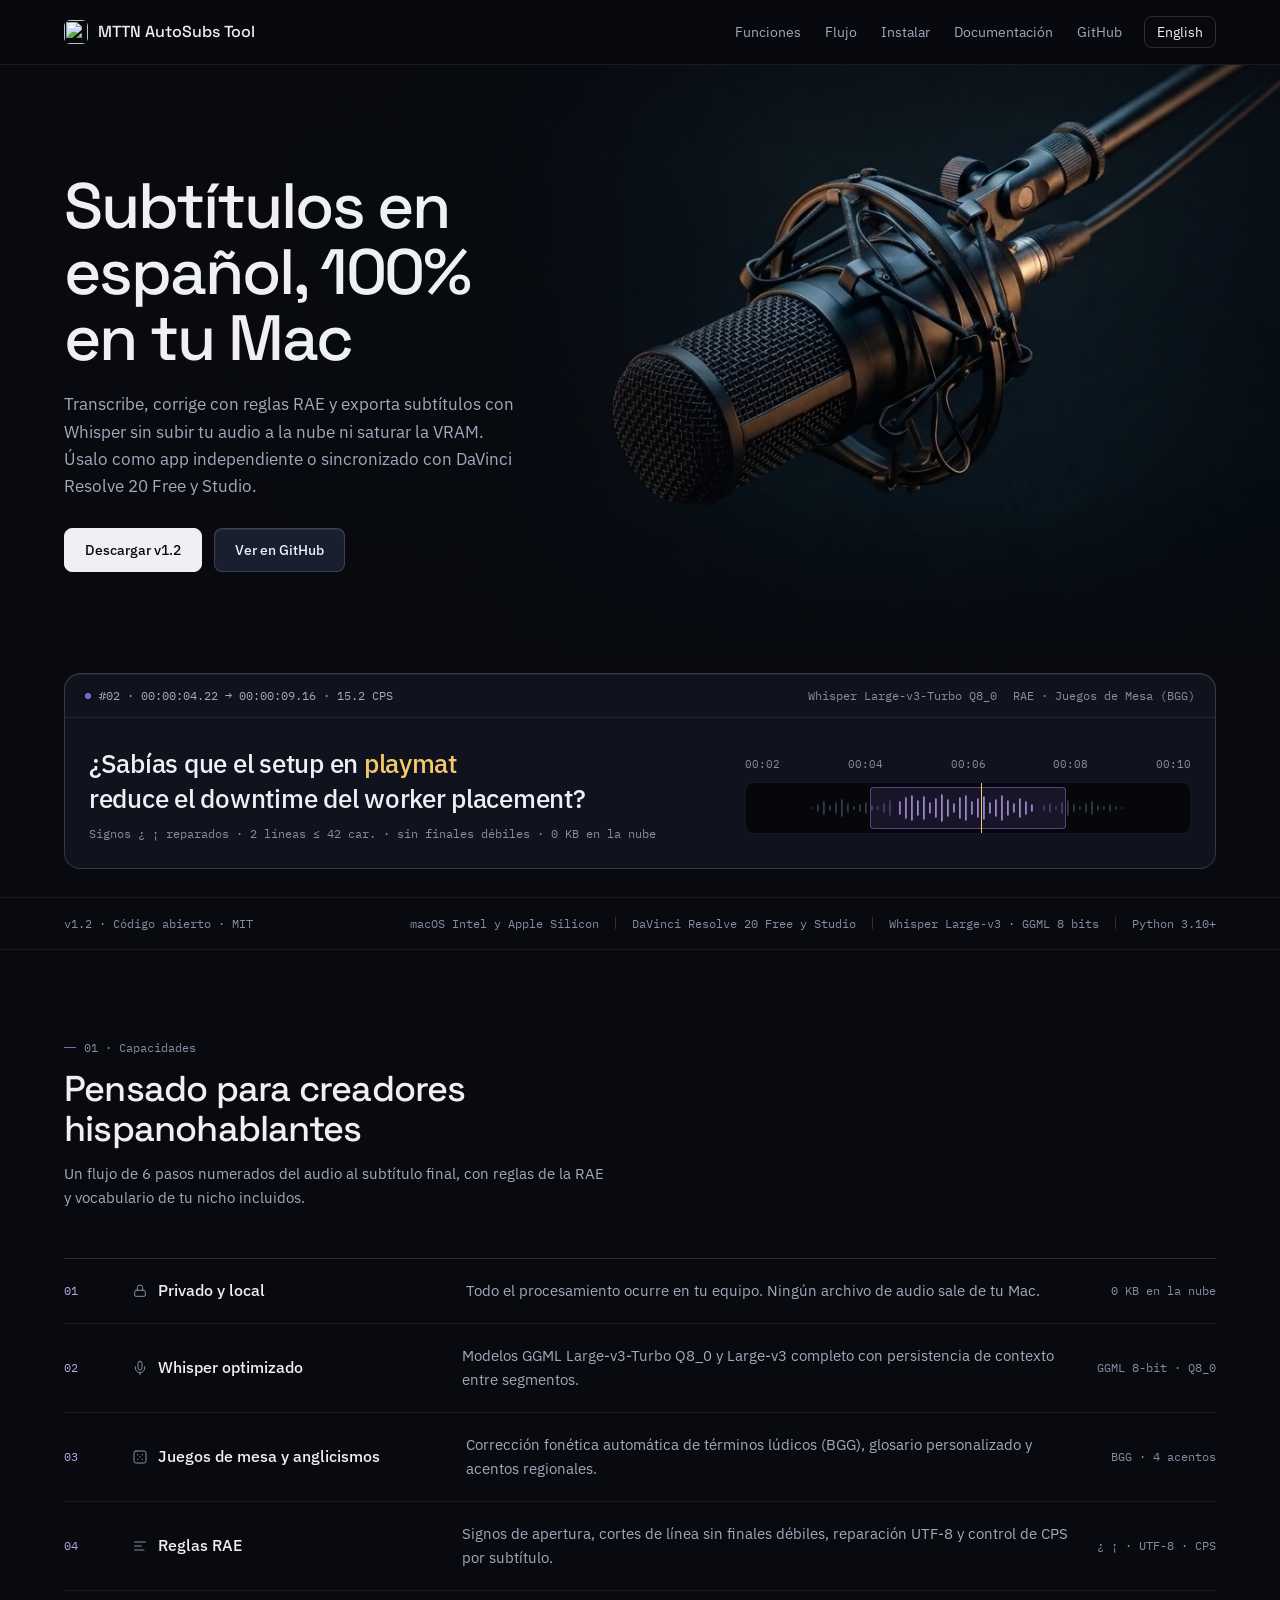
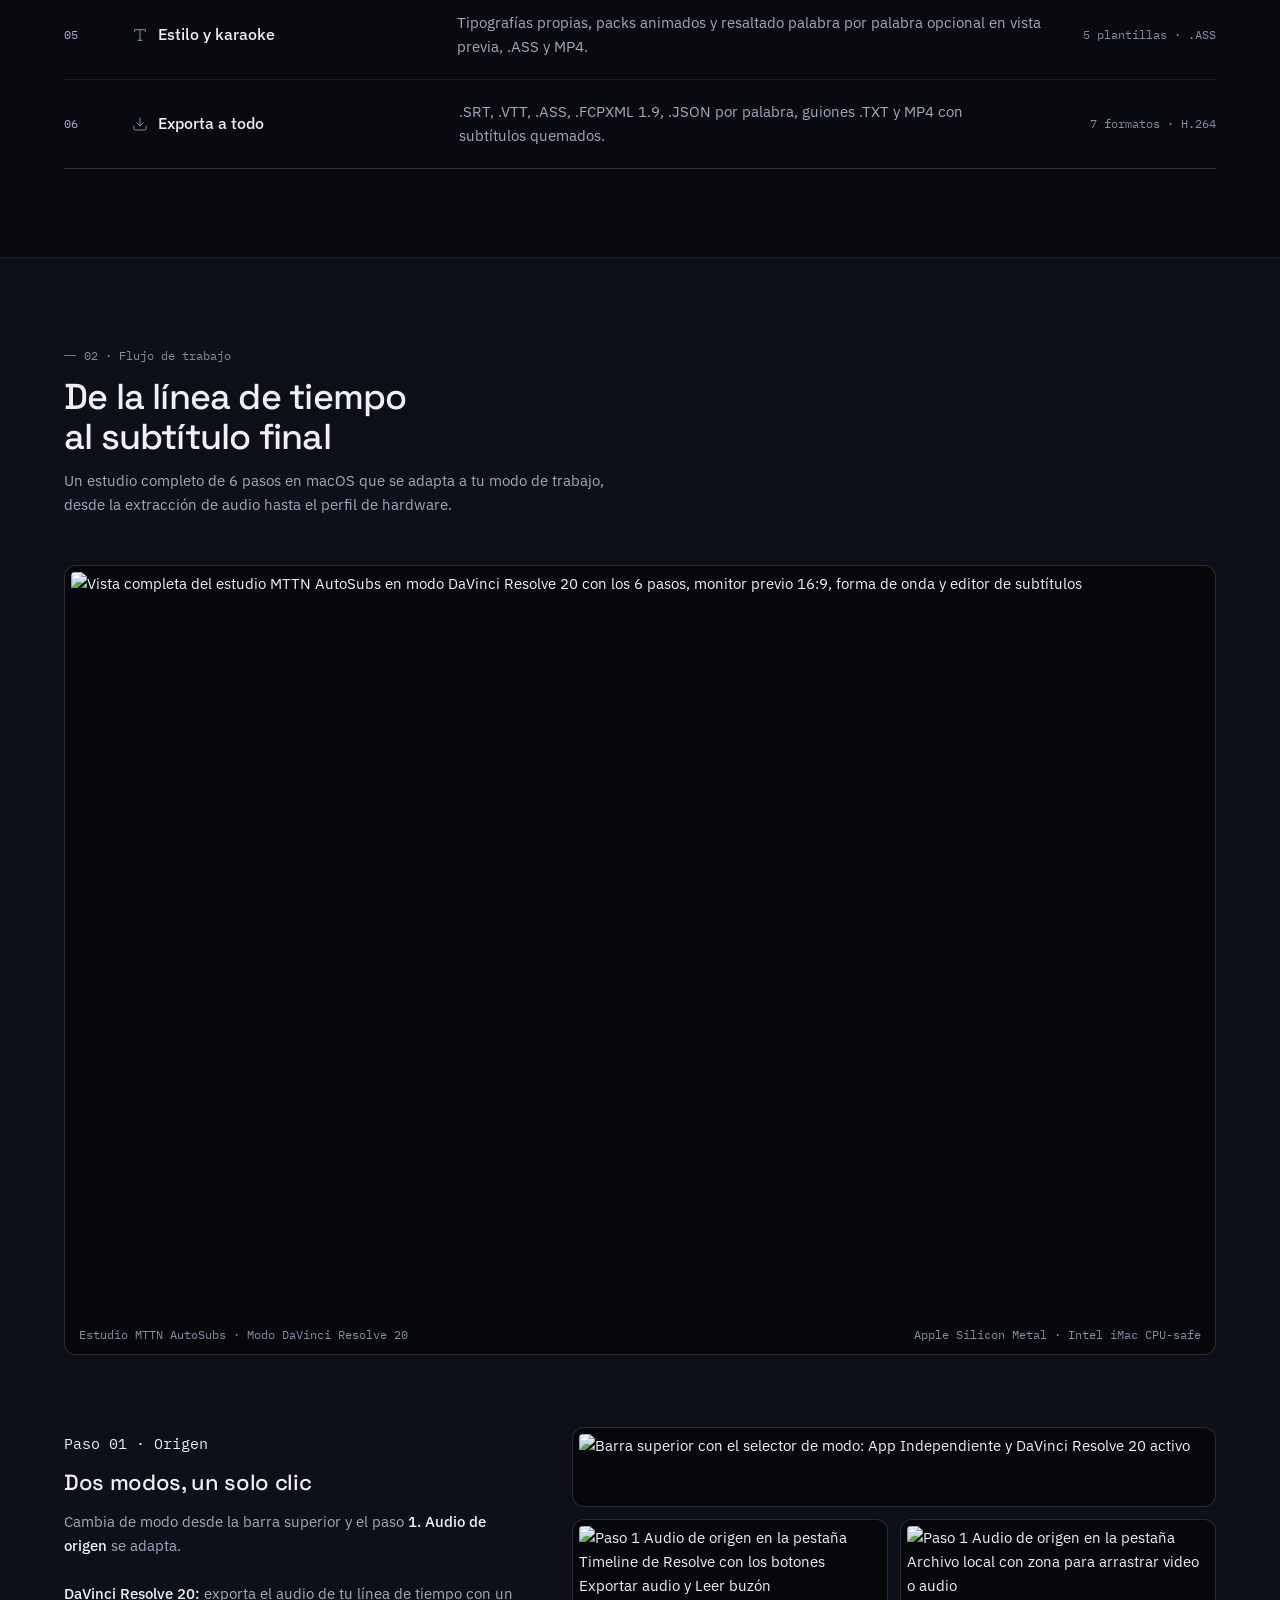
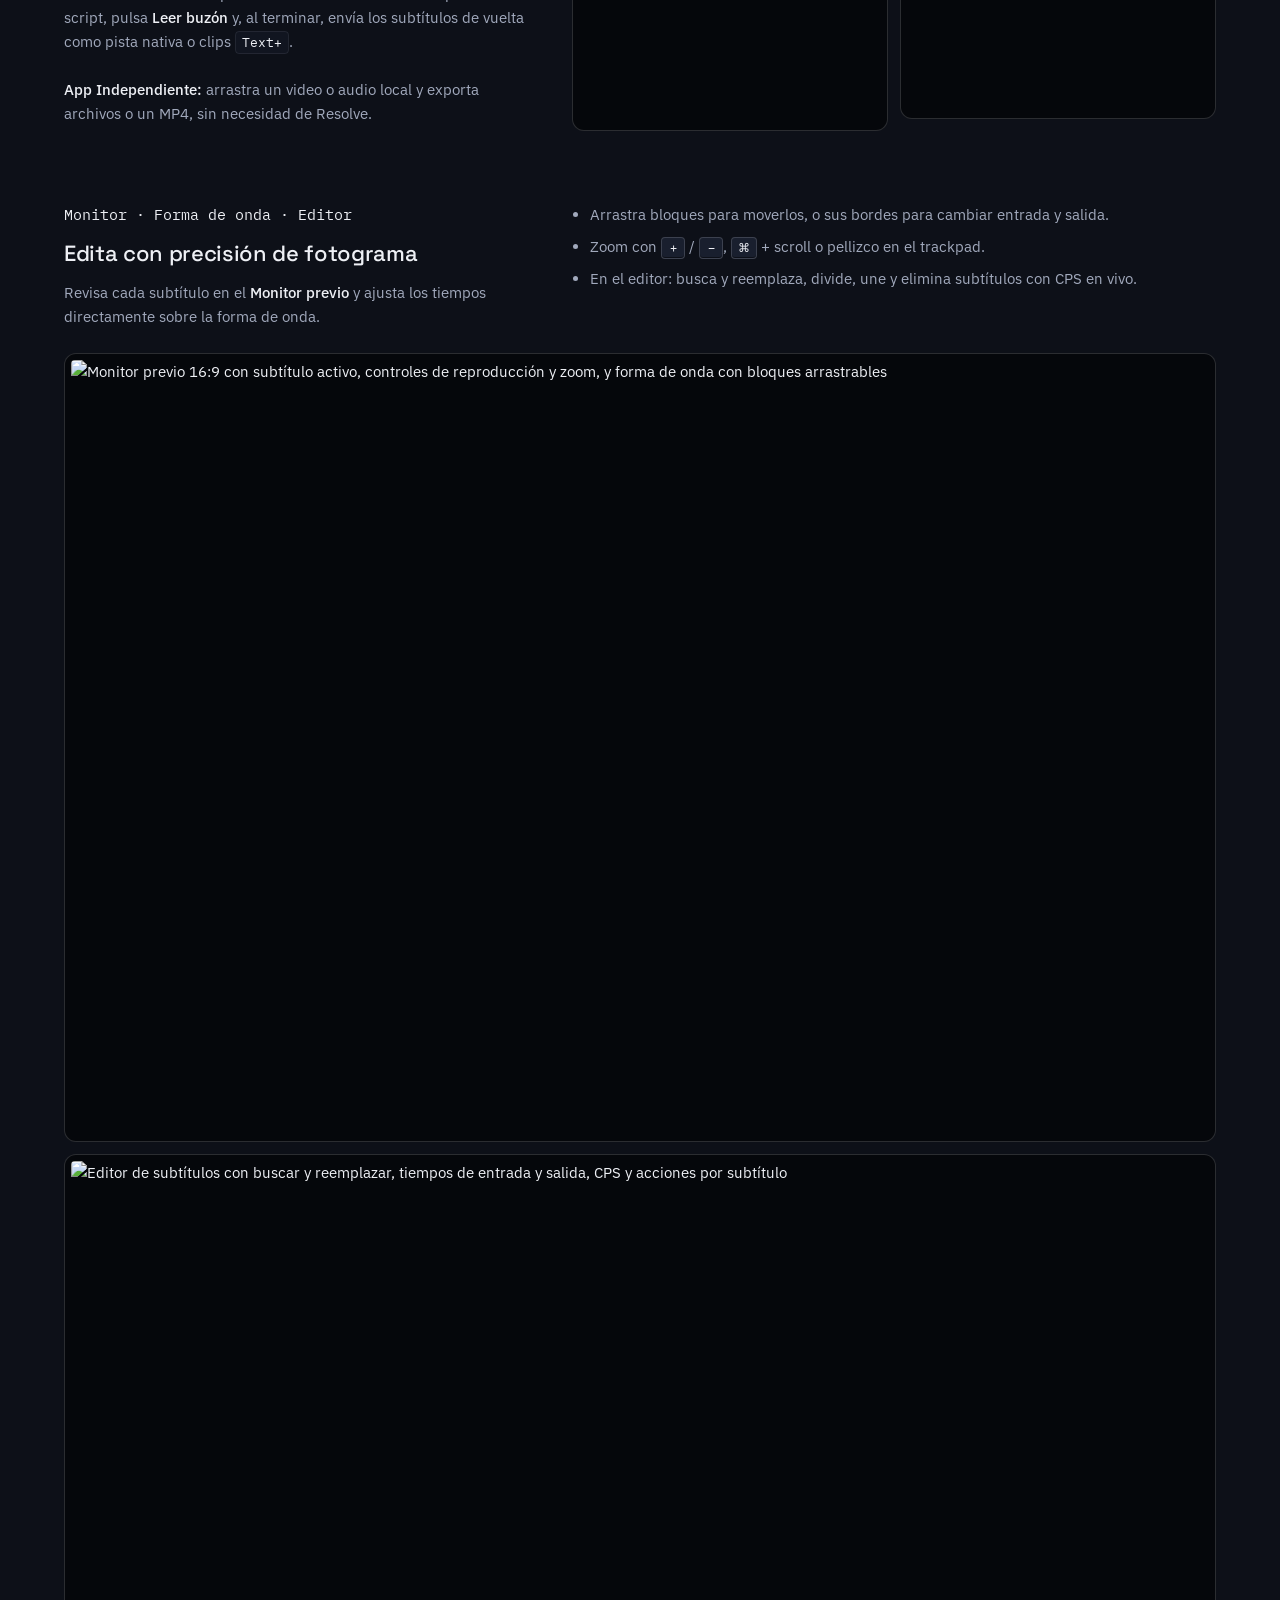
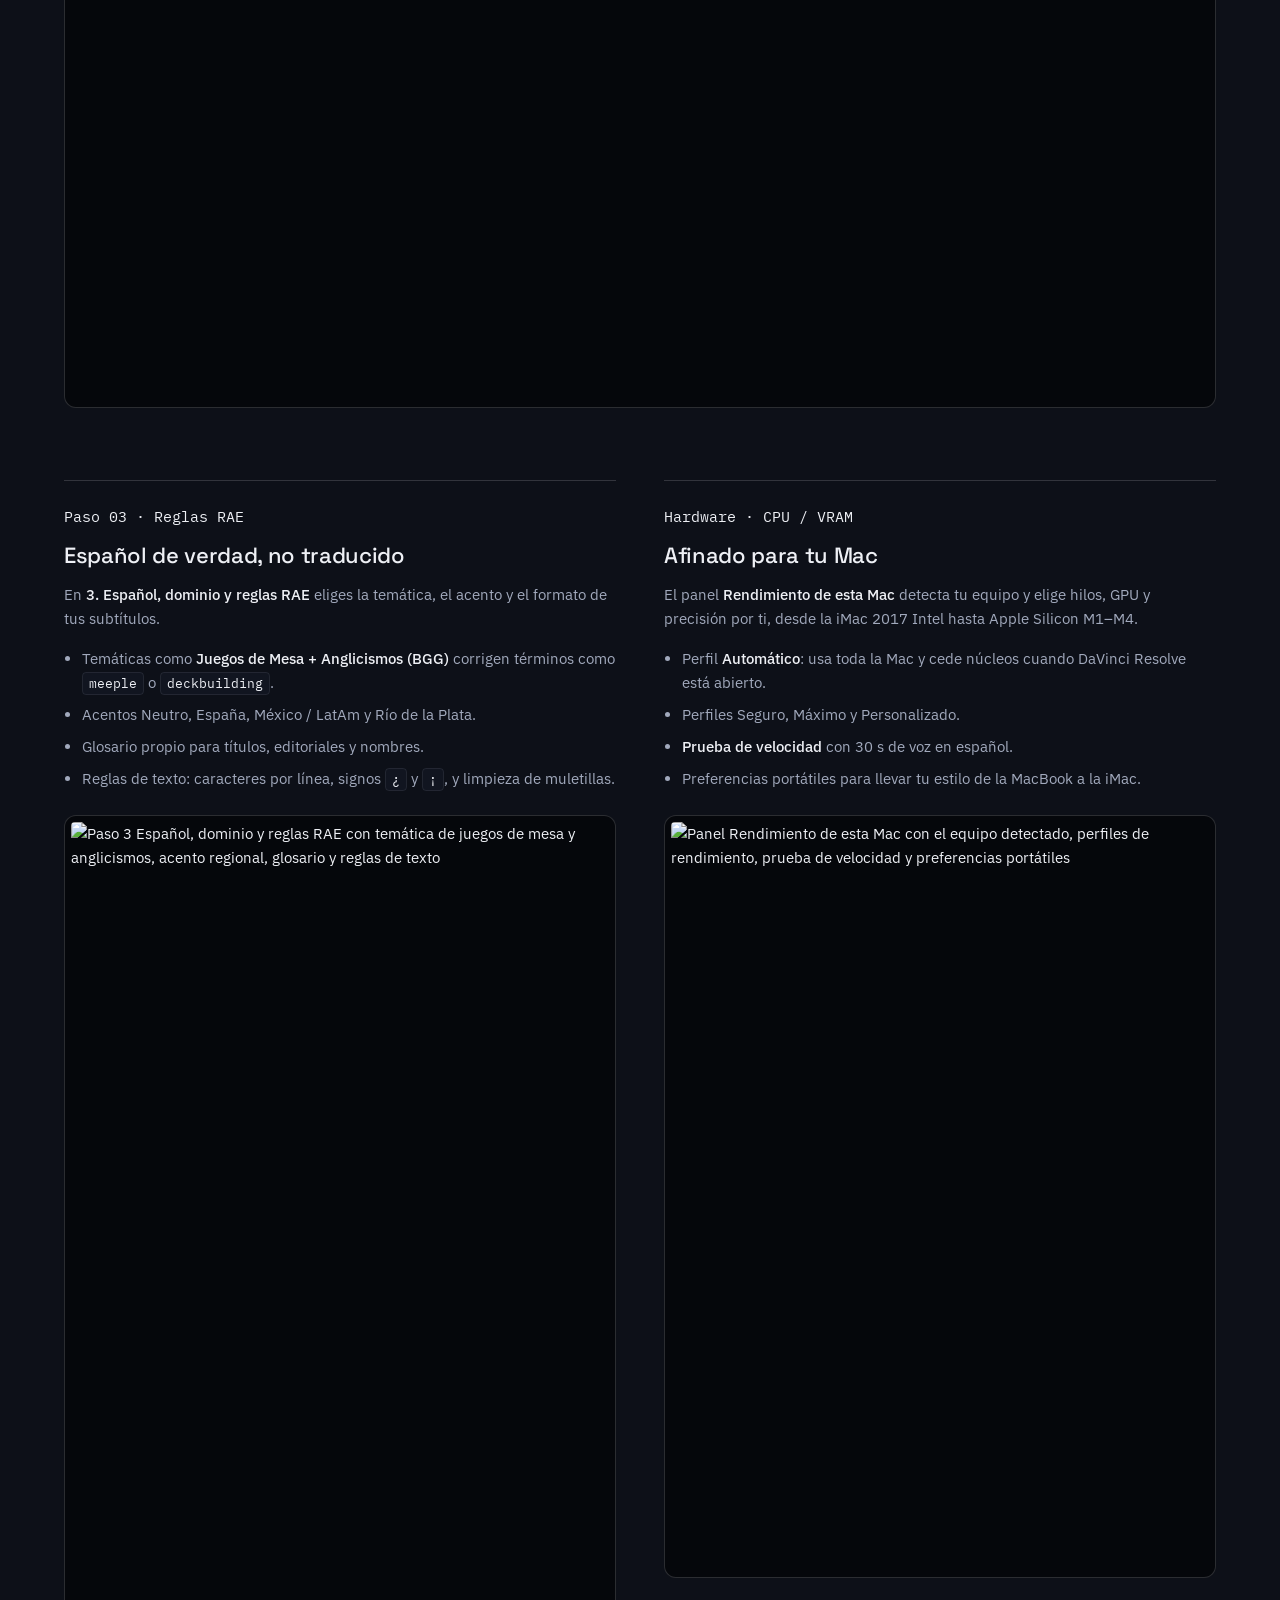
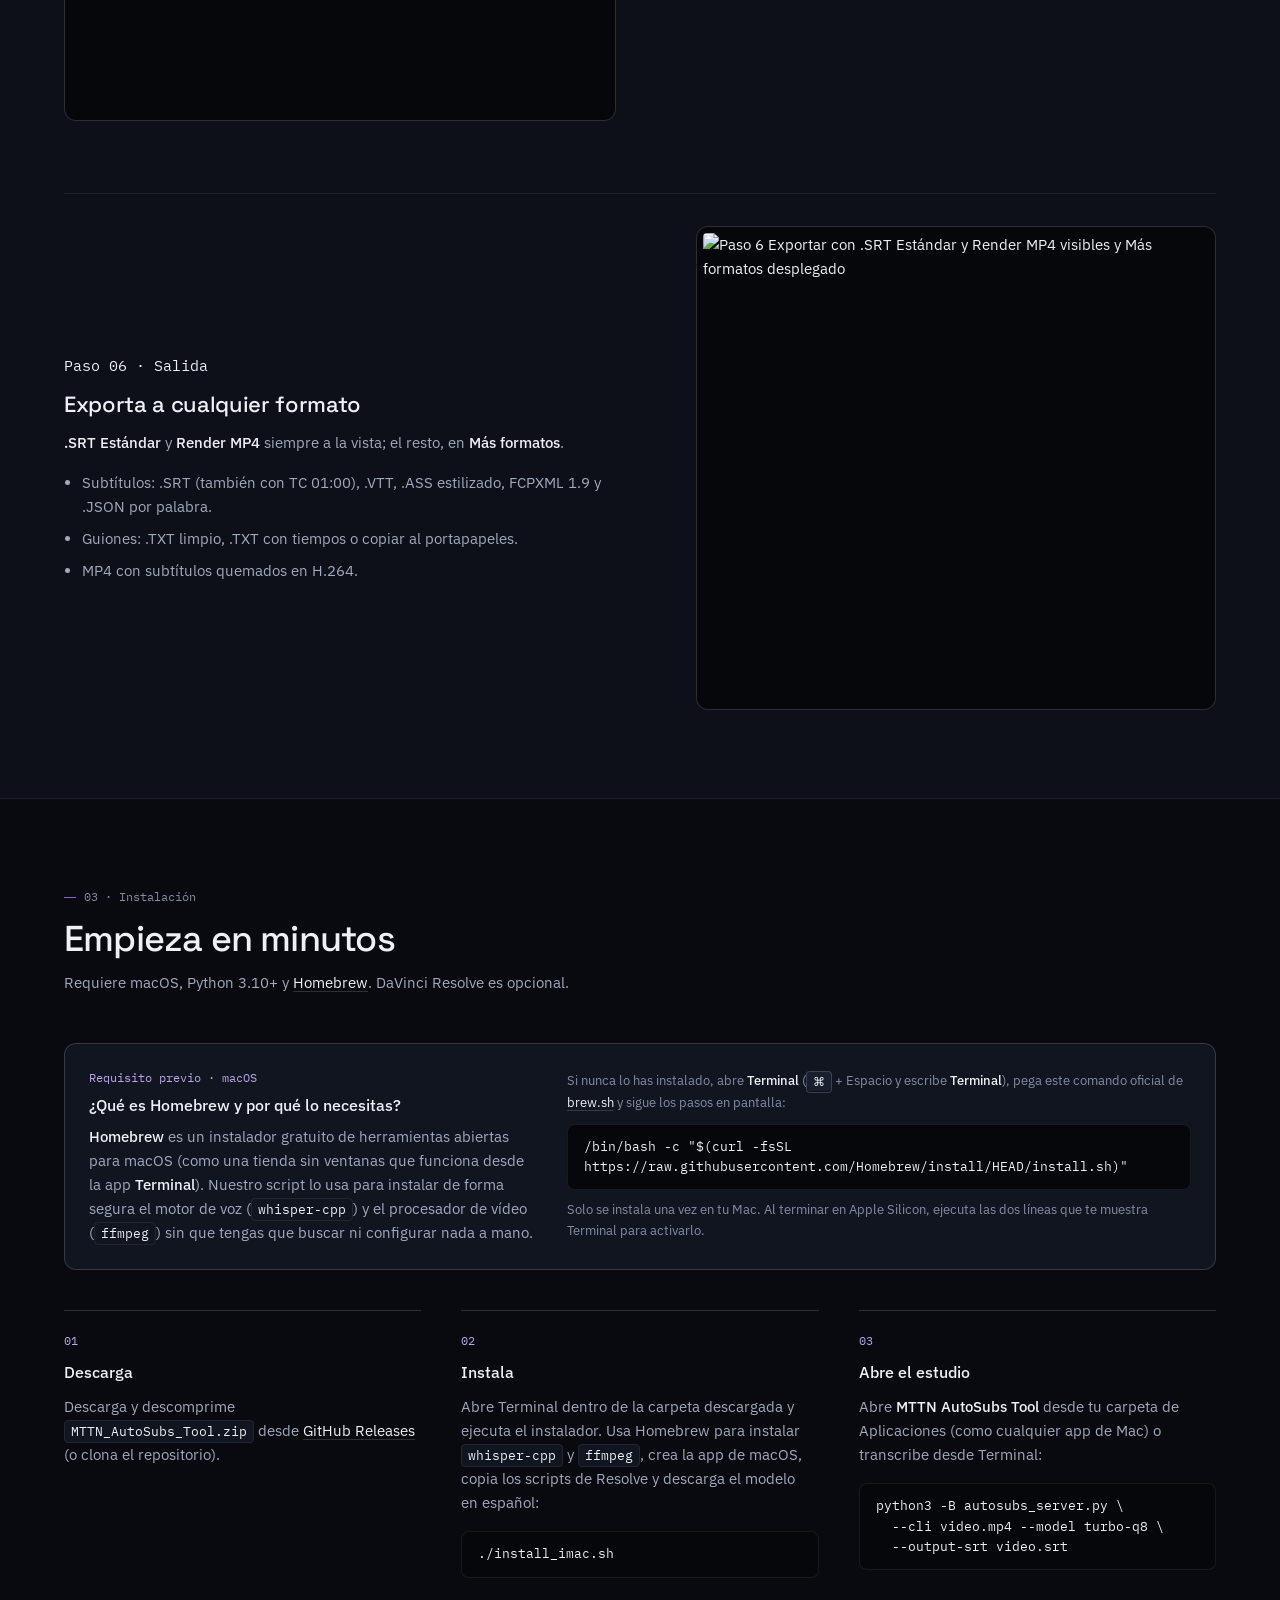
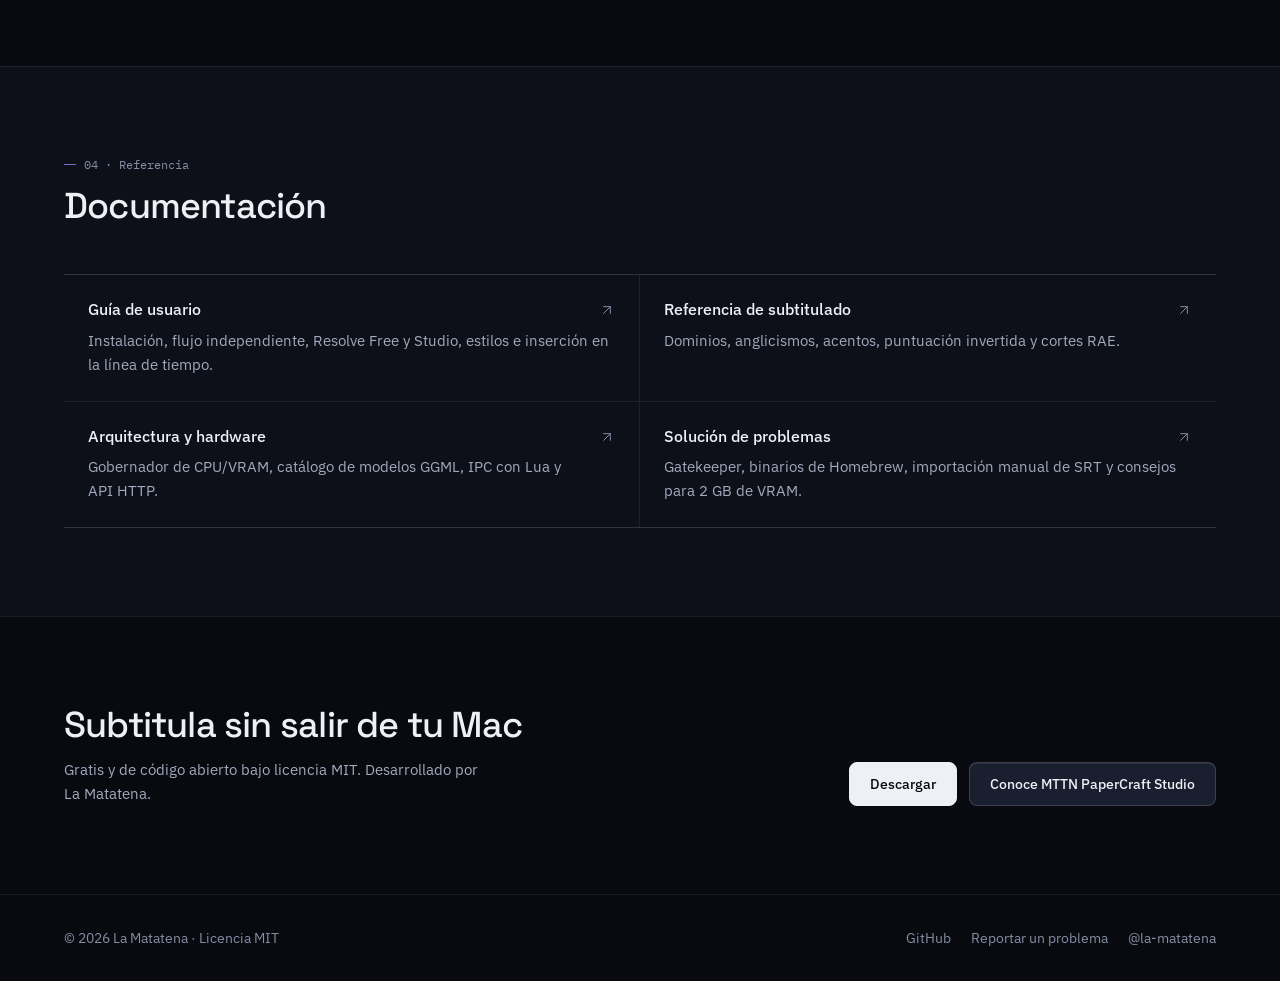
==== commit 8eb46e97: "docs(site): document Homebrew prerequisite and sync screenshot dimensions" ====
--- a/site/index.html
+++ b/site/index.html
@@ -17,7 +17,7 @@
   <link rel="preconnect" href="https://fonts.googleapis.com">
   <link rel="preconnect" href="https://fonts.gstatic.com" crossorigin>
   <link rel="stylesheet" href="https://fonts.googleapis.com/css2?family=IBM+Plex+Mono:wght@400;500&family=IBM+Plex+Sans:wght@400;500&family=Space+Grotesk:wght@400;500&display=swap">
-  <link rel="stylesheet" href="styles.css">
+  <link rel="stylesheet" href="styles.css?v=3">
 </head>
 <body>
   <a class="skip" href="#main">Saltar al contenido</a>
@@ -71,7 +71,7 @@
           <div class="cue-meta">
             <span class="cue-tc">
               <span class="cue-dot" aria-hidden="true"></span>
-              <span>#02 · 00:00:04.22 → 00:00:09.16 · 15.2 CPS</span>
+              <span>#02 · 00:00:04.22 → 00:00:09.16 · <span class="nowrap">15.2 CPS</span></span>
             </span>
             <span class="cue-tags">
               <span>Whisper Large-v3-Turbo Q8_0</span>
@@ -240,16 +240,16 @@
             </div>
             <div class="media-stack">
               <figure class="shot">
-                <img src="images/autosubs-es-mode-switch.png" width="999" height="116" loading="lazy"
+                <img src="images/autosubs-es-mode-switch.png" width="999" height="104" loading="lazy"
                      alt="Barra superior con el selector de modo: App Independiente y DaVinci Resolve 20 activo">
               </figure>
               <div class="media-pair">
                 <figure class="shot">
-                  <img src="images/autosubs-es-step1-resolve.png" width="696" height="414" loading="lazy"
+                  <img src="images/autosubs-es-step1-resolve.png" width="608" height="399" loading="lazy"
                        alt="Paso 1 Audio de origen en la pestaña Timeline de Resolve con los botones Exportar audio y Leer buzón">
                 </figure>
                 <figure class="shot">
-                  <img src="images/autosubs-es-step1-local.png" width="696" height="400" loading="lazy"
+                  <img src="images/autosubs-es-step1-local.png" width="608" height="374" loading="lazy"
                        alt="Paso 1 Audio de origen en la pestaña Archivo local con zona para arrastrar video o audio">
                 </figure>
               </div>
@@ -271,11 +271,11 @@
             </div>
             <div class="media-stack">
               <figure class="shot">
-                <img src="images/autosubs-es-monitor-waveform.png" width="1564" height="1066" loading="lazy"
+                <img src="images/autosubs-es-monitor-waveform.png" width="1632" height="1112" loading="lazy"
                      alt="Monitor previo 16:9 con subtítulo activo, controles de reproducción y zoom, y forma de onda con bloques arrastrables">
               </figure>
               <figure class="shot">
-                <img src="images/autosubs-es-cue-editor.png" width="1564" height="744" loading="lazy"
+                <img src="images/autosubs-es-cue-editor.png" width="1632" height="1204" loading="lazy"
                      alt="Editor de subtítulos con buscar y reemplazar, tiempos de entrada y salida, CPS y acciones por subtítulo">
               </figure>
             </div>
@@ -295,7 +295,7 @@
                 </ul>
               </div>
               <figure class="shot">
-                <img src="images/autosubs-es-step3-spanish.png" width="696" height="946" loading="lazy"
+                <img src="images/autosubs-es-step3-spanish.png" width="608" height="1009" loading="lazy"
                      alt="Paso 3 Español, dominio y reglas RAE con temática de juegos de mesa y anglicismos, acento regional, glosario y reglas de texto">
               </figure>
             </article>
@@ -313,7 +313,7 @@
                 </ul>
               </div>
               <figure class="shot">
-                <img src="images/autosubs-es-machine-panel.png" width="1280" height="1549" loading="lazy"
+                <img src="images/autosubs-es-machine-panel.png" width="1280" height="1784" loading="lazy"
                      alt="Panel Rendimiento de esta Mac con el equipo detectado, perfiles de rendimiento, prueba de velocidad y preferencias portátiles">
               </figure>
             </article>
@@ -331,7 +331,7 @@
               </ul>
             </div>
             <figure class="shot compact">
-              <img src="images/autosubs-es-step6-export.png" width="676" height="516" loading="lazy"
+              <img src="images/autosubs-es-step6-export.png" width="592" height="550" loading="lazy"
                    alt="Paso 6 Exportar con .SRT Estándar y Render MP4 visibles y Más formatos desplegado">
             </figure>
           </div>
@@ -344,24 +344,38 @@
         <div class="section-head">
           <span class="section-index">03 · Instalación</span>
           <h2>Empieza en minutos</h2>
-          <p>Requiere macOS, Python 3.10+ y Homebrew. DaVinci Resolve es opcional.</p>
-        </div>
+          <p>Requiere macOS, Python 3.10+ y <a href="https://brew.sh/es/">Homebrew</a>. DaVinci Resolve es opcional.</p>
+        </div>
+
+        <aside class="prereq" aria-labelledby="homebrew-heading">
+          <div class="prereq-copy">
+            <span class="prereq-label">Requisito previo · macOS</span>
+            <h3 id="homebrew-heading">¿Qué es Homebrew y por qué lo necesitas?</h3>
+            <p><strong>Homebrew</strong> es un instalador gratuito de herramientas abiertas para macOS (como una tienda sin ventanas que funciona desde la app <strong>Terminal</strong>). Nuestro script lo usa para instalar de forma segura el motor de voz (<code>whisper-cpp</code>) y el procesador de vídeo (<code>ffmpeg</code>) sin que tengas que buscar ni configurar nada a mano.</p>
+          </div>
+          <div class="prereq-cmd">
+            <p class="prereq-hint">Si nunca lo has instalado, abre <strong>Terminal</strong> (<kbd>⌘</kbd> + Espacio y escribe <strong>Terminal</strong>), pega este comando oficial de <a href="https://brew.sh/es/">brew.sh</a> y sigue los pasos en pantalla:</p>
+            <pre><code>/bin/bash -c "$(curl -fsSL https://raw.githubusercontent.com/Homebrew/install/HEAD/install.sh)"</code></pre>
+            <p class="prereq-hint">Solo se instala una vez en tu Mac. Al terminar en Apple Silicon, ejecuta las dos líneas que te muestra Terminal para activarlo.</p>
+          </div>
+        </aside>
+
         <ol class="steps">
           <li>
             <span class="step-num">01</span>
             <h3>Descarga</h3>
-            <p>Descarga <code>MTTN_AutoSubs_Tool.zip</code> desde <a href="https://github.com/la-matatena/mttn-autosubs-tool/releases/latest">GitHub Releases</a> o clona el repositorio.</p>
+            <p>Descarga y descomprime <code>MTTN_AutoSubs_Tool.zip</code> desde <a href="https://github.com/la-matatena/mttn-autosubs-tool/releases/latest">GitHub Releases</a> (o clona el repositorio).</p>
           </li>
           <li>
             <span class="step-num">02</span>
             <h3>Instala</h3>
-            <p>El instalador configura <code>whisper-cpp</code> y <code>ffmpeg</code> con Homebrew, crea la app de macOS, copia los scripts de Resolve y descarga el modelo en español.</p>
+            <p>Abre Terminal dentro de la carpeta descargada y ejecuta el instalador. Usa Homebrew para instalar <code>whisper-cpp</code> y <code>ffmpeg</code>, crea la app de macOS, copia los scripts de Resolve y descarga el modelo en español:</p>
             <pre><code>./install_imac.sh</code></pre>
           </li>
           <li>
             <span class="step-num">03</span>
             <h3>Abre el estudio</h3>
-            <p>Abre <strong>MTTN AutoSubs Tool</strong> desde Aplicaciones o transcribe desde Terminal:</p>
+            <p>Abre <strong>MTTN AutoSubs Tool</strong> desde tu carpeta de Aplicaciones (como cualquier app de Mac) o transcribe desde Terminal:</p>
             <pre><code>python3 -B autosubs_server.py \
   --cli video.mp4 --model turbo-q8 \
   --output-srt video.srt</code></pre>
--- a/site/styles.css
+++ b/site/styles.css
@@ -1022,6 +1022,52 @@
   }
 }
 
+/* Install prerequisite callout (Homebrew) */
+.prereq {
+  display: grid;
+  gap: 16px 32px;
+  align-items: start;
+  padding: 24px;
+  margin-bottom: 40px;
+  background: var(--surface);
+  border: 1px solid var(--border-strong);
+  border-radius: var(--r-card);
+}
+
+@media (min-width: 860px) {
+  .prereq {
+    grid-template-columns: 5fr 7fr;
+    align-items: center;
+  }
+}
+
+.prereq-copy {
+  display: grid;
+  gap: 8px;
+}
+
+.prereq-label {
+  font-family: var(--font-mono);
+  font-size: 0.75rem;
+  color: var(--accent-ink);
+}
+
+.prereq-cmd {
+  display: grid;
+  gap: 10px;
+  min-width: 0;
+}
+
+.prereq-cmd pre {
+  white-space: pre-wrap;
+  overflow-wrap: anywhere;
+}
+
+.prereq-hint {
+  font-size: 0.8125rem;
+  color: var(--muted);
+}
+
 /* Install steps: open architectural columns with top hairline */
 .steps {
   display: grid;
@@ -1184,9 +1230,14 @@
 .portrait-duo > *,
 .workflow-export > *,
 .media-pair > *,
+.prereq > *,
 .steps > *,
 .docs-grid > * {
   min-width: 0;
+}
+
+.nowrap {
+  white-space: nowrap;
 }
 
 @media (max-width: 600px) {
